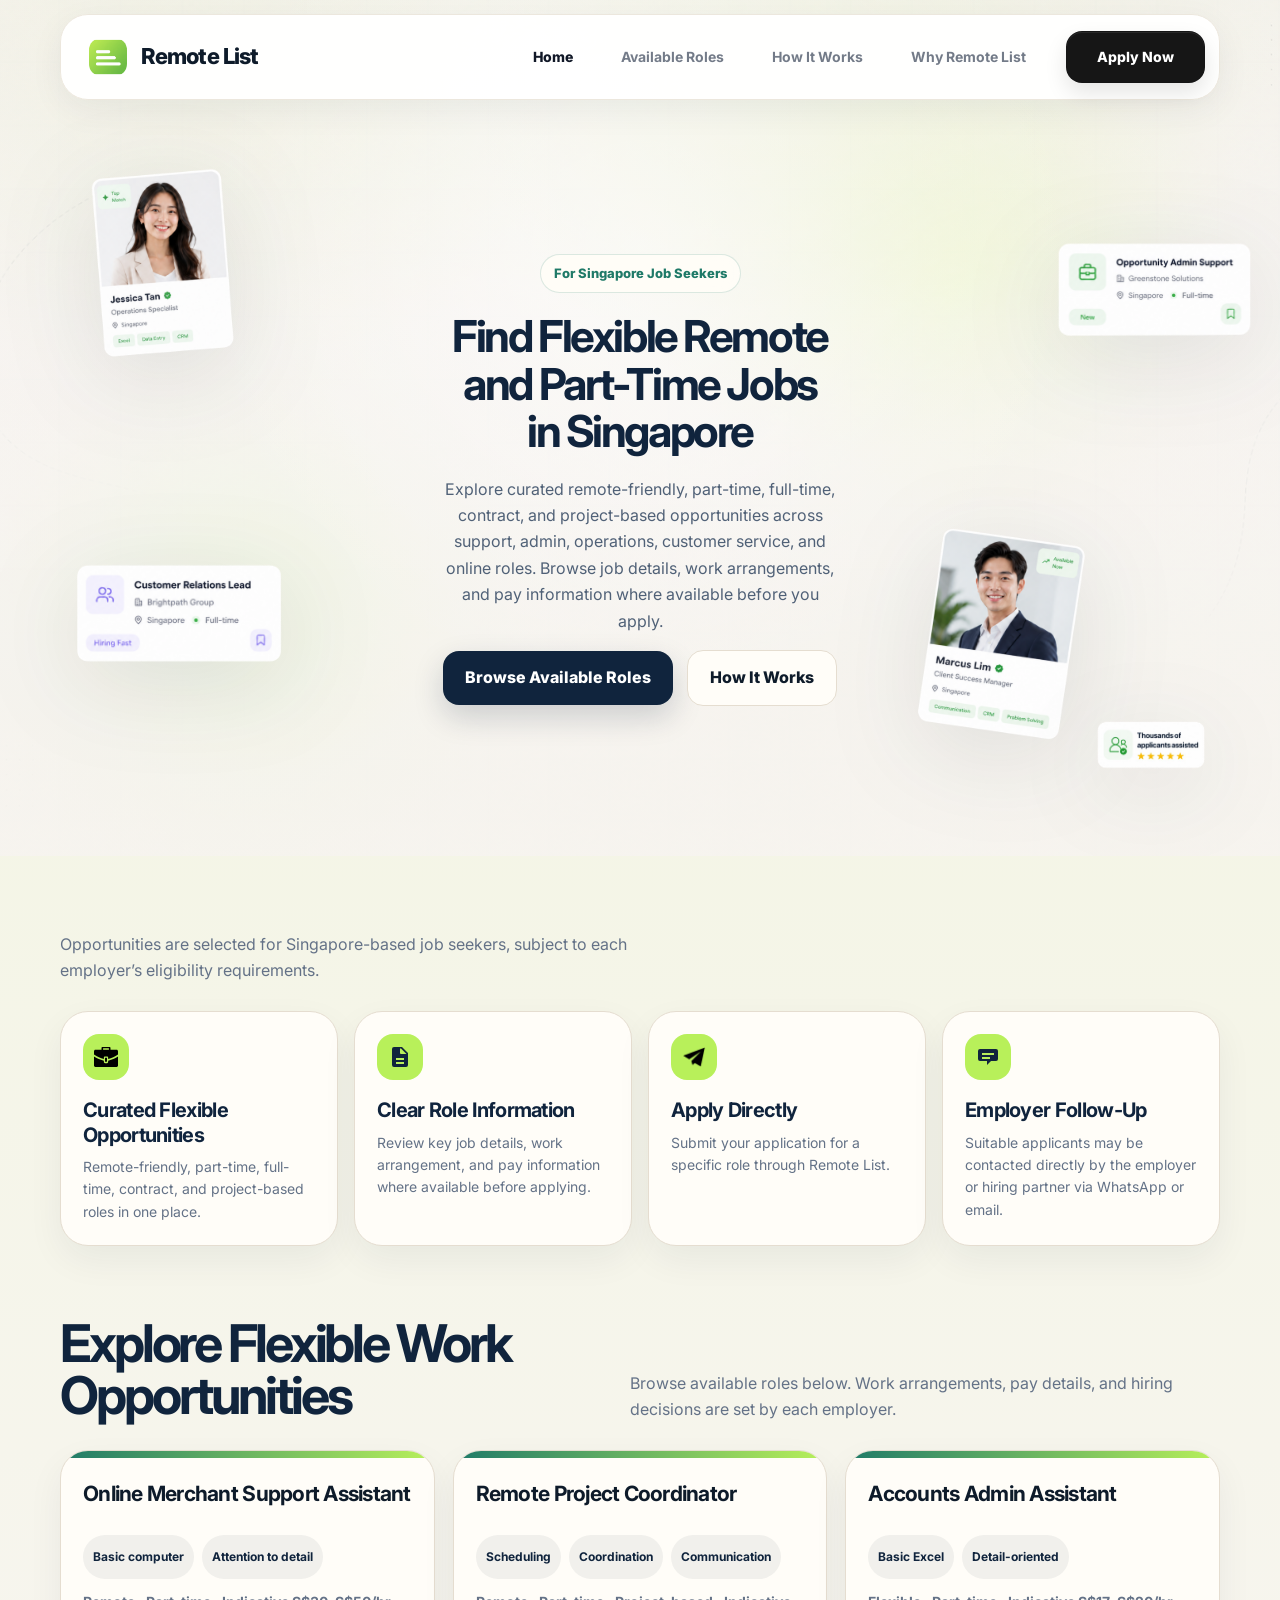
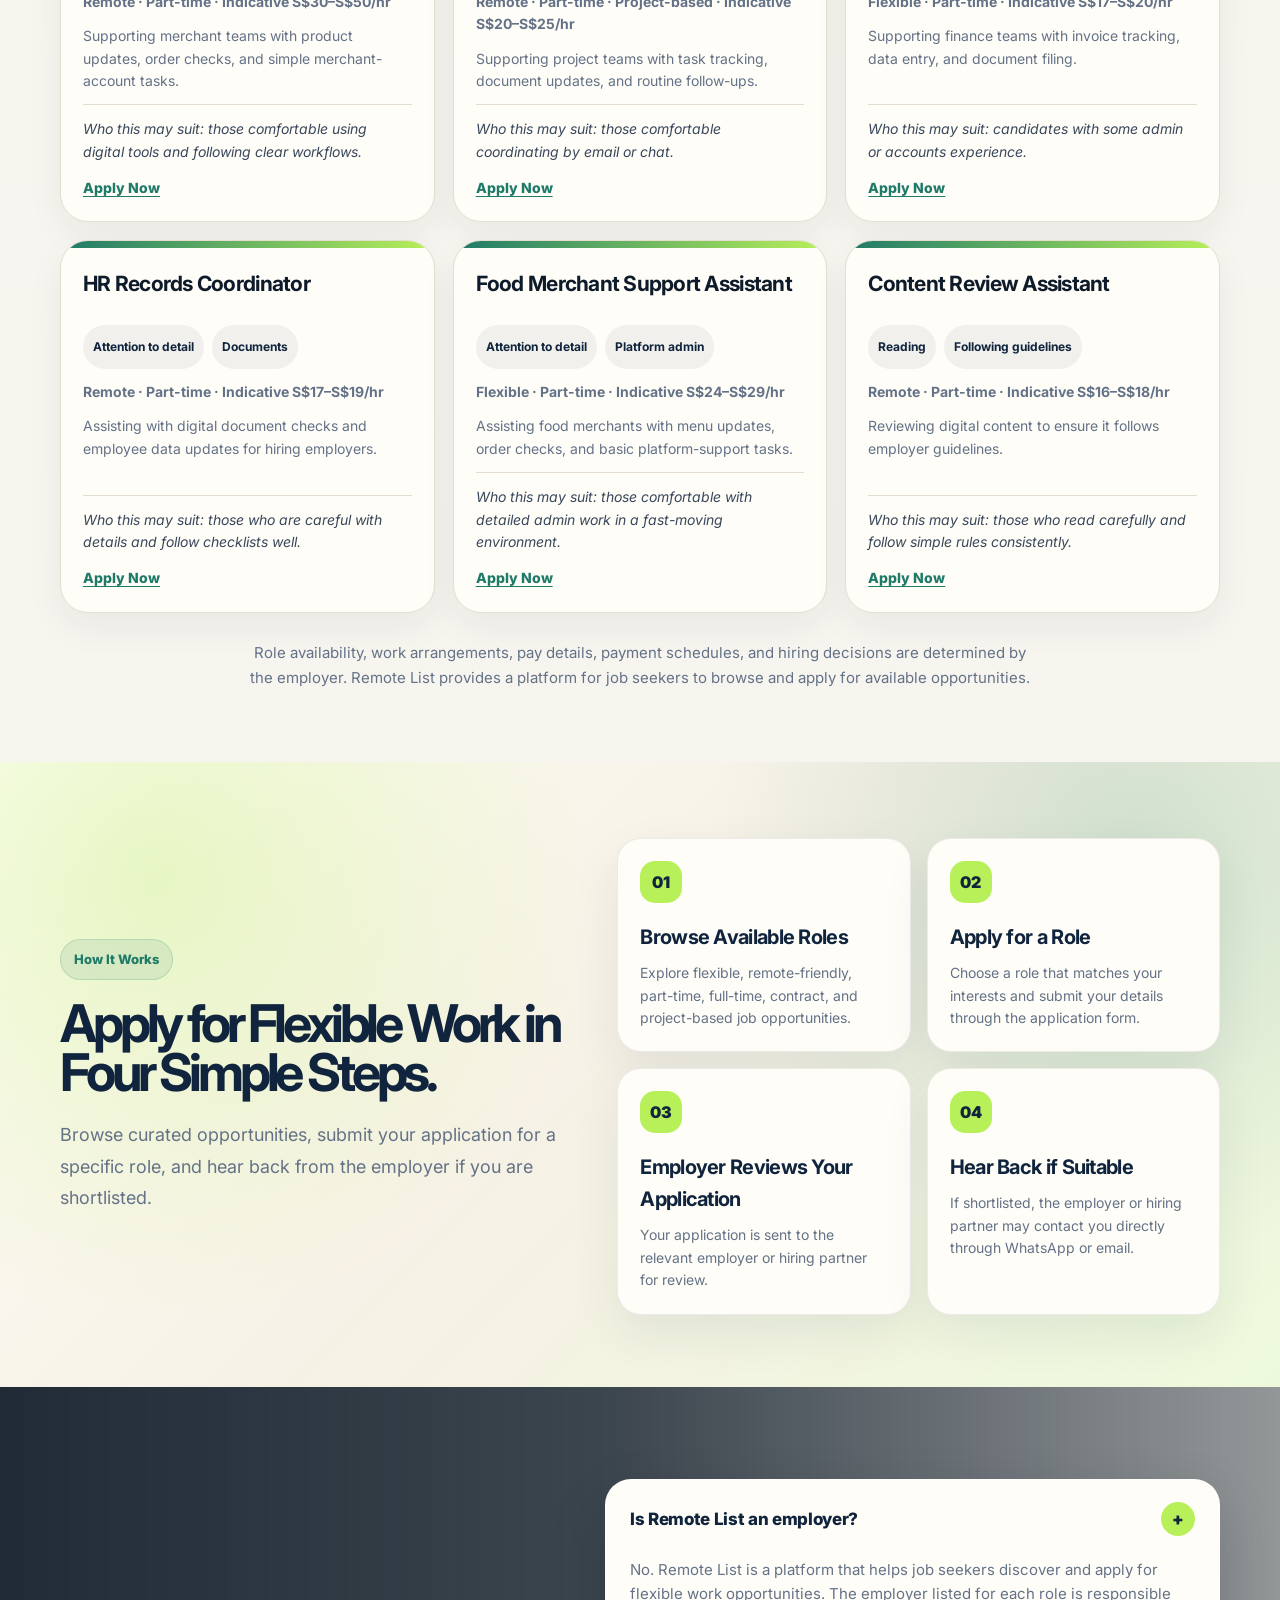
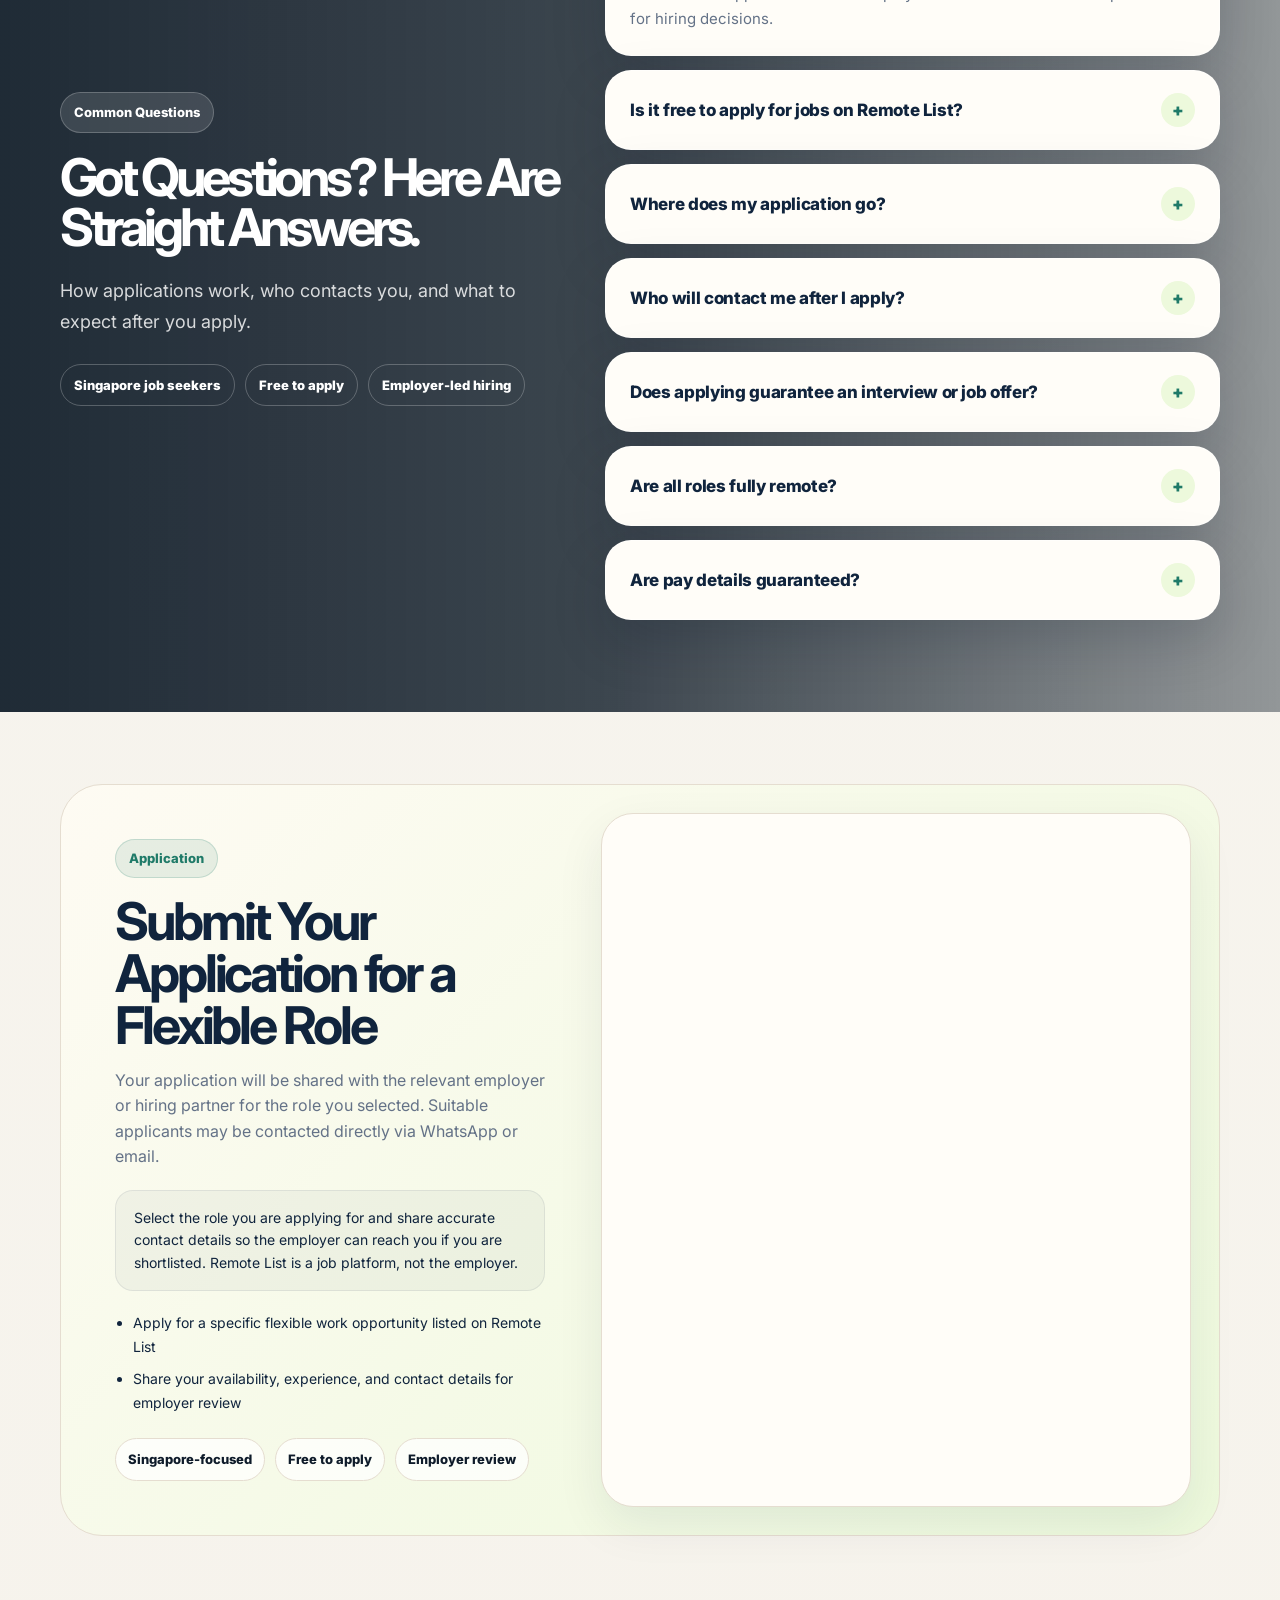
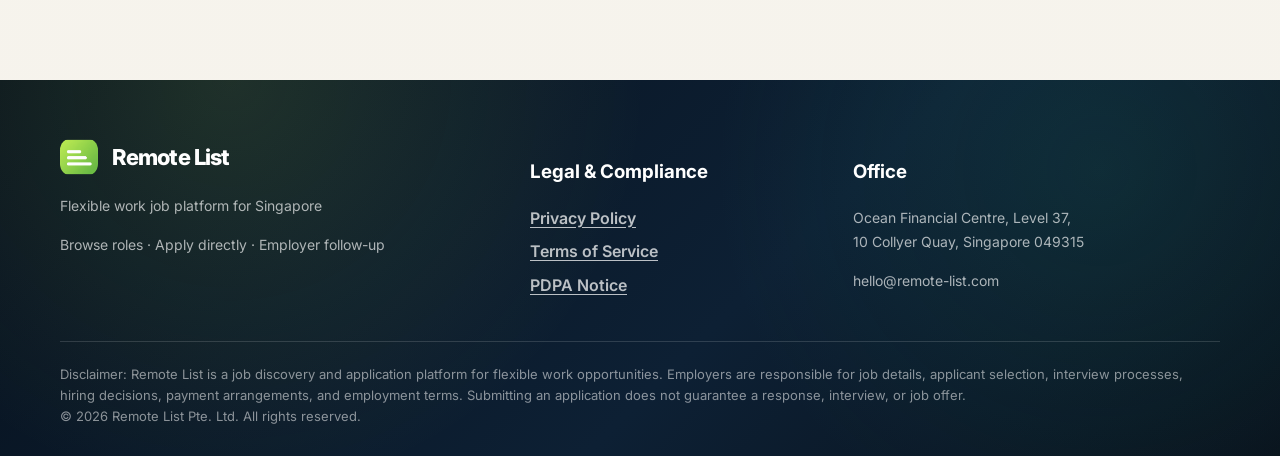
==== index.html @ f86a6950 "Fix hero layout: three-line headline, larger cards, no overlap Narrow the center copy column, increa" ====
<!doctype html>
<html lang="en">
<head>
<!-- Google Tag Manager -->
<script>(function(w,d,s,l,i){w[l]=w[l]||[];w[l].push({'gtm.start':
new Date().getTime(),event:'gtm.js'});var f=d.getElementsByTagName(s)[0],
j=d.createElement(s),dl=l!='dataLayer'?'&l='+l:'';j.async=true;j.src=
'https://www.googletagmanager.com/gtm.js?id='+i+dl;f.parentNode.insertBefore(j,f);
})(window,document,'script','dataLayer','GTM-KXR3DJLG');</script>
<!-- End Google Tag Manager -->
  <meta charset="utf-8">
  <meta name="viewport" content="width=device-width, initial-scale=1">
  <title>Remote List | Flexible Remote and Part-Time Jobs in Singapore</title>
  <meta name="description" content="Find flexible remote and part-time jobs in Singapore. Browse curated remote-friendly, full-time, contract, and project-based roles across support, admin, operations, and customer service.">
  <link rel="icon" href="/assets/favicon.png" type="image/png">
  <link rel="apple-touch-icon" href="/assets/favicon.png">
  <link rel="preconnect" href="https://fonts.googleapis.com">
  <link rel="preconnect" href="https://fonts.gstatic.com" crossorigin>
  <link href="https://fonts.googleapis.com/css2?family=Inter:wght@400;600;700;800;900&display=swap" rel="stylesheet">
  <link rel="stylesheet" href="styles.css">
</head>
<body>
<!-- Google Tag Manager (noscript) -->
<noscript><iframe src="https://www.googletagmanager.com/ns.html?id=GTM-KXR3DJLG"
height="0" width="0" style="display:none;visibility:hidden"></iframe></noscript>
<!-- End Google Tag Manager (noscript) -->
<header class="site-header">
  <div class="container navbar">
    <a class="brand" href="/" aria-label="Remote List home"><img class="logo-mark" src="/assets/logo-mark.png" alt="" width="38" height="38"><span>Remote List</span></a>
    <nav class="nav-links" aria-label="Main navigation">
      <a href="/">Home</a>
      <a href="#openings">Available Roles</a>
      <a href="#how-it-works">How It Works</a>
      <a href="#why-remote-list">Why Remote List</a>
      <a class="btn secondary" href="#apply">Apply Now</a>
    </nav>
    <button class="menu-toggle" aria-label="Open menu" title="Menu">&#9776;</button>
  </div>
</header>

<main>
  <section class="hero hero-modern-grid">
    <div class="hero-modern-bg"></div>
    <div class="container hero-modern-inner">
      <div class="hero-modern-copy reveal">
        <div class="eyebrow">For Singapore Job Seekers</div>
        <h1>
          <span class="hero-headline-lead">Find Flexible Remote<br class="hero-headline-break">and Part-Time Jobs<br class="hero-headline-break">in Singapore</span>
        </h1>
        <p>Explore curated remote-friendly, part-time, full-time, contract, and project-based opportunities across support, admin, operations, customer service, and online roles. Browse job details, work arrangements, and pay information where available before you apply.</p>
        <div class="hero-actions">
          <a class="btn" href="#openings">Browse Available Roles</a>
          <a class="btn secondary" href="#how-it-works">How It Works</a>
        </div>
      </div>

      <div class="hero-card-stage reveal" aria-label="Floating role type cards">
        <div class="hero-card-item hero-card-1"><img src="assets/hero-card-jessica-tan.png" alt="Example profile card"></div>
        <div class="hero-card-item hero-card-2"><img src="assets/hero-card-opportunity-admin-support.png" alt="Example admin support role card"></div>
        <div class="hero-card-item hero-card-3"><img src="assets/hero-card-customer-relations-lead.png" alt="Example customer support role card"></div>
        <div class="hero-card-item hero-card-4"><img src="assets/hero-card-marcus-lim.png" alt="Example profile card"></div>
        <img class="hero-trust-badge" src="assets/thousands_of_applicants_assisted_transparent_new.png" alt="Thousands of applicants assisted" loading="eager" decoding="async">
      </div>

    </div>
  </section>

  <section class="section benefits-section" id="why-remote-list" aria-label="Why Remote List">
    <div class="container">
      <div class="section-title reveal">
        <p>Opportunities are selected for Singapore-based job seekers, subject to each employer&rsquo;s eligibility requirements.</p>
      </div>
      <div class="benefits-grid">
        <article class="benefit-card reveal">
          <span class="benefit-icon" aria-hidden="true">
            <img class="benefit-icon-image" src="/assets/benefit-icon-briefcase.svg" alt="">
          </span>
          <h2>Curated Flexible Opportunities</h2>
          <p>Remote-friendly, part-time, full-time, contract, and project-based roles in one place.</p>
        </article>
        <article class="benefit-card reveal">
          <span class="benefit-icon" aria-hidden="true">
            <svg viewBox="0 0 24 24" focusable="false"><path d="M6 2a2 2 0 0 0-2 2v16a2 2 0 0 0 2 2h12a2 2 0 0 0 2-2V8l-6-6H6Zm7 1.5L18.5 9H13a1 1 0 0 1-1-1V3.5ZM8 13h8v2H8v-2Zm0 4h8v2H8v-2Z"/></svg>
          </span>
          <h2>Clear Role Information</h2>
          <p>Review key job details, work arrangement, and pay information where available before applying.</p>
        </article>
        <article class="benefit-card reveal">
          <span class="benefit-icon" aria-hidden="true">
            <img class="benefit-icon-image" src="/assets/benefit-icon-paper-plane.png" alt="">
          </span>
          <h2>Apply Directly</h2>
          <p>Submit your application for a specific role through Remote List.</p>
        </article>
        <article class="benefit-card reveal">
          <span class="benefit-icon" aria-hidden="true">
            <svg viewBox="0 0 24 24" focusable="false"><path d="M4 4h16a2 2 0 0 1 2 2v8a2 2 0 0 1-2 2h-5l-4 4v-4H4a2 2 0 0 1-2-2V6a2 2 0 0 1 2-2Zm2 4v2h12V8H6Zm0 4v2h8v-2H6Z"/></svg>
          </span>
          <h2>Employer Follow-Up</h2>
          <p>Suitable applicants may be contacted directly by the employer or hiring partner via WhatsApp or email.</p>
        </article>
      </div>
    </div>
  </section>

  <section class="section" id="openings">
    <div class="container">
      <div class="section-title reveal">
        <h2>Explore Flexible Work Opportunities</h2>
        <p>Browse available roles below. Work arrangements, pay details, and hiring decisions are set by each employer.</p>
      </div>
      <div class="openings-grid">
        <article class="opening-card reveal">
          <div class="opening-top"><h3>Online Merchant Support Assistant</h3></div>
          <div class="fit-tags"><span>Basic computer</span><span>Attention to detail</span></div>
          <p class="role-meta">Remote &middot; Part-time &middot; Indicative S$30&ndash;S$50/hr</p>
          <p>Supporting merchant teams with product updates, order checks, and simple merchant-account tasks.</p>
          <p class="note">Who this may suit: those comfortable using digital tools and following clear workflows.</p>
          <a class="opening-cta" href="#apply">Apply Now</a>
        </article>
        <article class="opening-card reveal">
          <div class="opening-top"><h3>Remote Project Coordinator</h3></div>
          <div class="fit-tags"><span>Scheduling</span><span>Coordination</span><span>Communication</span></div>
          <p class="role-meta">Remote &middot; Part-time &middot; Project-based &middot; Indicative S$20&ndash;S$25/hr</p>
          <p>Supporting project teams with task tracking, document updates, and routine follow-ups.</p>
          <p class="note">Who this may suit: those comfortable coordinating by email or chat.</p>
          <a class="opening-cta" href="#apply">Apply Now</a>
        </article>
        <article class="opening-card reveal">
          <div class="opening-top"><h3>Accounts Admin Assistant</h3></div>
          <div class="fit-tags"><span>Basic Excel</span><span>Detail-oriented</span></div>
          <p class="role-meta">Flexible &middot; Part-time &middot; Indicative S$17&ndash;S$20/hr</p>
          <p>Supporting finance teams with invoice tracking, data entry, and document filing.</p>
          <p class="note">Who this may suit: candidates with some admin or accounts experience.</p>
          <a class="opening-cta" href="#apply">Apply Now</a>
        </article>
        <article class="opening-card reveal">
          <div class="opening-top"><h3>HR Records Coordinator</h3></div>
          <div class="fit-tags"><span>Attention to detail</span><span>Documents</span></div>
          <p class="role-meta">Remote &middot; Part-time &middot; Indicative S$17&ndash;S$19/hr</p>
          <p>Assisting with digital document checks and employee data updates for hiring employers.</p>
          <p class="note">Who this may suit: those who are careful with details and follow checklists well.</p>
          <a class="opening-cta" href="#apply">Apply Now</a>
        </article>
        <article class="opening-card reveal">
          <div class="opening-top"><h3>Food Merchant Support Assistant</h3></div>
          <div class="fit-tags"><span>Attention to detail</span><span>Platform admin</span></div>
          <p class="role-meta">Flexible &middot; Part-time &middot; Indicative S$24&ndash;S$29/hr</p>
          <p>Assisting food merchants with menu updates, order checks, and basic platform-support tasks.</p>
          <p class="note">Who this may suit: those comfortable with detailed admin work in a fast-moving environment.</p>
          <a class="opening-cta" href="#apply">Apply Now</a>
        </article>
        <article class="opening-card reveal">
          <div class="opening-top"><h3>Content Review Assistant</h3></div>
          <div class="fit-tags"><span>Reading</span><span>Following guidelines</span></div>
          <p class="role-meta">Remote &middot; Part-time &middot; Indicative S$16&ndash;S$18/hr</p>
          <p>Reviewing digital content to ensure it follows employer guidelines.</p>
          <p class="note">Who this may suit: those who read carefully and follow simple rules consistently.</p>
          <a class="opening-cta" href="#apply">Apply Now</a>
        </article>
      </div>
      <p class="openings-fallback reveal">Role availability, work arrangements, pay details, payment schedules, and hiring decisions are determined by the employer. Remote List provides a platform for job seekers to browse and apply for available opportunities.</p>
    </div>
  </section>

  <section class="support-hero" id="how-it-works">
    <div class="support-hero-bg">
      <div class="container support-hero-inner">
        <div class="support-hero-copy reveal">
          <div class="eyebrow support-eyebrow">How It Works</div>
          <h2>Apply for Flexible Work in Four Simple Steps.</h2>
          <p>Browse curated opportunities, submit your application for a specific role, and hear back from the employer if you are shortlisted.</p>
        </div>
        <div class="support-feature-grid reveal">
          <div class="support-feature"><span>01</span><h3>Browse Available Roles</h3><p>Explore flexible, remote-friendly, part-time, full-time, contract, and project-based job opportunities.</p></div>
          <div class="support-feature"><span>02</span><h3>Apply for a Role</h3><p>Choose a role that matches your interests and submit your details through the application form.</p></div>
          <div class="support-feature"><span>03</span><h3>Employer Reviews Your Application</h3><p>Your application is sent to the relevant employer or hiring partner for review.</p></div>
          <div class="support-feature"><span>04</span><h3>Hear Back if Suitable</h3><p>If shortlisted, the employer or hiring partner may contact you directly through WhatsApp or email.</p></div>
        </div>
      </div>
    </div>
  </section>

  <section class="faq-hero" id="questions">
    <div class="faq-hero-bg">
      <div class="container faq-hero-inner">
        <div class="faq-hero-copy reveal">
          <div class="eyebrow faq-eyebrow">Common Questions</div>
          <h2>Got Questions? Here Are Straight Answers.</h2>
          <p>How applications work, who contacts you, and what to expect after you apply.</p>
          <div class="faq-mini-points">
            <span>Singapore job seekers</span>
            <span>Free to apply</span>
            <span>Employer-led hiring</span>
          </div>
        </div>

        <div class="faq-panel reveal">
          <div class="faq-card active">
            <button class="faq-q">Is Remote List an employer?<span>+</span></button>
            <div class="faq-a">No. Remote List is a platform that helps job seekers discover and apply for flexible work opportunities. The employer listed for each role is responsible for hiring decisions.</div>
          </div>
          <div class="faq-card">
            <button class="faq-q">Is it free to apply for jobs on Remote List?<span>+</span></button>
            <div class="faq-a">Yes. There is no fee to browse roles or submit an application through Remote List.</div>
          </div>
          <div class="faq-card">
            <button class="faq-q">Where does my application go?<span>+</span></button>
            <div class="faq-a">Your application is sent to the relevant employer or hiring partner for the role you selected.</div>
          </div>
          <div class="faq-card">
            <button class="faq-q">Who will contact me after I apply?<span>+</span></button>
            <div class="faq-a">If you are shortlisted, the employer or hiring partner may contact you directly via WhatsApp or email.</div>
          </div>
          <div class="faq-card">
            <button class="faq-q">Does applying guarantee an interview or job offer?<span>+</span></button>
            <div class="faq-a">No. Applying does not guarantee a response, interview, or job offer. Hiring decisions are made by the employer.</div>
          </div>
          <div class="faq-card">
            <button class="faq-q">Are all roles fully remote?<span>+</span></button>
            <div class="faq-a">Not all roles are fully remote. Work arrangements vary by employer and are shown in each listing where available.</div>
          </div>
          <div class="faq-card">
            <button class="faq-q">Are pay details guaranteed?<span>+</span></button>
            <div class="faq-a">Pay details shown are indicative where provided. Final pay, schedules, and terms are set by the employer.</div>
          </div>
        </div>
      </div>
    </div>
  </section>

  <section class="section" id="apply">
    <div class="container contact-shell reveal">
      <div class="contact-copy">
        <div class="eyebrow">Application</div>
        <h2>Submit Your Application for a Flexible Role</h2>
        <p>Your application will be shared with the relevant employer or hiring partner for the role you selected. Suitable applicants may be contacted directly via WhatsApp or email.</p>

        <div class="how-we-help">
          <p>Select the role you are applying for and share accurate contact details so the employer can reach you if you are shortlisted. Remote List is a job platform, not the employer.</p>
        </div>

        <ul class="conversion-outcomes">
          <li>Apply for a specific flexible work opportunity listed on Remote List</li>
          <li>Share your availability, experience, and contact details for employer review</li>
        </ul>

        <div class="contact-badges"><span>Singapore-focused</span><span>Free to apply</span><span>Employer review</span></div>
      </div>
      <div class="form-card" id="leadForm">
        <div data-cddform="dong-sg10-singapore10" data-origin="www.remote-list.com"></div>
        <script src="https://www.chatfromforms.com/form-embed.js?v=0.1" defer></script>
      </div>
    </div>
  </section>
</main>

<footer class="site-footer">
  <div class="container">
    <div class="footer-grid">
      <div><a class="brand" href="/"><img class="logo-mark" src="/assets/logo-mark.png" alt="" width="38" height="38"><span>Remote List</span></a><p>Flexible work job platform for Singapore</p><p>Browse roles &middot; Apply directly &middot; Employer follow-up</p></div>
      <div><h3>Legal &amp; Compliance</h3><div class="footer-links"><a href="/privacy-policy">Privacy Policy</a><a href="/terms-and-conditions">Terms of Service</a><a href="/pdpa">PDPA Notice</a></div></div>
      <div><h3>Office</h3><p>Ocean Financial Centre, Level 37,<br>10 Collyer Quay, Singapore 049315</p><p><a href="mailto:hello@remote-list.com">hello@remote-list.com</a></p></div>
    </div>
    <div class="footer-bottom">Disclaimer: Remote List is a job discovery and application platform for flexible work opportunities. Employers are responsible for job details, applicant selection, interview processes, hiring decisions, payment arrangements, and employment terms. Submitting an application does not guarantee a response, interview, or job offer.<br>&copy; 2026 Remote List Pte. Ltd. All rights reserved.</div>
  </div>
</footer>
<script src="script.js"></script>
</body>
</html>
---- styles.css ----
:root{
  --ink:#0e1b2a;
  --muted:#647287;
  --bg:#f6f3ec;
  --paper:#fffdf8;
  --line:#e5ddd0;
  --accent:#1f7a68;
  --accent-2:#b8f05a;
  --navy:#10243d;
  --gold:#f1c46a;
  --shadow:0 24px 70px rgba(16,36,61,.12);
  --radius:28px;
}
*{box-sizing:border-box}
html{scroll-behavior:smooth}
body{
  margin:0;
  font-family:Inter,ui-sans-serif,system-ui,-apple-system,BlinkMacSystemFont,"Segoe UI",Arial,sans-serif;
  color:var(--ink);
  background:
    radial-gradient(circle at 72% 9%, rgba(241,244,207,.78), transparent 24rem),
    radial-gradient(circle at 16% 4%, rgba(214,223,186,.66), transparent 22rem),
    linear-gradient(180deg, #eef1dc 0%, #f7f5ef 22%, #f7f5ef 100%);
  line-height:1.6;
}
a{color:inherit;text-decoration:none}
.container{width:min(1160px,calc(100% - 40px));margin:0 auto}
.site-header{
  position:sticky;
  top:14px;
  z-index:90;
  background:transparent;
  border-bottom:0;
  backdrop-filter:none;
  transition:top .25s ease;
  padding-bottom:6px;
}
.navbar{
  min-height:84px;
  display:flex;
  align-items:center;
  gap:0;
  background:rgba(255,255,255,.95);
  border:1px solid #ece7dd;
  border-radius:28px;
  box-shadow:0 10px 34px rgba(16,36,61,.06);
  overflow:visible;
}
.site-header.scrolled .navbar{
  box-shadow:0 18px 44px rgba(16,36,61,.12);
}
.brand{
  display:flex;
  align-items:center;
  gap:14px;
  font-weight:800;
  letter-spacing:-.04em;
  font-size:22px;
  height:84px;
  padding:0 28px;
  flex:0 0 auto;
  border-right:1px solid #ece7dd;
}
.logo-mark{width:38px;height:38px;border-radius:12px;display:block;flex-shrink:0;object-fit:contain;box-shadow:none}
.nav-links{
  display:flex;
  align-items:center;
  gap:0;
  color:#737b88;
  font-size:14px;
  font-weight:700;
  margin-left:auto;
  padding-right:14px;
  height:84px;
}
.nav-links a{
  display:flex;
  align-items:center;
  justify-content:center;
  height:84px;
  padding:0 24px;
  transition:color .2s ease;
  white-space:nowrap;
}
.nav-links a:hover{color:#111827}
.nav-links a:first-child{color:#111827;font-weight:800}
.btn{display:inline-flex;align-items:center;justify-content:center;gap:10px;border:0;border-radius:16px;padding:14px 22px;font-weight:800;cursor:pointer;transition:.2s ease;background:var(--navy);color:white;box-shadow:0 12px 30px rgba(16,36,61,.18)}
.btn:hover{transform:translateY(-2px);box-shadow:0 18px 38px rgba(16,36,61,.22)}
.btn.secondary{background:var(--paper);color:var(--ink);border:1px solid var(--line);box-shadow:none}
.nav-links .btn.secondary,
.nav-links a:last-child{
  height:52px;
  padding:0 30px;
  border-radius:16px;
  background:#161616;
  color:#fff;
  border:1px solid rgba(0,0,0,.06);
  box-shadow:inset 0 1px 0 rgba(255,255,255,.08), 0 10px 22px rgba(0,0,0,.10);
  margin-left:16px;
  align-self:center;
}
.nav-links .btn.secondary:hover,
.nav-links a:last-child:hover{color:#fff;transform:translateY(-1px)}
.menu-toggle{display:none;border:0;background:#161616;border-radius:16px;padding:10px 12px;font-weight:900;color:#fff;font-size:22px;line-height:1;min-width:48px;min-height:48px;align-items:center;justify-content:center;box-shadow:0 8px 20px rgba(0,0,0,.12);margin-right:16px}
.hero{padding:84px 0 62px;position:relative;overflow:hidden}
.hero-grid{display:grid;grid-template-columns:1.05fr .95fr;align-items:center;gap:54px}
.eyebrow{display:inline-flex;align-items:center;gap:9px;background:rgba(31,122,104,.1);color:var(--accent);border:1px solid rgba(31,122,104,.18);border-radius:999px;padding:8px 13px;font-size:13px;font-weight:800;margin-bottom:18px}
h1{font-size:clamp(42px,6vw,76px);line-height:.96;letter-spacing:-.075em;margin:0 0 24px;color:var(--navy)}
.hero p{font-size:18px;color:#506177;max-width:660px;margin:0 0 30px}
.hero-actions{display:flex;align-items:center;gap:14px;flex-wrap:wrap}
.trust-strip{display:flex;gap:12px;flex-wrap:wrap;margin-top:28px;color:#506177;font-size:13px;font-weight:800}
.trust-strip span{padding:10px 12px;background:rgba(255,253,248,.75);border:1px solid var(--line);border-radius:999px}
.hero-panel{position:relative;background:linear-gradient(145deg,#12304f,#0e1b2a);border-radius:38px;padding:28px;min-height:520px;box-shadow:var(--shadow);overflow:hidden;color:white}
.hero-panel:before{content:"";position:absolute;inset:-120px -80px auto auto;width:280px;height:280px;border-radius:50%;background:rgba(184,240,90,.32);filter:blur(2px)}
.hero-card{position:relative;background:rgba(255,255,255,.1);border:1px solid rgba(255,255,255,.18);border-radius:28px;padding:22px;backdrop-filter:blur(16px);margin-bottom:18px}
.hero-card h3,.mini-card h4{margin:0 0 8px}.hero-card p,.mini-card p{margin:0;color:rgba(255,255,255,.74);font-size:14px}.progress{height:9px;background:rgba(255,255,255,.14);border-radius:999px;overflow:hidden;margin:16px 0}.progress span{display:block;height:100%;width:92%;background:linear-gradient(90deg,var(--accent-2),var(--gold));border-radius:999px}.mini-grid{display:grid;grid-template-columns:1fr 1fr;gap:14px}.mini-card{position:relative;background:rgba(255,255,255,.09);border:1px solid rgba(255,255,255,.16);border-radius:24px;padding:18px}.orb{position:absolute;right:25px;bottom:20px;width:155px;height:155px;border-radius:38px;background:linear-gradient(135deg,var(--accent-2),var(--gold));transform:rotate(12deg);opacity:.9}.section{padding:72px 0}.section-title{display:flex;align-items:end;justify-content:space-between;gap:26px;margin-bottom:28px}.section-title h2{font-size:clamp(32px,4vw,52px);letter-spacing:-.06em;line-height:1;margin:0;color:var(--navy)}.section-title p{margin:0;color:var(--muted);max-width:620px}.openings-grid{display:grid;grid-template-columns:repeat(3,1fr);gap:18px}.opening-card{background:var(--paper);border:1px solid var(--line);border-radius:var(--radius);padding:22px;box-shadow:0 14px 36px rgba(16,36,61,.06);position:relative;overflow:hidden}.opening-card:before{content:"";position:absolute;inset:0 0 auto;height:7px;background:linear-gradient(90deg,var(--accent),var(--accent-2))}.opening-top{display:flex;align-items:start;justify-content:space-between;gap:15px;margin-top:5px}.opening-card h3{margin:0;font-size:21px;letter-spacing:-.035em}.match{display:grid;place-items:center;min-width:64px;height:64px;border-radius:22px;background:#edf9dc;color:var(--accent);font-weight:900}.wage{display:inline-flex;margin:18px 0 14px;padding:8px 12px;border-radius:999px;background:#10243d;color:#fff;font-weight:900;font-size:14px}.opening-card p{color:var(--muted);margin:0 0 12px;font-size:14px}.note{border-top:1px solid var(--line);padding-top:13px;font-style:italic;color:#38475a!important}.advantage{background:var(--navy);color:white;border-radius:42px;padding:44px;box-shadow:var(--shadow);position:relative;overflow:hidden}.advantage:after{content:"";position:absolute;right:-65px;top:-70px;width:220px;height:220px;border-radius:50%;background:rgba(184,240,90,.2)}.advantage h2{font-size:clamp(34px,4vw,54px);line-height:1;letter-spacing:-.06em;margin:0 0 28px;max-width:760px}.adv-grid{display:grid;grid-template-columns:repeat(4,1fr);gap:16px;position:relative}.adv-item{background:rgba(255,255,255,.08);border:1px solid rgba(255,255,255,.14);border-radius:24px;padding:20px}.adv-icon{width:42px;height:42px;border-radius:15px;background:var(--accent-2);color:var(--navy);display:grid;place-items:center;font-weight:900;margin-bottom:14px}.adv-item h3{margin:0 0 8px}.adv-item p{margin:0;color:rgba(255,255,255,.72);font-size:14px}.faq-wrap{display:grid;grid-template-columns:.78fr 1.22fr;gap:30px}.faq-card{background:var(--paper);border:1px solid var(--line);border-radius:24px;margin-bottom:12px;overflow:hidden}.faq-q{width:100%;background:transparent;border:0;text-align:left;display:flex;align-items:center;justify-content:space-between;gap:16px;padding:20px 22px;font-weight:900;font-size:16px;color:var(--ink);cursor:pointer}.faq-a{display:none;padding:0 22px 20px;color:var(--muted)}.faq-card.active .faq-a{display:block}.contact-shell{display:grid;grid-template-columns:.9fr 1.1fr;gap:30px;align-items:stretch;background:linear-gradient(135deg,#fefbf3,#edf9dc);border:1px solid var(--line);border-radius:42px;padding:28px}.contact-copy{padding:26px}.contact-copy h2{font-size:clamp(32px,4vw,54px);line-height:1;letter-spacing:-.06em;color:var(--navy);margin:0 0 16px}.contact-copy p{color:var(--muted);margin:0 0 24px}.contact-badges{display:flex;gap:10px;flex-wrap:wrap}.contact-badges span{border:1px solid var(--line);background:rgba(255,255,255,.75);padding:10px 12px;border-radius:999px;font-weight:800;font-size:13px}.form-card{background:var(--paper);border:1px solid var(--line);border-radius:32px;padding:24px;box-shadow:0 18px 48px rgba(16,36,61,.08)}.field{margin-bottom:16px}.field label{display:block;font-size:13px;font-weight:900;margin-bottom:8px;color:#38475a}.field input{width:100%;border:1px solid var(--line);background:#fff;border-radius:16px;padding:15px 16px;font-size:15px;outline:none}.field input:focus{border-color:var(--accent);box-shadow:0 0 0 4px rgba(31,122,104,.1)}.phone-row{display:flex;gap:10px}.prefix{display:grid;place-items:center;min-width:74px;border:1px solid var(--line);border-radius:16px;background:#f8f4ea;font-weight:900;color:var(--navy)}.checks{display:grid;gap:11px;margin:18px 0}.check{display:flex;gap:10px;align-items:flex-start;color:#425166;font-size:14px}.recaptcha{height:78px;border:1px dashed #b9c0ca;background:#fbfbfb;border-radius:16px;display:flex;align-items:center;justify-content:space-between;padding:16px;margin:18px 0;color:#677487}.captcha-box{width:28px;height:28px;border:2px solid #9aa4b2;border-radius:5px;background:white}.submit-btn{width:100%;font-size:15px}.site-footer{margin-top:60px;background:#091521;color:white;padding:48px 0 24px}.footer-grid{display:grid;grid-template-columns:1.2fr .85fr 1.1fr;gap:28px}.site-footer .brand{margin-bottom:14px}.site-footer p,.site-footer li{color:rgba(255,255,255,.68);font-size:14px}.footer-links{display:grid;gap:10px}.footer-links a{color:rgba(255,255,255,.8);font-weight:700}.footer-bottom{border-top:1px solid rgba(255,255,255,.12);margin-top:30px;padding-top:20px;color:rgba(255,255,255,.55);font-size:13px}.legal-hero{padding:68px 0 28px}.legal-card{background:var(--paper);border:1px solid var(--line);border-radius:34px;padding:36px;box-shadow:var(--shadow)}.legal-card h1{font-size:clamp(36px,5vw,62px);margin-bottom:14px}.legal-card h2{color:var(--navy);margin-top:28px}.legal-card p,.legal-card li{color:var(--muted)}.thankyou{min-height:68vh;display:grid;align-items:center;padding:70px 0}.thankyou-card{background:linear-gradient(135deg,var(--paper),#edf9dc);border:1px solid var(--line);border-radius:42px;padding:44px;box-shadow:var(--shadow)}.steps{display:grid;grid-template-columns:repeat(3,1fr);gap:16px;margin:30px 0}.step{background:white;border:1px solid var(--line);border-radius:24px;padding:22px}.step strong{display:block;color:var(--navy);margin-bottom:8px}.reminder{background:#10243d;color:white;border-radius:24px;padding:22px;margin-top:18px}.reminder p{color:rgba(255,255,255,.76);margin:6px 0 0}.reveal{opacity:0;transform:translateY(18px);transition:.6s ease}.reveal.show{opacity:1;transform:none}
@media(max-width:980px){.nav-links{display:none;position:absolute;top:82px;left:20px;right:20px;background:var(--paper);border:1px solid var(--line);border-radius:24px;padding:18px;box-shadow:var(--shadow);flex-direction:column;align-items:flex-start}.nav-links.open{display:flex}.menu-toggle{display:block}.hero-grid,.faq-wrap,.contact-shell{grid-template-columns:1fr}.hero{padding-top:48px}.hero-panel{min-height:420px}.openings-grid{grid-template-columns:repeat(2,1fr)}.adv-grid,.steps{grid-template-columns:repeat(2,1fr)}.footer-grid{grid-template-columns:1fr 1fr}}
@media(max-width:640px){.container{width:min(100% - 28px,1160px)}.navbar{height:74px}.brand{font-size:18px}.logo-mark{width:38px;height:38px}.nav-links{top:74px}.hero{padding:38px 0 46px}h1{font-size:44px}.hero p{font-size:16px}.hero-actions .btn{width:100%}.hero-panel{border-radius:28px;padding:20px;min-height:auto}.mini-grid,.openings-grid,.adv-grid,.steps,.footer-grid{grid-template-columns:1fr}.section{padding:52px 0}.section-title{display:block}.section-title p{margin-top:14px}.advantage,.contact-shell,.thankyou-card{border-radius:30px;padding:24px}.phone-row{gap:8px}.footer-grid{gap:18px}}


/* Hero v2 redesign */
.hero-v2{
  padding:76px 0 34px;
  position:relative;
  overflow:hidden;
  background:
    linear-gradient(135deg, rgba(255,253,248,.88), rgba(237,249,220,.62)),
    radial-gradient(circle at 82% 12%, rgba(184,240,90,.24), transparent 28rem);
}
.hero-v2-bg{
  position:absolute;
  inset:24px 24px auto auto;
  width:min(42vw,520px);
  height:620px;
  border-radius:48px;
  background:linear-gradient(155deg,#10243d 0%,#163a58 54%,#1f7a68 100%);
  opacity:.95;
  box-shadow:var(--shadow);
  transform:rotate(-2deg);
}
.hero-v2-wrap{
  position:relative;
  display:grid;
  grid-template-columns:1fr .95fr;
  gap:52px;
  align-items:center;
}
.hero-v2-copy{padding:28px 0 20px}
.hero-v2-copy h1{
  max-width:760px;
  font-size:clamp(46px,6.2vw,84px);
  line-height:.94;
  letter-spacing:-.08em;
}
.hero-v2-copy p{
  font-size:18px;
  color:#506177;
  max-width:610px;
  margin:0 0 30px;
}
.hero-v2-stage{
  position:relative;
  min-height:560px;
  display:grid;
  place-items:center;
}
.career-window{
  width:min(100%,470px);
  background:rgba(255,253,248,.96);
  border:1px solid rgba(255,255,255,.55);
  border-radius:32px;
  box-shadow:0 30px 80px rgba(7,19,35,.25);
  overflow:hidden;
  transform:rotate(1.5deg);
}
.window-top{
  height:54px;
  display:flex;
  align-items:center;
  gap:9px;
  padding:0 20px;
  background:#0e1b2a;
}
.window-top span{
  width:11px;height:11px;border-radius:50%;
  background:rgba(255,255,255,.45);
}
.window-body{padding:24px}
.profile-row{
  display:flex;
  align-items:center;
  gap:14px;
  margin-bottom:22px;
}
.avatar-mark{
  width:62px;height:62px;border-radius:22px;
  display:grid;place-items:center;
  font-weight:900;
  color:var(--navy);
  background:linear-gradient(135deg,var(--accent-2),var(--gold));
}
.profile-row h3{margin:0;color:var(--navy);letter-spacing:-.04em}
.profile-row p{margin:2px 0 0;color:var(--muted);font-size:14px}
.match-list{display:grid;gap:12px}
.match-list div{
  display:flex;align-items:center;justify-content:space-between;
  padding:15px 16px;
  border-radius:18px;
  border:1px solid var(--line);
  background:#fff;
  font-weight:800;
  color:#425166;
}
.match-list strong{color:var(--accent);font-size:20px}
.status-card{
  position:absolute;
  z-index:2;
  background:#fffdf8;
  border:1px solid var(--line);
  border-radius:24px;
  padding:18px;
  box-shadow:0 24px 60px rgba(7,19,35,.18);
}
.status-card-main{
  top:54px;
  left:0;
  width:245px;
}
.status-label{
  display:inline-flex;
  margin-bottom:8px;
  padding:7px 10px;
  border-radius:999px;
  background:rgba(31,122,104,.1);
  color:var(--accent);
  font-size:12px;
  font-weight:900;
}
.status-card strong{display:block;color:var(--navy);font-size:22px;line-height:1.1}
.status-card p{margin:8px 0 0;color:var(--muted);font-size:13px}
.floating-note{
  position:absolute;
  z-index:3;
  border-radius:999px;
  background:var(--navy);
  color:white;
  padding:13px 16px;
  font-size:13px;
  font-weight:900;
  box-shadow:0 18px 45px rgba(7,19,35,.22);
}
.note-one{right:10px;top:125px}
.note-two{left:32px;bottom:118px;background:var(--accent)}
.hero-v2-metrics{
  grid-column:1 / -1;
  display:grid;
  grid-template-columns:repeat(3,1fr);
  gap:14px;
  margin-top:8px;
}
.hero-v2-metrics div{
  background:rgba(255,253,248,.82);
  border:1px solid var(--line);
  border-radius:24px;
  padding:18px 20px;
}
.hero-v2-metrics strong{
  display:block;
  color:var(--navy);
  font-size:24px;
  letter-spacing:-.04em;
}
.hero-v2-metrics span{
  color:var(--muted);
  font-size:13px;
  font-weight:800;
}

@media(max-width:980px){
  .hero-v2-bg{width:86vw;height:460px;inset:auto -14vw 80px auto}
  .hero-v2-wrap{grid-template-columns:1fr;gap:22px}
  .hero-v2-stage{min-height:500px}
  .status-card-main{left:8px;top:20px}
  .note-one{right:12px;top:94px}
  .note-two{left:22px;bottom:64px}
}
@media(max-width:640px){
  .hero-v2{padding:40px 0 28px}
  .hero-v2-bg{height:390px;top:410px;right:-38vw}
  .hero-v2-copy h1{font-size:43px}
  .hero-v2-stage{min-height:430px;place-items:end center}
  .career-window{border-radius:26px;transform:none}
  .status-card-main{position:relative;top:auto;left:auto;width:100%;margin-bottom:14px}
  .floating-note{font-size:12px;padding:10px 12px}
  .note-one{right:0;top:132px}
  .note-two{left:0;bottom:18px}
  .hero-v2-metrics{grid-template-columns:1fr}
}


/* Hero photo redesign */
.hero-photo{
  position:relative;
  overflow:hidden;
  padding:72px 0 34px;
  background:linear-gradient(180deg,#fffdf8 0%, #f6f1e5 100%);
}
.hero-photo-backdrop{
  position:absolute;
  inset:0;
  background:
    radial-gradient(circle at 12% 20%, rgba(184,240,90,.22), transparent 24rem),
    radial-gradient(circle at 86% 10%, rgba(31,122,104,.12), transparent 22rem),
    linear-gradient(180deg, rgba(255,255,255,.18), rgba(255,255,255,0));
}
.hero-photo-inner{
  position:relative;
  display:grid;
  gap:26px;
}
.hero-photo-copy{
  max-width:820px;
  text-align:center;
  margin:0 auto;
}
.hero-photo-copy h1{
  font-size:clamp(46px,6vw,80px);
  line-height:.94;
  letter-spacing:-.08em;
  margin-left:auto;
  margin-right:auto;
  max-width:900px;
}
.hero-photo-copy p{
  font-size:18px;
  color:#506177;
  max-width:760px;
  margin:0 auto 28px;
}
.hero-photo-copy .hero-actions{
  justify-content:center;
}
.hero-photo-panel{
  position:relative;
  max-width:1100px;
  width:100%;
  margin:0 auto;
  border-radius:40px;
  overflow:hidden;
  border:1px solid rgba(16,36,61,.08);
  box-shadow:0 28px 80px rgba(7,19,35,.14);
  background:#dbe6db;
}
.hero-photo-image{
  position:relative;
  height:450px;
}
.hero-photo-image:after{
  content:"";
  position:absolute;
  inset:0;
  background:linear-gradient(180deg, rgba(10,24,40,.06) 0%, rgba(10,24,40,.16) 100%);
}
.hero-photo-image img{
  width:100%;
  height:100%;
  object-fit:cover;
  display:block;
}
.hero-photo-card{
  position:absolute;
  z-index:2;
  background:rgba(255,253,248,.94);
  border:1px solid rgba(255,255,255,.62);
  border-radius:22px;
  padding:16px 18px;
  box-shadow:0 20px 50px rgba(7,19,35,.16);
  backdrop-filter:blur(10px);
}
.hero-photo-card strong{
  display:block;
  color:var(--navy);
  font-size:23px;
  line-height:1.08;
  letter-spacing:-.04em;
}
.hero-photo-card p{
  margin:7px 0 0;
  color:var(--muted);
  font-size:13px;
}
.hero-card-left{top:26px;left:26px;max-width:260px}
.hero-card-right{right:26px;bottom:76px;max-width:250px}
.mini-label{
  display:inline-flex;
  margin-bottom:8px;
  padding:7px 10px;
  border-radius:999px;
  background:rgba(31,122,104,.1);
  color:var(--accent);
  font-size:12px;
  font-weight:900;
}
.hero-photo-bottom{
  position:absolute;
  left:22px;
  right:22px;
  bottom:20px;
  z-index:2;
  display:flex;
  gap:10px;
  flex-wrap:wrap;
}
.hero-photo-bottom span{
  display:inline-flex;
  align-items:center;
  padding:11px 14px;
  border-radius:999px;
  background:rgba(16,36,61,.86);
  color:white;
  font-weight:800;
  font-size:13px;
  box-shadow:0 14px 36px rgba(7,19,35,.18);
}
@media(max-width:980px){
  .hero-photo{padding:52px 0 26px}
  .hero-photo-image{height:390px}
}
@media(max-width:640px){
  .hero-photo-copy h1{font-size:42px}
  .hero-photo-copy p{font-size:16px}
  .hero-photo-panel{border-radius:28px}
  .hero-photo-image{height:320px}
  .hero-photo-card{position:relative;left:auto;right:auto;top:auto;bottom:auto;margin:12px}
  .hero-card-right{margin-top:0}
  .hero-photo-bottom{position:relative;left:auto;right:auto;bottom:auto;padding:0 12px 14px}
  .hero-photo-bottom span{font-size:12px;padding:10px 12px}
}


/* Hero v4: simple background photo */
.hero-bg-simple{
  position:relative;
  min-height:680px;
  display:flex;
  align-items:center;
  overflow:hidden;
  padding:110px 0 90px;
  background:
    linear-gradient(90deg, rgba(8,21,34,.78) 0%, rgba(8,21,34,.58) 45%, rgba(8,21,34,.20) 100%),
    url("https://images.unsplash.com/photo-1497366754035-f200968a6e72?auto=format&fit=crop&w=1800&q=85") center / cover no-repeat;
}
.hero-bg-simple:after{
  content:"";
  position:absolute;
  inset:auto 0 0;
  height:120px;
  background:linear-gradient(180deg, rgba(255,253,248,0), var(--cream));
}
.hero-bg-content{
  position:relative;
  z-index:2;
  max-width:760px;
  margin-left:0;
}
.hero-bg-content .eyebrow{
  color:#d9f8a4;
  background:rgba(255,255,255,.12);
  border:1px solid rgba(255,255,255,.18);
  display:inline-flex;
  padding:9px 13px;
  border-radius:999px;
  backdrop-filter:blur(8px);
}
.hero-bg-content h1{
  color:#fff;
  font-size:clamp(48px,6.4vw,88px);
  line-height:.94;
  letter-spacing:-.08em;
  max-width:780px;
  margin:18px 0 22px;
}
.hero-bg-content p{
  color:rgba(255,255,255,.84);
  font-size:18px;
  line-height:1.75;
  max-width:660px;
  margin:0 0 30px;
}
.hero-bg-content .hero-actions{
  justify-content:flex-start;
}
.light-btn{
  background:rgba(255,255,255,.9) !important;
  color:var(--navy) !important;
  border-color:rgba(255,255,255,.35) !important;
}
@media(max-width:980px){
  .hero-bg-simple{
    min-height:620px;
    padding:88px 0 76px;
    background:
      linear-gradient(90deg, rgba(8,21,34,.82) 0%, rgba(8,21,34,.62) 58%, rgba(8,21,34,.34) 100%),
      url("https://images.unsplash.com/photo-1497366754035-f200968a6e72?auto=format&fit=crop&w=1400&q=85") center / cover no-repeat;
  }
}
@media(max-width:640px){
  .hero-bg-simple{
    min-height:590px;
    padding:72px 0 68px;
    background-position:center;
  }
  .hero-bg-content h1{font-size:42px}
  .hero-bg-content p{font-size:16px;line-height:1.65}
  .hero-bg-content .hero-actions .btn{width:100%;justify-content:center}
}


/* Hero v5: padded boxed background image */
.hero-bg-frame{
  padding:34px 0 28px;
  background:linear-gradient(180deg,#fffdf8 0%, #f6f1e5 100%);
  overflow:visible;
}
.hero-bg-frame .container{
  width:min(100% - 48px,1180px);
}
.hero-bg-frame .hero-bg-simple{
  min-height:660px;
  border-radius:42px;
  box-shadow:0 28px 80px rgba(7,19,35,.14);
  border:1px solid rgba(16,36,61,.08);
  padding:92px 64px;
  overflow:hidden;
  background:
    linear-gradient(90deg, rgba(8,21,34,.80) 0%, rgba(8,21,34,.58) 48%, rgba(8,21,34,.16) 100%),
    url("https://images.unsplash.com/photo-1497366754035-f200968a6e72?auto=format&fit=crop&w=1800&q=85") center / cover no-repeat;
}
.hero-bg-frame .hero-bg-simple:after{
  display:none;
}
.hero-bg-frame .hero-bg-content{
  max-width:720px;
}
@media(max-width:980px){
  .hero-bg-frame{
    padding:26px 0 22px;
  }
  .hero-bg-frame .container{
    width:min(100% - 36px,1180px);
  }
  .hero-bg-frame .hero-bg-simple{
    min-height:600px;
    border-radius:34px;
    padding:74px 42px;
    background:
      linear-gradient(90deg, rgba(8,21,34,.84) 0%, rgba(8,21,34,.66) 60%, rgba(8,21,34,.30) 100%),
      url("https://images.unsplash.com/photo-1497366754035-f200968a6e72?auto=format&fit=crop&w=1400&q=85") center / cover no-repeat;
  }
}
@media(max-width:640px){
  .hero-bg-frame{
    padding:18px 0 18px;
  }
  .hero-bg-frame .container{
    width:min(100% - 24px,1180px);
  }
  .hero-bg-frame .hero-bg-simple{
    min-height:560px;
    border-radius:28px;
    padding:54px 22px;
    background:
      linear-gradient(180deg, rgba(8,21,34,.82) 0%, rgba(8,21,34,.68) 100%),
      url("https://images.unsplash.com/photo-1497366754035-f200968a6e72?auto=format&fit=crop&w=1000&q=85") center / cover no-repeat;
  }
}


/* Match potential visual update */
.opening-top{
  align-items:flex-start;
}
.match-meter{
  --size:74px;
  flex:0 0 var(--size);
  width:var(--size);
  height:var(--size);
  border-radius:50%;
  display:grid;
  place-items:center;
  position:relative;
  background:
    conic-gradient(var(--accent) calc(var(--match) * 1%), #e9efe8 0);
  box-shadow:inset 0 0 0 1px rgba(16,36,61,.05), 0 12px 28px rgba(31,122,104,.12);
}
.match-meter:before{
  content:"";
  position:absolute;
  inset:8px;
  border-radius:50%;
  background:var(--paper);
  box-shadow:inset 0 0 0 1px rgba(16,36,61,.06);
}
.match-meter span,
.match-meter small{
  position:relative;
  z-index:1;
  display:block;
  text-align:center;
}
.match-meter span{
  color:var(--navy);
  font-size:19px;
  font-weight:900;
  line-height:1;
  letter-spacing:-.04em;
}
.match-meter small{
  margin-top:3px;
  color:var(--muted);
  font-size:9px;
  font-weight:900;
  text-transform:uppercase;
  letter-spacing:.08em;
}
.opening-card:hover .match-meter{
  transform:translateY(-2px);
  transition:.25s ease;
}
@media(max-width:640px){
  .match-meter{--size:66px}
  .match-meter span{font-size:17px}
}


/* V7 refinements: full-width hero photo + padded text content */
.hero-bg-full{
  padding:0;
  background:var(--cream);
}
.hero-bg-full .hero-bg-simple{
  min-height:690px;
  border-radius:0;
  box-shadow:none;
  border:0;
  display:flex;
  align-items:center;
  padding:76px 0 72px;
  background:
    linear-gradient(90deg, rgba(8,21,34,.82) 0%, rgba(8,21,34,.62) 44%, rgba(8,21,34,.18) 100%),
    url("https://images.unsplash.com/photo-1497366754035-f200968a6e72?auto=format&fit=crop&w=2000&q=85") center / cover no-repeat;
}
.hero-bg-full .hero-bg-content{
  max-width:760px;
  padding:42px 44px;
  border-radius:34px;
  background:rgba(8,21,34,.28);
  border:1px solid rgba(255,255,255,.14);
  backdrop-filter:blur(8px);
}
.hero-bg-full .hero-bg-simple:after{
  display:block;
  height:95px;
}
@media(max-width:980px){
  .hero-bg-full .hero-bg-simple{
    min-height:630px;
    padding:72px 0 68px;
    background:
      linear-gradient(90deg, rgba(8,21,34,.84) 0%, rgba(8,21,34,.66) 58%, rgba(8,21,34,.32) 100%),
      url("https://images.unsplash.com/photo-1497366754035-f200968a6e72?auto=format&fit=crop&w=1500&q=85") center / cover no-repeat;
  }
  .hero-bg-full .hero-bg-content{
    padding:34px 32px;
    max-width:700px;
  }
}
@media(max-width:640px){
  .hero-bg-full .hero-bg-simple{
    min-height:590px;
    padding:60px 0 58px;
    background:
      linear-gradient(180deg, rgba(8,21,34,.82) 0%, rgba(8,21,34,.68) 100%),
      url("https://images.unsplash.com/photo-1497366754035-f200968a6e72?auto=format&fit=crop&w=1000&q=85") center / cover no-repeat;
  }
  .hero-bg-full .hero-bg-content{
    padding:28px 22px;
    border-radius:26px;
  }
}

/* V7 refinements: horizontal Match Potential bars */
.opening-top{
  display:block;
  margin-top:8px;
}
.match-meter{
  display:none !important;
}
.match-bar{
  margin:18px 0 14px;
  padding:14px;
  border-radius:20px;
  background:linear-gradient(180deg,#f6f8ef,#ffffff);
  border:1px solid rgba(16,36,61,.08);
}
.match-bar-head{
  display:flex;
  justify-content:space-between;
  align-items:center;
  gap:12px;
  margin-bottom:9px;
}
.match-bar-head span{
  color:var(--muted);
  font-size:12px;
  font-weight:900;
  text-transform:uppercase;
  letter-spacing:.08em;
}
.match-bar-head strong{
  color:var(--accent);
  font-size:22px;
  line-height:1;
  font-weight:950;
  letter-spacing:-.05em;
}
.match-track{
  height:10px;
  border-radius:999px;
  background:#e8eee7;
  overflow:hidden;
  box-shadow:inset 0 0 0 1px rgba(16,36,61,.04);
}
.match-track span{
  display:block;
  width:var(--match);
  height:100%;
  border-radius:999px;
  background:linear-gradient(90deg,var(--accent),var(--accent-2));
}
.opening-card:hover .match-track span{
  filter:saturate(1.1);
}
@media(max-width:640px){
  .match-bar{padding:12px;border-radius:18px}
  .match-bar-head strong{font-size:20px}
}

/* V8: remove transparent/glass box from hero text */
.hero-bg-full .hero-bg-content{
  padding:42px 0;
  background:transparent !important;
  border:0 !important;
  backdrop-filter:none !important;
  border-radius:0 !important;
  box-shadow:none !important;
}
.hero-bg-full .hero-bg-content .eyebrow{
  background:transparent !important;
  border:0 !important;
  backdrop-filter:none !important;
  padding:0 !important;
  border-radius:0 !important;
  color:#d9f8a4;
}
@media(max-width:980px){
  .hero-bg-full .hero-bg-content{padding:34px 0;}
}
@media(max-width:640px){
  .hero-bg-full .hero-bg-content{padding:28px 0;}
}


/* V9: restore hero eyebrow pill + hero-style support section */
.hero-bg-full .hero-bg-content .eyebrow{
  display:inline-flex !important;
  align-items:center !important;
  gap:9px !important;
  background:rgba(255,255,255,.12) !important;
  border:1px solid rgba(255,255,255,.20) !important;
  border-radius:999px !important;
  padding:9px 13px !important;
  color:#d9f8a4 !important;
  backdrop-filter:blur(8px) !important;
}

.support-hero{
  position:relative;
  overflow:hidden;
  background:var(--cream);
  padding:0;
}
.support-hero-bg{
  position:relative;
  min-height:680px;
  display:flex;
  align-items:center;
  padding:76px 0 72px;
  overflow:hidden;
  background:
    linear-gradient(90deg, rgba(8,21,34,.86) 0%, rgba(8,21,34,.70) 48%, rgba(8,21,34,.28) 100%),
    url("https://images.unsplash.com/photo-1552664730-d307ca884978?auto=format&fit=crop&w=2000&q=85") center / cover no-repeat;
}
.support-hero-bg:after{
  content:"";
  position:absolute;
  inset:auto 0 0;
  height:95px;
  background:linear-gradient(180deg, rgba(255,253,248,0), var(--cream));
}
.support-hero-inner{
  position:relative;
  z-index:2;
  display:grid;
  grid-template-columns:.92fr 1.08fr;
  align-items:end;
  gap:44px;
}
.support-hero-copy{
  padding:12px 0;
  color:#fff;
}
.support-eyebrow{
  color:#d9f8a4 !important;
  background:rgba(255,255,255,.12) !important;
  border:1px solid rgba(255,255,255,.20) !important;
  border-radius:999px !important;
  padding:9px 13px !important;
}
.support-hero-copy h2{
  margin:18px 0 22px;
  color:#fff;
  font-size:clamp(42px,5.6vw,78px);
  line-height:.94;
  letter-spacing:-.08em;
  max-width:720px;
}
.support-hero-copy p{
  margin:0;
  color:rgba(255,255,255,.82);
  font-size:18px;
  line-height:1.75;
  max-width:620px;
}
.support-feature-grid{
  display:grid;
  grid-template-columns:1fr 1fr;
  gap:16px;
}
.support-feature{
  background:#fffdf8;
  border:1px solid rgba(255,255,255,.42);
  border-radius:24px;
  padding:22px;
  box-shadow:0 20px 54px rgba(7,19,35,.18);
}
.support-feature span{
  display:inline-flex;
  align-items:center;
  justify-content:center;
  width:42px;
  height:42px;
  border-radius:15px;
  background:var(--accent-2);
  color:var(--navy);
  font-weight:950;
  margin-bottom:18px;
}
.support-feature h3{
  margin:0 0 9px;
  color:var(--navy);
  font-size:20px;
  letter-spacing:-.035em;
}
.support-feature p{
  margin:0;
  color:var(--muted);
  font-size:14px;
  line-height:1.6;
}
@media(max-width:980px){
  .support-hero-bg{
    min-height:auto;
    padding:72px 0 68px;
    background:
      linear-gradient(90deg, rgba(8,21,34,.88) 0%, rgba(8,21,34,.72) 62%, rgba(8,21,34,.38) 100%),
      url("https://images.unsplash.com/photo-1552664730-d307ca884978?auto=format&fit=crop&w=1500&q=85") center / cover no-repeat;
  }
  .support-hero-inner{grid-template-columns:1fr;align-items:start;gap:26px}
  .support-hero-copy{padding:8px 0 10px}
}
@media(max-width:640px){
  .support-hero-bg{
    padding:60px 0 58px;
    background:
      linear-gradient(180deg, rgba(8,21,34,.86) 0%, rgba(8,21,34,.72) 100%),
      url("https://images.unsplash.com/photo-1552664730-d307ca884978?auto=format&fit=crop&w=1000&q=85") center / cover no-repeat;
  }
  .support-hero-copy{padding:6px 0 8px}
  .support-hero-copy h2{font-size:40px}
  .support-hero-copy p{font-size:16px;line-height:1.65}
  .support-feature-grid{grid-template-columns:1fr;gap:12px}
  .support-feature{border-radius:20px;padding:18px}
}


/* FAQ redesign v10 */
.faq-hero{
  margin:0;
  padding:0;
  position:relative;
  overflow:hidden;
}
.faq-hero-bg{
  position:relative;
  min-height:680px;
  display:flex;
  align-items:center;
  background:
    linear-gradient(90deg, rgba(8,21,34,.9) 0%, rgba(8,21,34,.78) 48%, rgba(8,21,34,.42) 100%),
    url("https://images.unsplash.com/photo-1519389950473-47ba0277781c?auto=format&fit=crop&w=1800&q=85") center / cover no-repeat;
}
.faq-hero-inner{
  display:grid;
  grid-template-columns:.9fr 1.1fr;
  gap:42px;
  align-items:center;
  padding-top:92px;
  padding-bottom:92px;
}
.faq-hero-copy{
  color:#fff;
  padding:20px 0;
}
.faq-eyebrow{
  display:inline-flex;
  background:rgba(255,255,255,.12) !important;
  color:#fff !important;
  border:1px solid rgba(255,255,255,.22) !important;
  border-radius:999px !important;
  padding:9px 13px !important;
}
.faq-hero-copy h2{
  margin:18px 0 22px;
  color:#fff;
  font-size:clamp(42px,5.2vw,72px);
  line-height:.96;
  letter-spacing:-.08em;
  max-width:680px;
}
.faq-hero-copy p{
  margin:0;
  max-width:600px;
  color:rgba(255,255,255,.82);
  font-size:18px;
  line-height:1.75;
}
.faq-mini-points{
  display:flex;
  flex-wrap:wrap;
  gap:10px;
  margin-top:26px;
}
.faq-mini-points span{
  color:#fff;
  border:1px solid rgba(255,255,255,.24);
  border-radius:999px;
  padding:10px 13px;
  font-weight:850;
  font-size:13px;
}
.faq-panel{
  display:grid;
  gap:14px;
}
.faq-panel .faq-card{
  background:#fffdf8;
  border:1px solid rgba(255,255,255,.55);
  border-radius:26px;
  margin:0;
  box-shadow:0 22px 54px rgba(7,19,35,.18);
  overflow:hidden;
}
.faq-panel .faq-q{
  padding:22px 24px;
  font-family:inherit;
  font-size:17px;
  font-weight:800;
  letter-spacing:-.02em;
  color:var(--navy);
}
.faq-panel .faq-q span{
  width:34px;
  height:34px;
  min-width:34px;
  border-radius:50%;
  display:grid;
  place-items:center;
  background:#edf9dc;
  color:var(--accent);
  font-weight:950;
}
.faq-panel .faq-card.active .faq-q span{
  background:var(--accent-2);
  color:var(--navy);
}
.faq-panel .faq-a{
  padding:0 24px 23px;
  color:var(--muted);
  line-height:1.65;
  font-size:15px;
}
@media(max-width:980px){
  .faq-hero-bg{
    min-height:auto;
    background:
      linear-gradient(90deg, rgba(8,21,34,.9) 0%, rgba(8,21,34,.75) 100%),
      url("https://images.unsplash.com/photo-1519389950473-47ba0277781c?auto=format&fit=crop&w=1400&q=85") center / cover no-repeat;
  }
  .faq-hero-inner{grid-template-columns:1fr;gap:30px;padding-top:82px;padding-bottom:76px}
  .faq-hero-copy{padding:0}
}
@media(max-width:640px){
  .faq-hero-bg{
    background:
      linear-gradient(180deg, rgba(8,21,34,.9) 0%, rgba(8,21,34,.74) 100%),
      url("https://images.unsplash.com/photo-1519389950473-47ba0277781c?auto=format&fit=crop&w=900&q=85") center / cover no-repeat;
  }
  .faq-hero-inner{padding-top:68px;padding-bottom:64px;gap:24px}
  .faq-hero-copy h2{font-size:39px}
  .faq-hero-copy p{font-size:16px;line-height:1.65}
  .faq-panel .faq-card{border-radius:21px}
  .faq-panel .faq-q{padding:19px 18px;font-size:15px}
  .faq-panel .faq-a{padding:0 18px 19px;font-size:14px}
}

/* V11: remove photo backgrounds from support and FAQ sections */
.support-hero,
.faq-hero{
  background:var(--cream);
}
.support-hero-bg,
.faq-hero-bg{
  background:
    radial-gradient(circle at 12% 18%, rgba(184,240,90,.30), transparent 28rem),
    radial-gradient(circle at 88% 14%, rgba(31,122,104,.16), transparent 26rem),
    linear-gradient(135deg,#fffdf8 0%, #f6f1e5 48%, #edf9dc 100%) !important;
  min-height:auto;
}
.support-hero-bg:before,
.faq-hero-bg:before{
  content:"";
  position:absolute;
  inset:24px;
  border:1px solid rgba(16,36,61,.08);
  border-radius:42px;
  pointer-events:none;
}
.support-hero-bg:after{
  display:none;
}
.support-hero-copy,
.faq-hero-copy{
  color:var(--ink);
}
.support-eyebrow,
.faq-eyebrow{
  color:var(--accent) !important;
  background:rgba(31,122,104,.10) !important;
  border:1px solid rgba(31,122,104,.18) !important;
  backdrop-filter:none !important;
}
.support-hero-copy h2,
.faq-hero-copy h2{
  color:var(--navy);
}
.support-hero-copy p,
.faq-hero-copy p{
  color:var(--muted);
}
.support-feature,
.faq-panel .faq-card{
  border:1px solid rgba(16,36,61,.08);
  box-shadow:0 18px 48px rgba(16,36,61,.08);
}
.faq-mini-points span{
  color:var(--navy);
  background:rgba(255,255,255,.68);
  border:1px solid rgba(16,36,61,.10);
}
@media(max-width:980px){
  .support-hero-bg,
  .faq-hero-bg{
    background:
      radial-gradient(circle at 8% 12%, rgba(184,240,90,.28), transparent 22rem),
      radial-gradient(circle at 92% 16%, rgba(31,122,104,.14), transparent 20rem),
      linear-gradient(135deg,#fffdf8 0%, #f6f1e5 50%, #edf9dc 100%) !important;
  }
  .support-hero-bg:before,
  .faq-hero-bg:before{inset:18px;border-radius:34px}
}
@media(max-width:640px){
  .support-hero-bg,
  .faq-hero-bg{
    background:
      radial-gradient(circle at 10% 8%, rgba(184,240,90,.24), transparent 18rem),
      linear-gradient(160deg,#fffdf8 0%, #f6f1e5 58%, #edf9dc 100%) !important;
  }
  .support-hero-bg:before,
  .faq-hero-bg:before{inset:12px;border-radius:26px}
}


/* V12: restore photo background for FAQ only */
.faq-hero{
  background:transparent;
}
.faq-hero-bg{
  min-height:680px;
  background:
    linear-gradient(90deg, rgba(8,21,34,.9) 0%, rgba(8,21,34,.78) 48%, rgba(8,21,34,.42) 100%),
    url("https://images.unsplash.com/photo-1519389950473-47ba0277781c?auto=format&fit=crop&w=1800&q=85") center / cover no-repeat !important;
}
.faq-hero-bg:before{
  display:none;
}
.faq-hero-copy{
  color:#fff;
}
.faq-eyebrow{
  background:rgba(255,255,255,.12) !important;
  color:#fff !important;
  border:1px solid rgba(255,255,255,.22) !important;
}
.faq-hero-copy h2{
  color:#fff;
}
.faq-hero-copy p{
  color:rgba(255,255,255,.82);
}
.faq-mini-points span{
  color:#fff;
  background:transparent;
  border:1px solid rgba(255,255,255,.24);
}
.faq-panel .faq-card{
  border:1px solid rgba(255,255,255,.55);
  box-shadow:0 22px 54px rgba(7,19,35,.18);
}
@media(max-width:980px){
  .faq-hero-bg{
    min-height:auto;
    background:
      linear-gradient(90deg, rgba(8,21,34,.9) 0%, rgba(8,21,34,.75) 100%),
      url("https://images.unsplash.com/photo-1519389950473-47ba0277781c?auto=format&fit=crop&w=1400&q=85") center / cover no-repeat !important;
  }
}
@media(max-width:640px){
  .faq-hero-bg{
    background:
      linear-gradient(180deg, rgba(8,21,34,.9) 0%, rgba(8,21,34,.74) 100%),
      url("https://images.unsplash.com/photo-1519389950473-47ba0277781c?auto=format&fit=crop&w=900&q=85") center / cover no-repeat !important;
  }
}


/* V13: remove outer frame/box lines from How we support you and Common questions sections */
.support-hero-bg:before,
.faq-hero-bg:before{
  content:none !important;
  display:none !important;
  border:0 !important;
}
.support-hero-bg,
.faq-hero-bg{
  box-shadow:none !important;
  outline:none !important;
}

@media(max-width:640px){.menu-toggle{font-size:24px;min-width:44px;min-height:44px;padding:8px 10px}}

/* V18: redesigned hero section */
.hero-modern-grid{
  position:relative;
  min-height:760px;
  padding:112px 0 88px;
  overflow:hidden;
  display:flex;
  align-items:center;
  background:transparent;
}
.hero-modern-bg{
  position:absolute;
  inset:-120px 0 0;
  background:
    linear-gradient(180deg, rgba(255,255,255,.08), rgba(247,245,239,.42)),
    url("assets/hero-bg-soft-grid.png") center top / cover no-repeat;
}
.hero-modern-bg:after{
  content:"";
  position:absolute;
  inset:0;
  background:
    radial-gradient(circle at 50% 34%, rgba(255,255,255,.66), transparent 26rem),
    linear-gradient(180deg, rgba(255,255,255,.02), rgba(247,245,239,.74));
}
.hero-modern-inner{
  position:relative;
  z-index:2;
  display:grid;
  gap:42px;
  justify-items:center;
  text-align:center;
}
.hero-modern-copy{
  max-width:940px;
  margin:0 auto;
}
.hero-modern-copy .eyebrow{
  margin-bottom:20px;
  background:rgba(255,253,248,.88);
  backdrop-filter:blur(10px);
  border-color:rgba(31,122,104,.16);
}
.hero-modern-copy h1{
  max-width:980px;
  margin:0 auto 20px;
  font-size:clamp(36px,5vw,56px);
  line-height:1.05;
  letter-spacing:-.06em;
}
.hero-modern-copy p{
  max-width:760px;
  margin:0 auto 16px;
  font-size:18px;
  color:#506177;
}
.hero-modern-copy .hero-sub{
  margin-bottom:28px;
  font-size:16px;
  color:#64748b;
}
.hero-modern-copy .hero-actions{
  justify-content:center;
}
.hero-modern-strip{
  width:min(980px,100%);
  display:grid;
  grid-template-columns:repeat(4,1fr);
  gap:14px;
  padding:14px;
  border-radius:34px;
  background:rgba(255,253,248,.76);
  border:1px solid rgba(229,221,208,.76);
  box-shadow:0 24px 70px rgba(16,36,61,.10);
  backdrop-filter:blur(14px);
}
.hero-modern-strip div{
  padding:18px 16px;
  border-radius:24px;
  background:rgba(255,255,255,.62);
  border:1px solid rgba(229,221,208,.62);
}
.hero-modern-strip .counter{
  display:block;
  color:var(--navy);
  font-size:clamp(32px,4vw,48px);
  letter-spacing:-.05em;
  line-height:1;
  margin-bottom:6px;
}
.hero-modern-strip span{
  display:block;
  margin-top:6px;
  color:var(--muted);
  font-size:13px;
  font-weight:800;
}
@media(max-width:980px){
  .hero-modern-grid{
    min-height:680px;
    padding:100px 0 72px;
  }
  .hero-modern-strip{
    grid-template-columns:repeat(2,1fr);
  }
}
@media(max-width:640px){
  .hero-modern-grid{
    min-height:auto;
    padding:76px 0 56px;
  }
  .hero-modern-copy h1{
    font-size:34px;
  }
  .hero-modern-copy p{
    font-size:16px;
  }
  .hero-modern-strip{
    grid-template-columns:repeat(2,1fr);
    border-radius:26px;
    padding:10px;
  }
  .hero-modern-strip div{
    padding:15px;
    border-radius:20px;
  }
}




/* V20: hero card layout inspired by reference */
.hero-modern-grid{
  min-height:860px;
}
.hero-modern-inner{
  position:relative;
  min-height:680px;
  gap:26px;
}
.hero-modern-copy{
  position:relative;
  z-index:3;
  max-width:760px;
}
.hero-modern-copy h1{
  max-width:760px;
}
.hero-modern-copy p{
  max-width:680px;
}
.hero-card-stage{
  position:absolute;
  inset:0;
  width:100%;
  z-index:1;
  pointer-events:none;
}
.hero-card-item{
  position:absolute;
  filter:drop-shadow(0 20px 48px rgba(16,36,61,.10));
}
.hero-card-item img{
  display:block;
  width:100%;
  height:auto;
}
.hero-card-1{
  left:-4px;
  top:36px;
  width:240px;
  animation:heroFloatOne 6.8s ease-in-out infinite;
}
.hero-card-2{
  right:-70px;
  top:40px;
  width:300px;
  animation:heroFloatTwo 7.2s ease-in-out infinite;
}
.hero-card-3{
  left:-52px;
  bottom:78px;
  width:310px;
  animation:heroFloatThree 6.4s ease-in-out infinite;
}
.hero-card-4{
  right:80px;
  bottom:96px;
  width:270px;
  animation:heroFloatFour 7s ease-in-out infinite;
}
.hero-card-4{
  overflow:visible;
}
.hero-trust-badge{
  position:absolute;
  left:228px;
  bottom:10px;
  z-index:2;
  width:210px !important;
  max-width:none;
  height:auto;
  filter:drop-shadow(0 18px 42px rgba(16,36,61,.10));
}
@keyframes heroFloatOne{0%,100%{transform:translateY(0)}50%{transform:translateY(-10px)}}
@keyframes heroFloatTwo{0%,100%{transform:translateY(0)}50%{transform:translateY(-9px)}}
@keyframes heroFloatThree{0%,100%{transform:translateY(0)}50%{transform:translateY(-12px)}}
@keyframes heroFloatFour{0%,100%{transform:translateY(0)}50%{transform:translateY(-10px)}}
.hero-modern-strip{
  position:relative;
  z-index:3;
  width:min(900px,100%);
  margin-top:6px;
}
@media(max-width:1180px){
  .hero-modern-grid{min-height:900px;}
  .hero-card-1{left:0; width:220px;}
  .hero-card-2{right:-52px; top:38px; width:275px;}
  .hero-card-3{left:-34px; width:280px; bottom:72px;}
  .hero-card-4{right:70px; width:248px; bottom:108px;}
  .hero-trust-badge{left:208px; bottom:6px; width:190px !important;}
}
@media(max-width:980px){
  .hero-modern-grid{min-height:auto; padding:96px 0 72px;}
  .hero-modern-inner{
    min-height:auto;
    display:grid;
    gap:26px;
  }
  .hero-card-stage{
    position:relative;
    inset:auto;
    display:grid;
    grid-template-columns:repeat(2,minmax(0,1fr));
    gap:18px;
    margin-top:8px;
    order:2;
  }
  .hero-card-item{
    position:relative;
    left:auto;
    right:auto;
    top:auto;
    bottom:auto;
    width:100% !important;
    animation:none;
    justify-self:center;
  }
  .hero-trust-badge{
    position:static;
    display:block;
    width:100% !important;
    margin-top:10px;
  }
  .hero-modern-copy{order:1;}
  .hero-modern-strip{order:3; width:100%;}
}
@media(max-width:640px){
  .hero-modern-grid{padding:78px 0 58px;}
  .hero-card-stage{grid-template-columns:1fr; gap:14px;}
}


/* V25: header redesign */
@media(max-width:980px){
  .site-header{top:10px;}
  .navbar{min-height:76px; padding-right:6px;}
  .brand{height:76px; padding:0 20px; font-size:20px;}
  .nav-links{
    display:none;
    position:absolute;
    top:88px;
    left:0;
    right:0;
    height:auto;
    margin-left:0;
    padding:16px;
    background:rgba(255,255,255,.98);
    border:1px solid #ece7dd;
    border-radius:24px;
    box-shadow:0 20px 48px rgba(16,36,61,.12);
    flex-direction:column;
    align-items:stretch;
    gap:4px;
  }
  .nav-links.open{display:flex}
  .nav-links a{
    height:auto;
    padding:14px 16px;
    justify-content:flex-start;
    border-radius:14px;
  }
  .nav-links a:last-child,
  .nav-links .btn.secondary{
    margin:8px 0 0;
    width:100%;
    justify-content:center;
    height:50px;
    padding:0 18px;
  }
  .menu-toggle{display:flex}
}
@media(max-width:640px){
  .container{width:min(100% - 24px,1160px)}
  .site-header{top:8px;}
  .navbar{min-height:70px; border-radius:22px;}
  .brand{height:70px; padding:0 16px; font-size:18px;}
  .logo-mark{width:34px;height:34px;border-radius:11px}
  .nav-links{top:82px; border-radius:20px;}
  .menu-toggle{font-size:22px; min-width:44px; min-height:44px; margin-right:10px;}
}


/* V26: continuous header background */
@media(max-width:980px){
  .hero-modern-grid{padding-top:98px;}
  .hero-modern-bg{inset:-110px 0 0;}
}
@media(max-width:640px){
  .hero-modern-grid{padding-top:88px;}
  .hero-modern-bg{inset:-96px 0 0;}
}


/* V27: force continuous header + hero background */
body{
  background:
    radial-gradient(circle at 68% 7%, rgba(224,238,174,.54), transparent 25rem),
    radial-gradient(circle at 15% 8%, rgba(224,238,174,.44), transparent 23rem),
    linear-gradient(180deg, #f2f5df 0%, #f7f5ef 34%, #f6f3ec 100%) !important;
}

.site-header{
  top:14px !important;
  background:transparent !important;
  padding-bottom:0 !important;
}

.hero-modern-grid{
  margin-top:-98px !important;
  padding-top:224px !important;
  background:
    radial-gradient(circle at 68% 7%, rgba(224,238,174,.54), transparent 25rem),
    radial-gradient(circle at 15% 8%, rgba(224,238,174,.44), transparent 23rem),
    linear-gradient(180deg, #f2f5df 0%, #fbfaf6 38%, #f7f5ef 100%) !important;
}

.hero-modern-bg{
  inset:0 !important;
  background:
    linear-gradient(180deg, rgba(255,255,255,.10), rgba(247,245,239,.38)),
    url("assets/hero-bg-soft-grid.png") center top / cover no-repeat !important;
  opacity:.72;
}

.hero-modern-bg:after{
  background:
    radial-gradient(circle at 50% 30%, rgba(255,255,255,.66), transparent 28rem),
    linear-gradient(180deg, rgba(255,255,255,.10), rgba(247,245,239,.72)) !important;
}

@media(max-width:980px){
  .hero-modern-grid{
    margin-top:-86px !important;
    padding-top:186px !important;
  }
}

@media(max-width:640px){
  .hero-modern-grid{
    margin-top:-78px !important;
    padding-top:158px !important;
  }
}


/* V28: even spacing for hero stats cards */
.hero-modern-strip{
  align-items:stretch;
}
.hero-modern-strip div{
  min-height:88px;
  display:flex;
  flex-direction:column;
  justify-content:center;
  align-items:center;
  text-align:center;
  padding:20px 18px !important;
}
.hero-modern-strip strong{
  margin-bottom:8px;
}
.hero-modern-strip span{
  margin-top:0;
  line-height:1.45;
}
@media(max-width:640px){
  .hero-modern-strip div{
    min-height:76px;
    padding:18px 16px !important;
  }
}




/* V30: softer footer layout without visible divider lines */
.site-footer{
  margin-top:72px !important;
  background:
    radial-gradient(circle at 18% 0%, rgba(184,240,90,.13), transparent 26rem),
    radial-gradient(circle at 86% 24%, rgba(31,122,104,.18), transparent 24rem),
    linear-gradient(135deg,#07111d 0%, #0d2034 58%, #09131d 100%) !important;
  color:white;
  padding:58px 0 30px !important;
}
.footer-grid{
  display:grid !important;
  grid-template-columns:1.2fr .8fr 1fr !important;
  gap:30px !important;
  align-items:start;
}
.site-footer .brand{
  margin-bottom:18px;
}
.footer-grid > div{
  padding:0 !important;
  border:0 !important;
  border-radius:0 !important;
  background:transparent !important;
}
.footer-grid > div:first-child{
  max-width:420px;
}
.site-footer h4{
  margin:0 0 16px;
  font-size:13px;
  letter-spacing:.08em;
  text-transform:uppercase;
  color:rgba(255,255,255,.95);
}
.site-footer p,
.site-footer li{
  color:rgba(255,255,255,.66) !important;
  font-size:14px;
  line-height:1.75;
}
.footer-links{
  display:flex !important;
  flex-direction:column;
  flex-wrap:nowrap;
  gap:8px !important;
}
.footer-links a{
  color:rgba(255,255,255,.72) !important;
  font-weight:600 !important;
  padding:0 !important;
  border-radius:0 !important;
  background:none !important;
  border:0 !important;
  box-shadow:none !important;
  text-decoration:underline;
  text-underline-offset:3px;
  transition:color .2s ease;
}
.footer-links a:after{
  content:"";
}
.footer-links a:hover{
  transform:none;
  background:none !important;
  color:var(--accent-2) !important;
}
.footer-bottom{
  display:flex;
  justify-content:space-between;
  gap:18px;
  align-items:center;
  border-top:0 !important;
  margin-top:36px !important;
  padding-top:0 !important;
  color:rgba(255,255,255,.52) !important;
  font-size:13px;
}
.footer-bottom:before{
  content:"";
  display:none !important;
}
@media(max-width:980px){
  .footer-grid{
    grid-template-columns:1fr 1fr !important;
    gap:28px !important;
  }
  .footer-grid > div:first-child{
    grid-column:1 / -1;
    max-width:100%;
  }
}
@media(max-width:640px){
  .site-footer{
    padding:44px 0 24px !important;
  }
  .footer-grid{
    grid-template-columns:1fr !important;
    gap:26px !important;
  }
  .footer-links{
    display:flex !important;
    flex-direction:column;
  }
  .footer-links a{
    width:auto;
    justify-content:flex-start;
    text-align:left;
  }
  .footer-bottom{
    display:block;
    margin-top:28px !important;
  }
}


/* V31: footer line + mobile hero cleanup */
.site-footer,
.site-footer *{
  border-left:0 !important;
  border-right:0 !important;
}

.footer-bottom{
  border-top:1px solid rgba(255,255,255,.14) !important;
  padding-top:22px !important;
  margin-top:34px !important;
}

.footer-grid > div,
.footer-grid > div:nth-child(2),
.footer-grid > div:nth-child(3){
  border-left:0 !important;
  box-shadow:none !important;
}

@media(max-width:640px){
  .hero-card-stage{
    display:none !important;
  }

  .hero-modern-inner{
    min-height:auto !important;
  }

  .hero-modern-grid{
    padding-bottom:48px !important;
  }
}


/* V32: mobile hamburger spacing */
@media(max-width:640px){
  .navbar{
    padding-right:12px !important;
  }

  .menu-toggle{
    margin-right:0 !important;
  }
}


/* V33: force mobile hamburger equal right padding */
@media(max-width:640px){
  .site-header .container.navbar{
    width:calc(100% - 24px) !important;
    margin-left:12px !important;
    margin-right:12px !important;
    padding-right:10px !important;
    padding-left:0 !important;
  }

  .site-header .menu-toggle{
    margin-left:auto !important;
    margin-right:0 !important;
    flex:0 0 auto !important;
  }

  .site-header .brand{
    flex:1 1 auto !important;
    min-width:0 !important;
  }
}


/* V34: remove footer divider line */
.footer-bottom{
  border-top:0 !important;
  padding-top:0 !important;
}


/* V35: remove header separator line */
.brand{
  border-right:0 !important;
}


/* V36: restore footer divider line */
.footer-bottom{
  border-top:1px solid rgba(255,255,255,.14) !important;
  padding-top:22px !important;
  margin-top:34px !important;
}


/* V37: match support heading spacing with FAQ */
.support-hero-copy h2{
  margin-top:10px !important;
}

.support-hero-copy .support-eyebrow,
.support-hero-copy .eyebrow{
  margin-bottom:10px !important;
}


/* V38: reduce FAQ eyebrow to heading spacing */
.faq-hero-copy h2{
  margin-top:10px !important;
}

.faq-hero-copy .faq-eyebrow,
.faq-hero-copy .eyebrow{
  margin-bottom:10px !important;
}


/* V39: align footer logo with text */
.site-footer .brand{
  padding-left:0 !important;
  padding-right:0 !important;
  height:auto !important;
}


/* V40: move hero floating cards slightly higher */
.hero-card-1{
  top:20px !important;
}
.hero-card-2{
  top:20px !important;
}
.hero-card-3{
  bottom:102px !important;
}
.hero-card-4{
  bottom:118px !important;
}

@media(max-width:1180px){
  .hero-card-1{
    top:18px !important;
  }
  .hero-card-2{
    top:18px !important;
  }
  .hero-card-3{
    bottom:94px !important;
  }
  .hero-card-4{
    bottom:122px !important;
  }
}


/* V41: tablet hamburger right alignment + remove line */
@media(max-width:980px){
  .site-header .container.navbar{
    width:calc(100% - 32px) !important;
    margin-left:16px !important;
    margin-right:16px !important;
    padding-right:12px !important;
    padding-left:0 !important;
  }

  .site-header .menu-toggle{
    margin-left:auto !important;
    margin-right:0 !important;
    flex:0 0 auto !important;
  }

  .site-header .brand{
    flex:1 1 auto !important;
    min-width:0 !important;
    border-right:0 !important;
  }

  .navbar{
    border-left:0 !important;
  }
}

@media(max-width:640px){
  .site-header .container.navbar{
    width:calc(100% - 24px) !important;
    margin-left:12px !important;
    margin-right:12px !important;
    padding-right:10px !important;
  }
}


/* V42: place hero photos above text on tablet */
@media(max-width:980px){
  .hero-card-stage{
    order:1 !important;
    margin-top:0 !important;
    margin-bottom:8px !important;
  }

  .hero-modern-copy{
    order:2 !important;
  }

  .hero-modern-strip{
    order:3 !important;
  }
}


/* V43: tablet hero cards beside text, smaller */
@media(min-width:641px) and (max-width:980px){
  .hero-modern-inner{
    display:grid !important;
    grid-template-columns:1fr .82fr !important;
    align-items:center !important;
    gap:28px !important;
    text-align:left !important;
  }

  .hero-modern-copy{
    order:1 !important;
    text-align:left !important;
    justify-self:start !important;
    max-width:100% !important;
  }

  .hero-modern-copy h1,
  .hero-modern-copy p{
    margin-left:0 !important;
    margin-right:0 !important;
  }

  .hero-modern-copy .hero-actions{
    justify-content:flex-start !important;
  }

  .hero-card-stage{
    order:2 !important;
    position:relative !important;
    display:grid !important;
    grid-template-columns:1fr 1fr !important;
    gap:10px !important;
    margin:0 !important;
    width:100% !important;
  }

  .hero-card-item{
    position:relative !important;
    left:auto !important;
    right:auto !important;
    top:auto !important;
    bottom:auto !important;
    width:100% !important;
    animation:none !important;
    filter:drop-shadow(0 12px 28px rgba(16,36,61,.08)) !important;
  }

  .hero-modern-strip{
    order:3 !important;
    grid-column:1 / -1 !important;
  }
}

@media(max-width:640px){
  .hero-card-stage{
    display:none !important;
  }
}

.openings-disclaimer{
  margin:0 0 28px;
  padding:18px 20px;
  border-radius:20px;
  background:rgba(31,122,104,.08);
  border:1px solid rgba(31,122,104,.16);
  color:var(--navy);
  font-size:15px;
  line-height:1.65;
}
.openings-disclaimer strong{
  display:block;
  margin-bottom:6px;
  font-weight:800;
}
.fit-tags{
  display:flex;
  flex-wrap:wrap;
  gap:8px;
  margin:0 0 12px;
}
.fit-tags span{
  display:inline-flex;
  align-items:center;
  padding:6px 10px;
  border-radius:999px;
  background:rgba(16,36,61,.06);
  color:var(--navy);
  font-size:12px;
  font-weight:700;
}
.role-meta{
  margin:0 0 12px;
  color:var(--muted);
  font-size:13px;
  font-weight:700;
}
.what-we-are,
.how-we-help{
  margin:20px 0 0;
  padding:16px 18px;
  border-radius:18px;
  background:rgba(16,36,61,.04);
  border:1px solid rgba(16,36,61,.08);
}
.what-we-are p,
.how-we-help p{
  margin:0 0 10px;
  color:var(--navy);
  font-size:14px;
  line-height:1.6;
}
.what-we-are p:last-child,
.how-we-help p:last-child{
  margin-bottom:0;
}
.contact-copy > p{
  margin-bottom:16px;
}
.contact-badges{
  margin-top:24px;
}
.conversion-outcomes{
  margin:20px 0 0;
  padding:0 0 0 18px;
  color:var(--navy);
  font-size:14px;
  line-height:1.7;
}
.conversion-outcomes li{
  margin-bottom:8px;
}
.conversion-outcomes li:last-child{
  margin-bottom:0;
}
.process-steps{
  display:grid;
  grid-template-columns:repeat(3,1fr);
  gap:10px;
  margin-top:20px;
}
.process-step{
  padding:14px 12px;
  border-radius:16px;
  background:rgba(31,122,104,.08);
  border:1px solid rgba(31,122,104,.14);
  text-align:center;
}
.process-step strong{
  display:block;
  font-size:22px;
  color:var(--accent);
  margin-bottom:6px;
}
.process-step span{
  display:block;
  font-size:12px;
  font-weight:700;
  color:var(--navy);
  line-height:1.4;
}
@media(max-width:640px){
  .process-steps{
    grid-template-columns:1fr;
  }
}
.form-fee-note{
  margin:0 0 16px;
  color:var(--muted);
  font-size:13px;
  line-height:1.6;
}
.match-bar-head strong{
  font-size:18px;
}


/* V44: hero cards clearance, stats gap, headline one-line */
.hero-card-1{
  top:4px !important;
}
.hero-card-2{
  top:4px !important;
}
.hero-card-3{
  bottom:148px !important;
}
.hero-card-4{
  bottom:162px !important;
}

@media(max-width:1180px){
  .hero-card-1{
    top:2px !important;
  }
  .hero-card-2{
    top:2px !important;
  }
  .hero-card-3{
    bottom:138px !important;
  }
  .hero-card-4{
    bottom:152px !important;
  }
}

.hero-modern-strip{
  margin-top:28px !important;
}

.hero-modern-copy h1{
  max-width:100% !important;
}

.hero-headline-lead{
  display:block;
}
.hero-headline-break{
  display:block;
}
@media(min-width:981px){
  .hero-headline-break{
    display:block;
  }
}
.hero-headline-follow{
  display:block;
  margin-top:0.12em;
}

@media(min-width:981px){
  .hero-headline-lead{
    white-space:normal;
    text-wrap:balance;
  }
  .hero-modern-copy h1{
    font-size:clamp(36px,4.8vw,52px) !important;
  }
}

.hero-modern-strip .hero-stat-label{
  display:block;
  color:var(--navy);
  font-size:clamp(17px,2.1vw,22px);
  line-height:1.2;
  letter-spacing:-.03em;
  font-weight:800;
  margin-bottom:6px;
}

.opening-cta{
  display:inline-flex;
  margin-top:14px;
  color:var(--accent);
  font-size:14px;
  font-weight:800;
  text-decoration:underline;
  text-underline-offset:3px;
}
.opening-cta:hover{
  color:var(--navy);
  text-decoration:underline;
}

.openings-fallback{
  margin:28px auto 0;
  max-width:min(920px,100%);
  text-align:center;
  text-wrap:balance;
  color:var(--muted);
  font-size:15px;
  line-height:1.65;
}
@media(max-width:640px){
  .openings-fallback{
    font-size:14px;
  }

  #conversation .contact-shell{
    padding:20px;
    gap:20px;
  }
  #conversation .contact-copy{
    padding:0;
  }
  #conversation .form-card{
    padding:20px;
  }
  #conversation .contact-copy .eyebrow,
  #conversation .contact-copy h2{
    margin-top:0;
  }

  .hero-modern-strip div{
    min-height:72px;
  }
}
.openings-fallback a{
  color:var(--accent);
  font-weight:800;
  text-decoration:underline;
  text-underline-offset:3px;
}
.openings-fallback a:hover{
  color:var(--navy);
}


/* V45: equal-height role cards — align titles, note line, and CTAs across each row */
.openings-grid{
  align-items:stretch;
}
.opening-card{
  display:flex;
  flex-direction:column;
  height:100%;
}
.opening-top{
  min-height:3.35em;
}
.opening-top h3{
  line-height:1.25;
}
.opening-card .fit-tags{
  min-height:2.75em;
}
.opening-card > p:not(.role-meta):not(.note){
  flex:1 1 auto;
  margin-bottom:12px;
}
.opening-card .note{
  flex-shrink:0;
  margin-top:0;
  margin-bottom:0;
}
.opening-cta{
  margin-top:14px;
  padding-top:0;
}

/* CDD form embed — dynamic height via postMessage, no fixed sizing */
#leadForm{
  overflow:visible;
}
#leadForm [data-cddform]{
  display:block;
  width:100%;
  overflow:visible;
  line-height:0;
}
#QBWpFormIFrame_1{
  display:block;
  width:100% !important;
  max-width:100%;
  border:0;
  height: 850px !important;
  vertical-align:top;
}

/* V46: editable benefits cards below the hero stats */
.benefits-section{
  padding-top:72px;
  padding-bottom:24px;
}
.benefits-section + .section{
  padding-top:48px;
}
.benefits-grid{
  display:grid;
  grid-template-columns:repeat(4,1fr);
  gap:16px;
}
.benefit-card{
  min-height:100%;
  display:flex;
  flex-direction:column;
  padding:22px;
  border-radius:var(--radius);
  background:var(--paper);
  border:1px solid var(--line);
  box-shadow:0 14px 36px rgba(16,36,61,.06);
  transition:transform .2s ease, box-shadow .2s ease, border-color .2s ease;
}
.benefit-card:hover{
  transform:translateY(-3px);
  border-color:rgba(31,122,104,.18);
  box-shadow:0 18px 46px rgba(16,36,61,.10);
}
.benefit-icon{
  width:46px;
  height:46px;
  display:grid;
  place-items:center;
  margin-bottom:18px;
  border-radius:16px;
  background:var(--accent-2);
  color:var(--navy);
  flex:0 0 auto;
}
.benefit-icon svg{
  width:24px;
  height:24px;
  display:block;
  fill:currentColor;
}
.benefit-card h2{
  margin:0 0 9px;
  color:var(--navy);
  font-size:20px;
  line-height:1.22;
  letter-spacing:-.035em;
}
.benefit-card p{
  margin:0;
  color:var(--muted);
  font-size:14px;
  line-height:1.6;
}
@media(max-width:980px){
  .benefits-section{
    padding-top:64px;
    padding-bottom:22px;
  }
  .benefits-section + .section{
    padding-top:42px;
  }
  .benefits-grid{
    grid-template-columns:repeat(2,1fr);
  }
}
@media(max-width:640px){
  .benefits-section{
    padding-top:52px;
    padding-bottom:18px;
  }
  .benefits-section + .section{
    padding-top:34px;
  }
  .benefits-grid{
    grid-template-columns:1fr;
    gap:12px;
  }
  .benefit-card{
    border-radius:22px;
    padding:18px;
  }
}

/* V47: requested hero CTA style swap + Marcus trust badge */
@media(max-width:640px){
  .hero-modern-copy{
    order:1 !important;
  }
  .hero-card-stage{
    display:none !important;
    order:2 !important;
    grid-template-columns:1fr !important;
    justify-items:center;
    margin:24px auto 0 !important;
    width:min(100%,300px) !important;
  }
  .hero-card-item:not(.hero-card-4){
    display:none !important;
  }
  .hero-card-4{
    display:block !important;
    position:relative !important;
    left:auto !important;
    right:auto !important;
    top:auto !important;
    bottom:auto !important;
    width:100% !important;
    max-width:270px;
    animation:none !important;
  }
  .hero-card-stage > .hero-trust-badge{
    position:static !important;
    display:block !important;
    width:100% !important;
    max-width:300px;
    margin:10px auto 0;
  }
  .hero-modern-strip{
    order:3 !important;
  }
}

/* V48: keep floating hero cards visible beside headline on laptop/desktop */
@media(min-width:981px){
  .hero-modern-inner{
    display:grid;
    grid-template-columns:minmax(170px,1fr) minmax(420px,580px) minmax(170px,1fr);
    grid-template-rows:auto;
    gap:26px;
    align-items:center;
    justify-items:stretch;
  }
  .hero-modern-copy{
    grid-column:2;
    grid-row:1;
    justify-self:center;
    max-width:100% !important;
    width:100%;
  }
  .hero-modern-copy h1{
    max-width:100% !important;
  }
  .hero-modern-copy p{
    max-width:100%;
  }
  .hero-card-stage{
    grid-column:1 / -1;
    grid-row:1;
  }
}

@media(min-width:981px) and (max-width:1280px){
  .hero-modern-inner{
    grid-template-columns:minmax(150px,1fr) minmax(380px,520px) minmax(150px,1fr);
  }
  .hero-modern-copy h1{
    font-size:clamp(30px,3.6vw,44px) !important;
  }
  .hero-card-1{
    left:-10px !important;
    top:8px !important;
    width:190px !important;
  }
  .hero-card-2{
    right:-56px !important;
    top:8px !important;
    width:228px !important;
  }
  .hero-card-3{
    left:-28px !important;
    bottom:152px !important;
    width:240px !important;
  }
  .hero-card-4{
    right:12px !important;
    bottom:166px !important;
    width:200px !important;
  }
  .hero-trust-badge{
    left:168px !important;
    bottom:4px !important;
    width:160px !important;
  }
}

@media(min-width:1281px){
  .hero-modern-inner{
    grid-template-columns:minmax(220px,1fr) minmax(420px,560px) minmax(220px,1fr);
  }
  .hero-card-2{
    right:-96px !important;
    top:6px !important;
    width:252px !important;
  }
  .hero-card-4{
    right:18px !important;
    width:228px !important;
  }
  .hero-trust-badge{
    left:196px !important;
    width:182px !important;
  }
}

@media(min-width:1500px){
  .hero-modern-inner{
    grid-template-columns:minmax(250px,1fr) minmax(440px,580px) minmax(250px,1fr);
  }
  .hero-headline-lead{
    white-space:normal;
    text-wrap:balance;
  }
  .hero-card-2{
    right:-104px !important;
    width:248px !important;
  }
  .hero-card-4{
    right:24px !important;
    width:248px !important;
  }
  .hero-trust-badge{
    left:208px !important;
    width:190px !important;
  }
}

/* V49: tighten hero spacing after stat strip removal */
@media(min-width:981px){
  .hero-modern-grid{
    min-height:680px !important;
    padding-top:168px !important;
    padding-bottom:48px !important;
    align-items:flex-start !important;
  }
  .hero-modern-inner{
    min-height:520px !important;
  }
}

@media(max-width:980px){
  .hero-modern-grid{
    min-height:auto !important;
    padding-top:148px !important;
    padding-bottom:40px !important;
    align-items:flex-start !important;
  }
  .hero-modern-inner{
    min-height:auto !important;
  }
}

@media(max-width:640px){
  .hero-modern-grid{
    padding-top:128px !important;
    padding-bottom:32px !important;
  }
}

/* V50: anchor hero cards in four corners — no overlap after V49 height reduction */
@media(min-width:981px){
  .hero-card-1{
    top:6px !important;
    bottom:auto !important;
  }
  .hero-card-2{
    top:6px !important;
    bottom:auto !important;
  }
  .hero-card-3{
    top:auto !important;
    bottom:8px !important;
  }
  .hero-card-4{
    top:auto !important;
    right:158px !important;
    bottom:8px !important;
    width:200px !important;
  }
  .hero-card-stage > .hero-trust-badge{
    position:absolute;
    right:8px !important;
    bottom:8px !important;
    left:auto !important;
    z-index:2;
    width:138px !important;
    max-width:none;
    height:auto;
    filter:drop-shadow(0 18px 42px rgba(16,36,61,.10));
  }
}

@media(min-width:981px) and (max-width:1280px){
  .hero-card-3{
    bottom:8px !important;
  }
  .hero-card-4{
    right:148px !important;
    bottom:8px !important;
    width:188px !important;
  }
  .hero-card-stage > .hero-trust-badge{
    right:6px !important;
    bottom:6px !important;
    left:auto !important;
    width:128px !important;
  }
}

@media(min-width:1281px){
  .hero-card-1{
    left:36px !important;
    width:200px !important;
  }
  .hero-card-3{
    left:20px !important;
    width:248px !important;
    bottom:8px !important;
  }
  .hero-card-4{
    right:168px !important;
    bottom:8px !important;
    width:204px !important;
  }
  .hero-card-stage > .hero-trust-badge{
    right:8px !important;
    bottom:8px !important;
    left:auto !important;
    width:142px !important;
  }
}

@media(max-width:980px){
  .hero-card-stage > .hero-trust-badge{
    display:none;
  }
}

@media(max-width:640px){
  .hero-card-stage > .hero-trust-badge{
    display:block !important;
  }
}

.benefit-icon-image{
  width:24px;
  height:24px;
  object-fit:contain;
  filter:brightness(0);
}

/* V51: hero spacing and benefits gap after stat strip removal */
@media(min-width:981px){
  .hero-modern-grid{
    min-height:760px !important;
    padding-bottom:0 !important;
  }
  .hero-modern-inner{
    min-height:560px !important;
  }
  .benefits-section{
    padding-top:76px !important;
  }
  .hero-modern-copy h1{
    font-size:58px !important;
  }
  .section-title h2,
  .support-hero-copy h2,
  .faq-hero-copy h2,
  .contact-copy h2{
    font-size:52px !important;
  }
}

@media(min-width:981px) and (max-width:1180px){
  .hero-modern-grid{
    min-height:800px !important;
  }
  .benefits-section{
    padding-top:72px !important;
  }
}

@media(max-width:980px){
  .benefits-section{
    padding-top:52px !important;
  }
}

@media(min-width:981px){
  .support-hero-inner{
    align-items:center !important;
  }
}

/* V52: lower bottom hero cards to prevent overlap */
@media(min-width:981px){
  .hero-card-3{
    bottom:48px !important;
  }
  .hero-card-4{
    bottom:48px !important;
  }
}

@media(min-width:981px) and (max-width:1180px){
  .hero-card-3{
    bottom:40px !important;
  }
  .hero-card-4{
    bottom:40px !important;
  }
}

/* V53: three-line hero headline, larger cards, no text overlap */
@media(min-width:981px){
  .hero-modern-grid{
    min-height:860px !important;
    padding-top:172px !important;
    padding-bottom:56px !important;
  }
  .hero-modern-inner{
    min-height:640px !important;
    grid-template-columns:minmax(250px,1fr) minmax(320px,460px) minmax(250px,1fr) !important;
    gap:32px !important;
  }
  .hero-modern-copy{
    z-index:3 !important;
    max-width:460px !important;
    width:100% !important;
    padding:0 8px !important;
  }
  .hero-modern-copy h1{
    max-width:440px !important;
    margin-left:auto !important;
    margin-right:auto !important;
    font-size:52px !important;
    line-height:1.08 !important;
    letter-spacing:-.055em !important;
  }
  .hero-modern-copy p{
    max-width:500px !important;
    font-size:17px !important;
    line-height:1.65 !important;
  }
  .hero-headline-lead{
    display:block !important;
    white-space:normal !important;
    text-wrap:balance !important;
  }
  .hero-card-1{
    left:8px !important;
    top:0 !important;
    width:248px !important;
  }
  .hero-card-2{
    right:-88px !important;
    top:0 !important;
    width:308px !important;
  }
  .hero-card-3{
    left:-8px !important;
    bottom:56px !important;
    width:300px !important;
  }
  .hero-card-4{
    right:132px !important;
    bottom:56px !important;
    width:258px !important;
  }
  .hero-card-stage > .hero-trust-badge{
    right:0 !important;
    bottom:0 !important;
    width:156px !important;
  }
}

@media(min-width:981px) and (max-width:1280px){
  .hero-modern-inner{
    grid-template-columns:minmax(210px,1fr) minmax(300px,420px) minmax(210px,1fr) !important;
  }
  .hero-modern-copy h1{
    font-size:44px !important;
    max-width:380px !important;
  }
  .hero-modern-copy p{
    max-width:420px !important;
    font-size:16px !important;
  }
  .hero-card-1{
    left:0 !important;
    width:214px !important;
  }
  .hero-card-2{
    right:-72px !important;
    width:268px !important;
  }
  .hero-card-3{
    left:-16px !important;
    bottom:48px !important;
    width:262px !important;
  }
  .hero-card-4{
    right:112px !important;
    bottom:48px !important;
    width:224px !important;
  }
  .hero-card-stage > .hero-trust-badge{
    width:138px !important;
  }
}

@media(min-width:1281px){
  .hero-modern-inner{
    grid-template-columns:minmax(280px,1fr) minmax(340px,480px) minmax(280px,1fr) !important;
  }
  .hero-card-1{
    left:24px !important;
    width:256px !important;
  }
  .hero-card-2{
    right:-96px !important;
    width:318px !important;
  }
  .hero-card-3{
    left:12px !important;
    width:308px !important;
  }
  .hero-card-4{
    right:148px !important;
    width:268px !important;
  }
}

@media(min-width:1500px){
  .hero-modern-inner{
    grid-template-columns:minmax(300px,1fr) minmax(360px,500px) minmax(300px,1fr) !important;
  }
  .hero-modern-copy h1{
    font-size:54px !important;
    max-width:460px !important;
  }
  .hero-card-1{
    left:36px !important;
    width:268px !important;
  }
  .hero-card-2{
    right:-108px !important;
    width:330px !important;
  }
  .hero-card-3{
    left:20px !important;
    width:320px !important;
  }
  .hero-card-4{
    right:160px !important;
    width:278px !important;
  }
  .hero-card-stage > .hero-trust-badge{
    width:168px !important;
  }
}
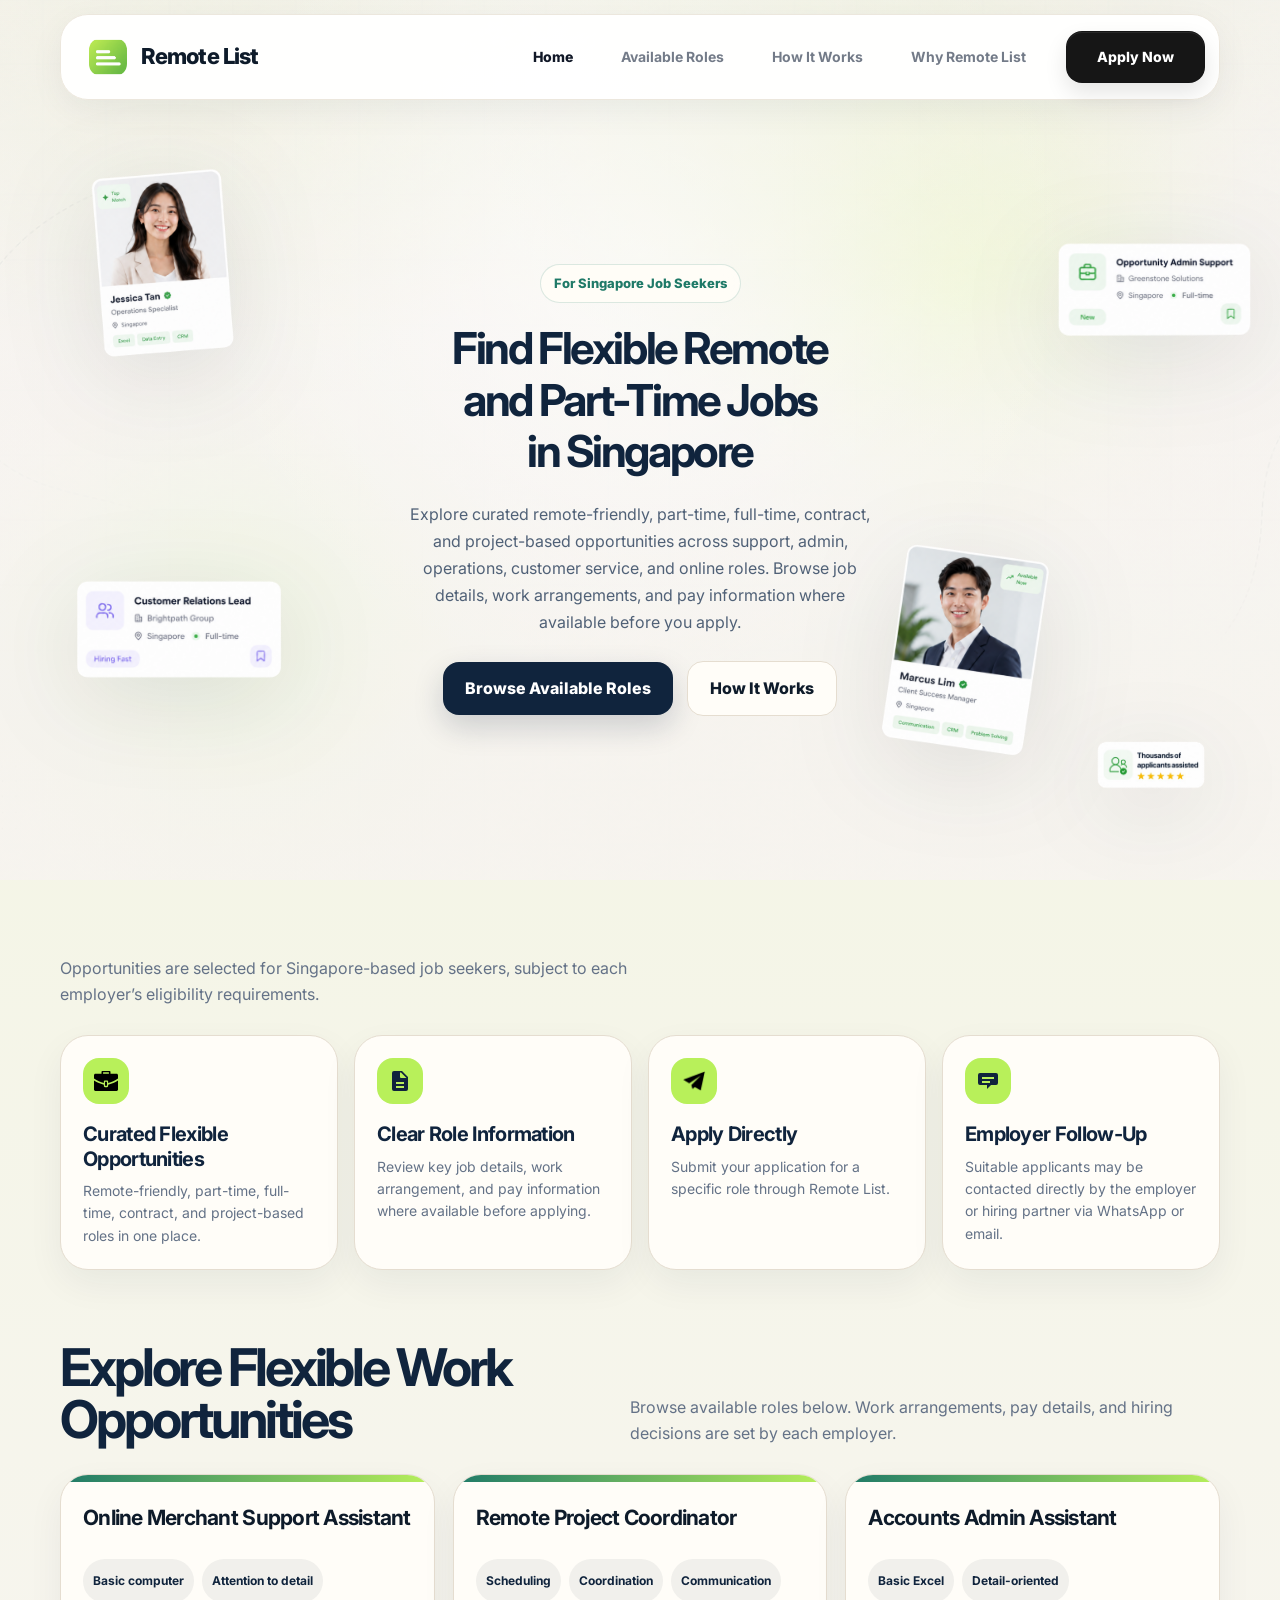
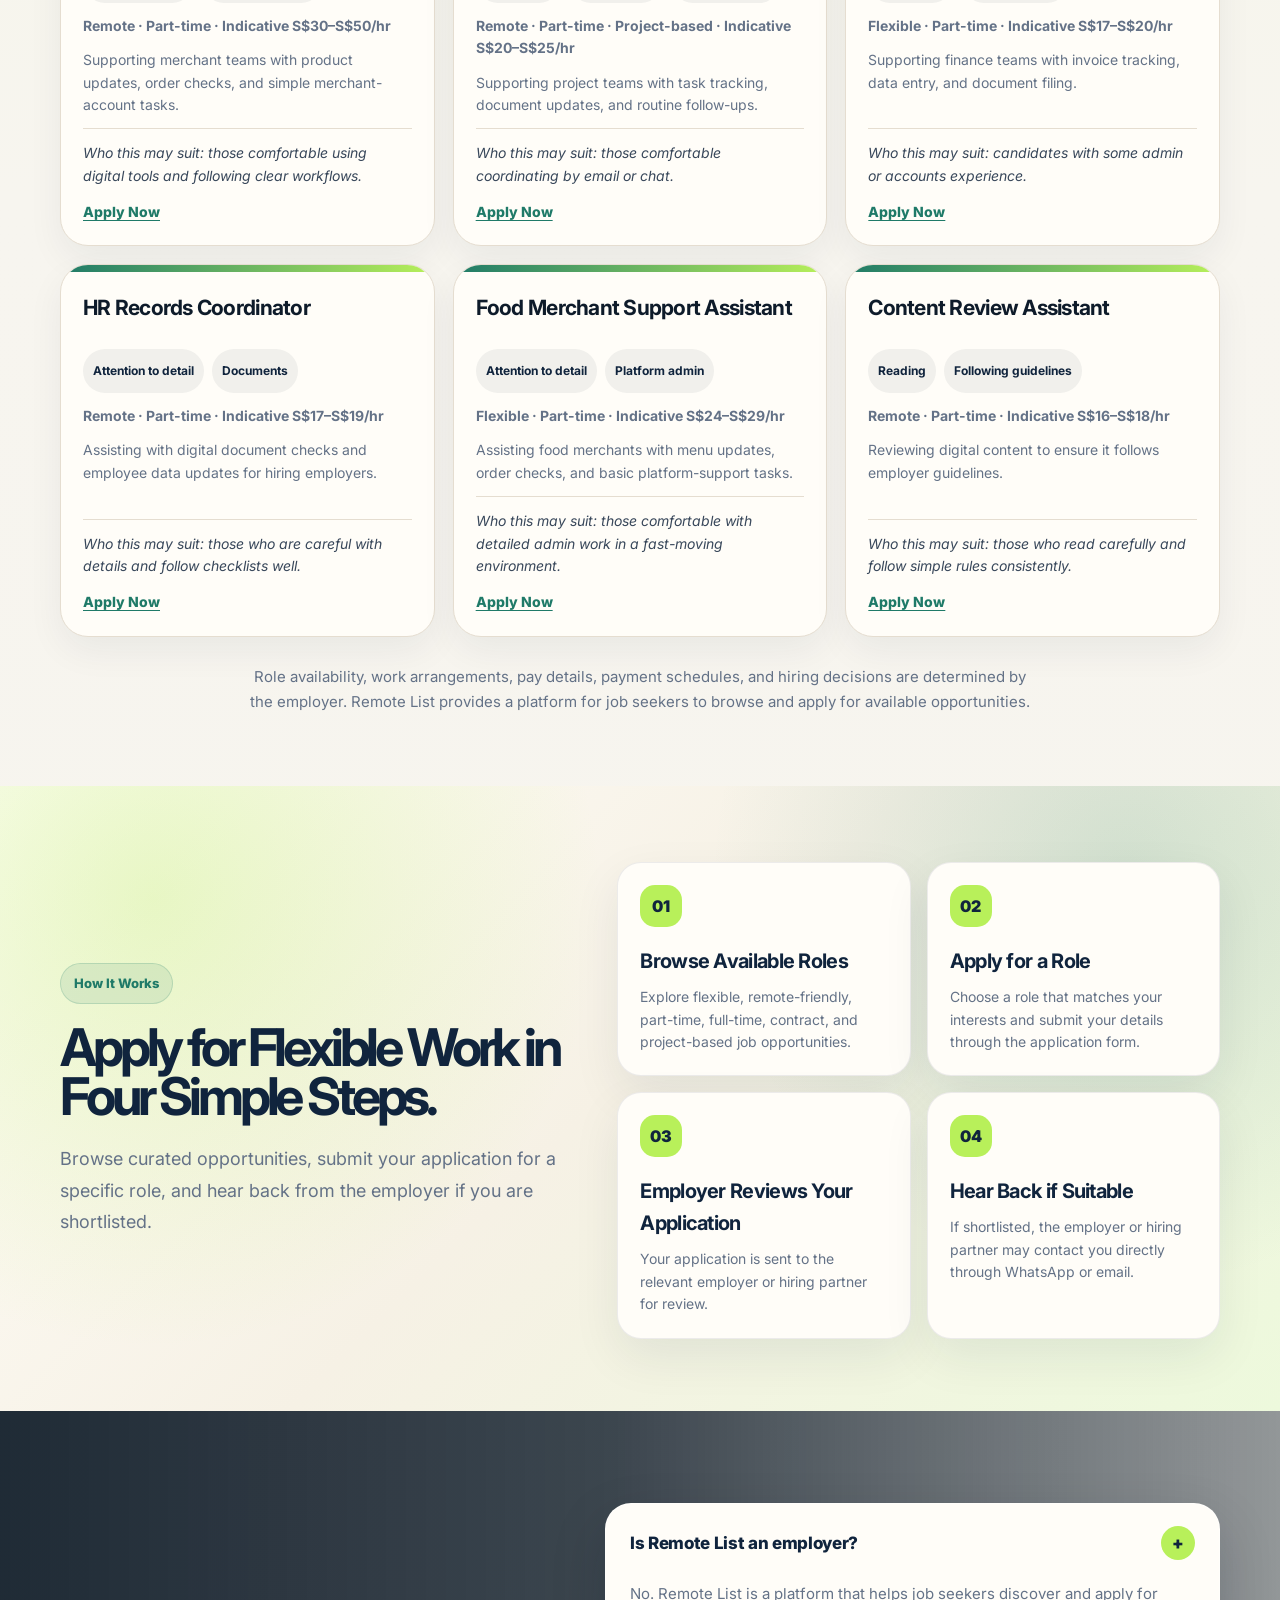
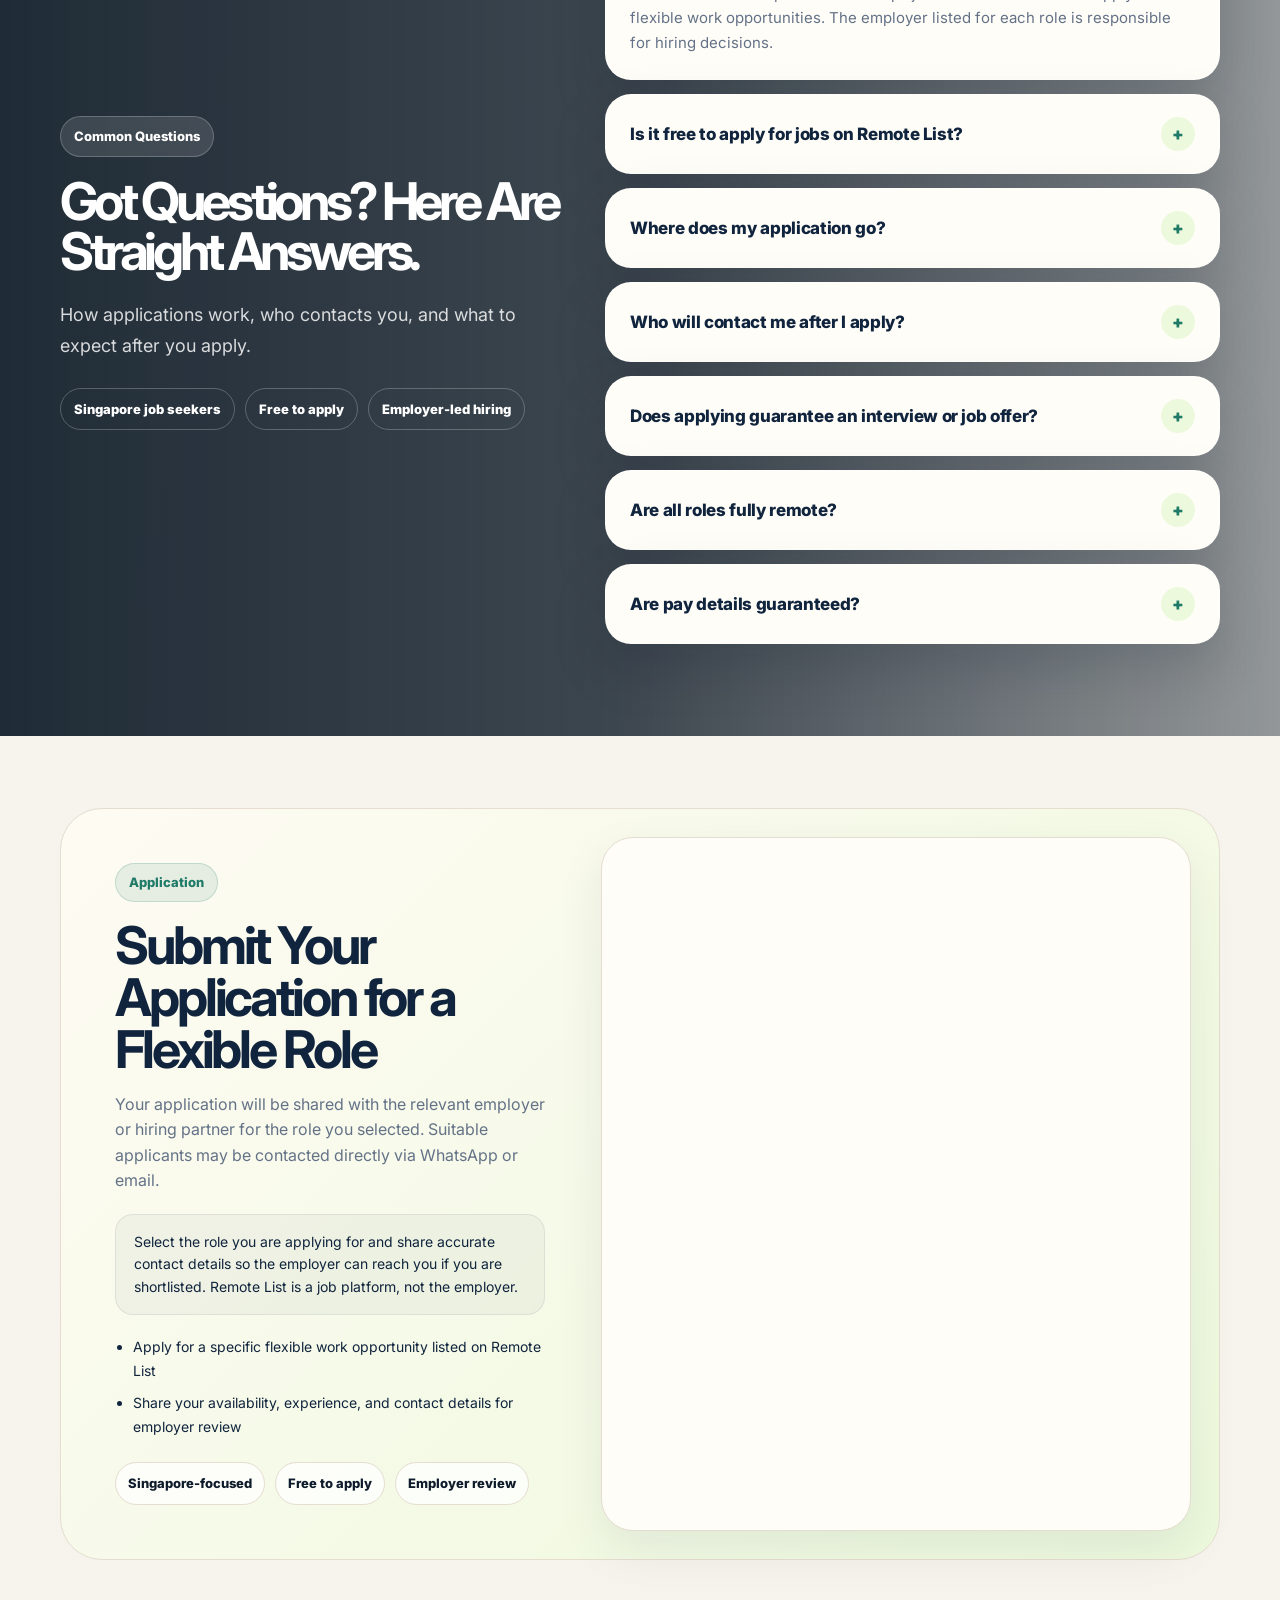
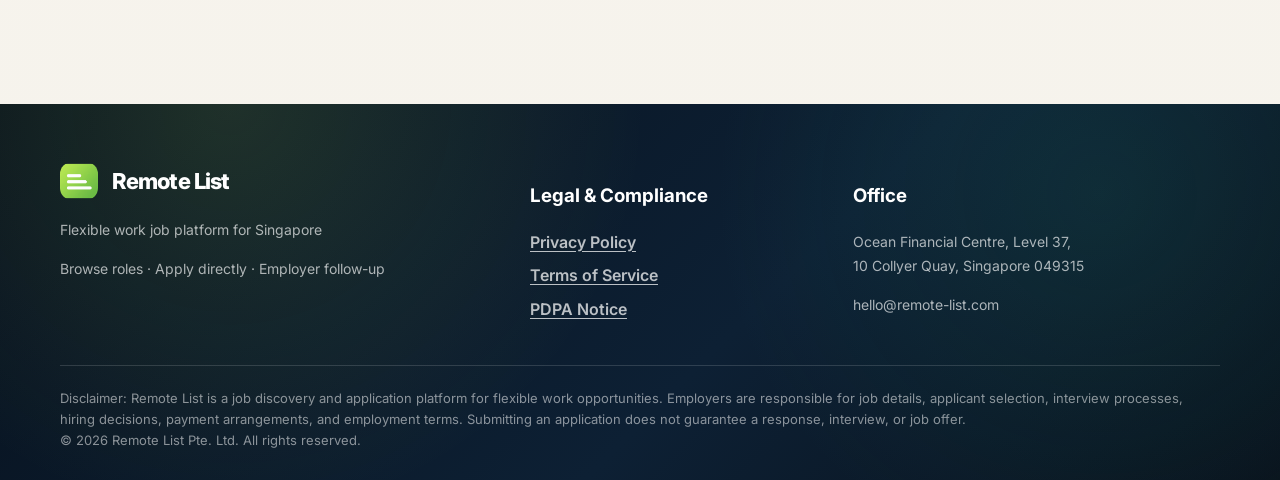
==== commit cade6dfb: "Standardize hero to three headline lines and unify description color Use explicit headline line span" ====
--- a/index.html
+++ b/index.html
@@ -44,10 +44,12 @@
     <div class="container hero-modern-inner">
       <div class="hero-modern-copy reveal">
         <div class="eyebrow">For Singapore Job Seekers</div>
-        <h1>
-          <span class="hero-headline-lead">Find Flexible Remote<br class="hero-headline-break">and Part-Time Jobs<br class="hero-headline-break">in Singapore</span>
+        <h1 class="hero-headline">
+          <span class="hero-headline-line">Find Flexible Remote</span>
+          <span class="hero-headline-line">and Part-Time Jobs</span>
+          <span class="hero-headline-line">in Singapore</span>
         </h1>
-        <p>Explore curated remote-friendly, part-time, full-time, contract, and project-based opportunities across support, admin, operations, customer service, and online roles. Browse job details, work arrangements, and pay information where available before you apply.</p>
+        <p class="hero-description">Explore curated remote-friendly, part-time, full-time, contract, and project-based opportunities across support, admin, operations, customer service, and online roles. Browse job details, work arrangements, and pay information where available before you apply.</p>
         <div class="hero-actions">
           <a class="btn" href="#openings">Browse Available Roles</a>
           <a class="btn secondary" href="#how-it-works">How It Works</a>
--- a/styles.css
+++ b/styles.css
@@ -2689,38 +2689,50 @@
 /* V53: three-line hero headline, larger cards, no text overlap */
 @media(min-width:981px){
   .hero-modern-grid{
-    min-height:860px !important;
+    min-height:880px !important;
     padding-top:172px !important;
-    padding-bottom:56px !important;
+    padding-bottom:60px !important;
   }
   .hero-modern-inner{
-    min-height:640px !important;
-    grid-template-columns:minmax(250px,1fr) minmax(320px,460px) minmax(250px,1fr) !important;
-    gap:32px !important;
+    min-height:660px !important;
+    grid-template-columns:minmax(260px,1fr) minmax(380px,580px) minmax(260px,1fr) !important;
+    gap:36px !important;
   }
   .hero-modern-copy{
     z-index:3 !important;
-    max-width:460px !important;
+    max-width:580px !important;
     width:100% !important;
-    padding:0 8px !important;
-  }
-  .hero-modern-copy h1{
-    max-width:440px !important;
+    padding:0 12px !important;
+  }
+  .hero-modern-copy h1,
+  .hero-modern-copy .hero-headline{
+    max-width:none !important;
+    width:max-content !important;
+    max-width:100% !important;
     margin-left:auto !important;
     margin-right:auto !important;
+    margin-bottom:24px !important;
     font-size:52px !important;
-    line-height:1.08 !important;
+    line-height:1.14 !important;
     letter-spacing:-.055em !important;
   }
-  .hero-modern-copy p{
-    max-width:500px !important;
+  .hero-headline-line{
+    display:block !important;
+    white-space:nowrap !important;
+  }
+  .hero-headline-line + .hero-headline-line{
+    margin-top:0.04em !important;
+  }
+  .hero-modern-copy p,
+  .hero-modern-copy .hero-description{
+    max-width:540px !important;
+    margin-left:auto !important;
+    margin-right:auto !important;
+    margin-bottom:24px !important;
     font-size:17px !important;
-    line-height:1.65 !important;
-  }
-  .hero-headline-lead{
-    display:block !important;
-    white-space:normal !important;
-    text-wrap:balance !important;
+    line-height:1.7 !important;
+    color:#506177 !important;
+    opacity:1 !important;
   }
   .hero-card-1{
     left:8px !important;
@@ -2734,12 +2746,12 @@
   }
   .hero-card-3{
     left:-8px !important;
-    bottom:56px !important;
+    bottom:64px !important;
     width:300px !important;
   }
   .hero-card-4{
-    right:132px !important;
-    bottom:56px !important;
+    right:168px !important;
+    bottom:64px !important;
     width:258px !important;
   }
   .hero-card-stage > .hero-trust-badge{
@@ -2751,14 +2763,15 @@
 
 @media(min-width:981px) and (max-width:1280px){
   .hero-modern-inner{
-    grid-template-columns:minmax(210px,1fr) minmax(300px,420px) minmax(210px,1fr) !important;
-  }
-  .hero-modern-copy h1{
+    grid-template-columns:minmax(220px,1fr) minmax(360px,540px) minmax(220px,1fr) !important;
+  }
+  .hero-modern-copy h1,
+  .hero-modern-copy .hero-headline{
     font-size:44px !important;
-    max-width:380px !important;
-  }
-  .hero-modern-copy p{
-    max-width:420px !important;
+  }
+  .hero-modern-copy p,
+  .hero-modern-copy .hero-description{
+    max-width:480px !important;
     font-size:16px !important;
   }
   .hero-card-1{
@@ -2771,12 +2784,12 @@
   }
   .hero-card-3{
     left:-16px !important;
-    bottom:48px !important;
+    bottom:52px !important;
     width:262px !important;
   }
   .hero-card-4{
-    right:112px !important;
-    bottom:48px !important;
+    right:148px !important;
+    bottom:52px !important;
     width:224px !important;
   }
   .hero-card-stage > .hero-trust-badge{
@@ -2786,7 +2799,7 @@
 
 @media(min-width:1281px){
   .hero-modern-inner{
-    grid-template-columns:minmax(280px,1fr) minmax(340px,480px) minmax(280px,1fr) !important;
+    grid-template-columns:minmax(280px,1fr) minmax(400px,580px) minmax(280px,1fr) !important;
   }
   .hero-card-1{
     left:24px !important;
@@ -2801,18 +2814,18 @@
     width:308px !important;
   }
   .hero-card-4{
-    right:148px !important;
+    right:176px !important;
     width:268px !important;
   }
 }
 
 @media(min-width:1500px){
   .hero-modern-inner{
-    grid-template-columns:minmax(300px,1fr) minmax(360px,500px) minmax(300px,1fr) !important;
-  }
-  .hero-modern-copy h1{
+    grid-template-columns:minmax(300px,1fr) minmax(420px,600px) minmax(300px,1fr) !important;
+  }
+  .hero-modern-copy h1,
+  .hero-modern-copy .hero-headline{
     font-size:54px !important;
-    max-width:460px !important;
   }
   .hero-card-1{
     left:36px !important;
@@ -2827,10 +2840,14 @@
     width:320px !important;
   }
   .hero-card-4{
-    right:160px !important;
+    right:188px !important;
     width:278px !important;
   }
   .hero-card-stage > .hero-trust-badge{
     width:168px !important;
   }
 }
+
+.hero-modern-copy .hero-description{
+  color:#506177;
+}
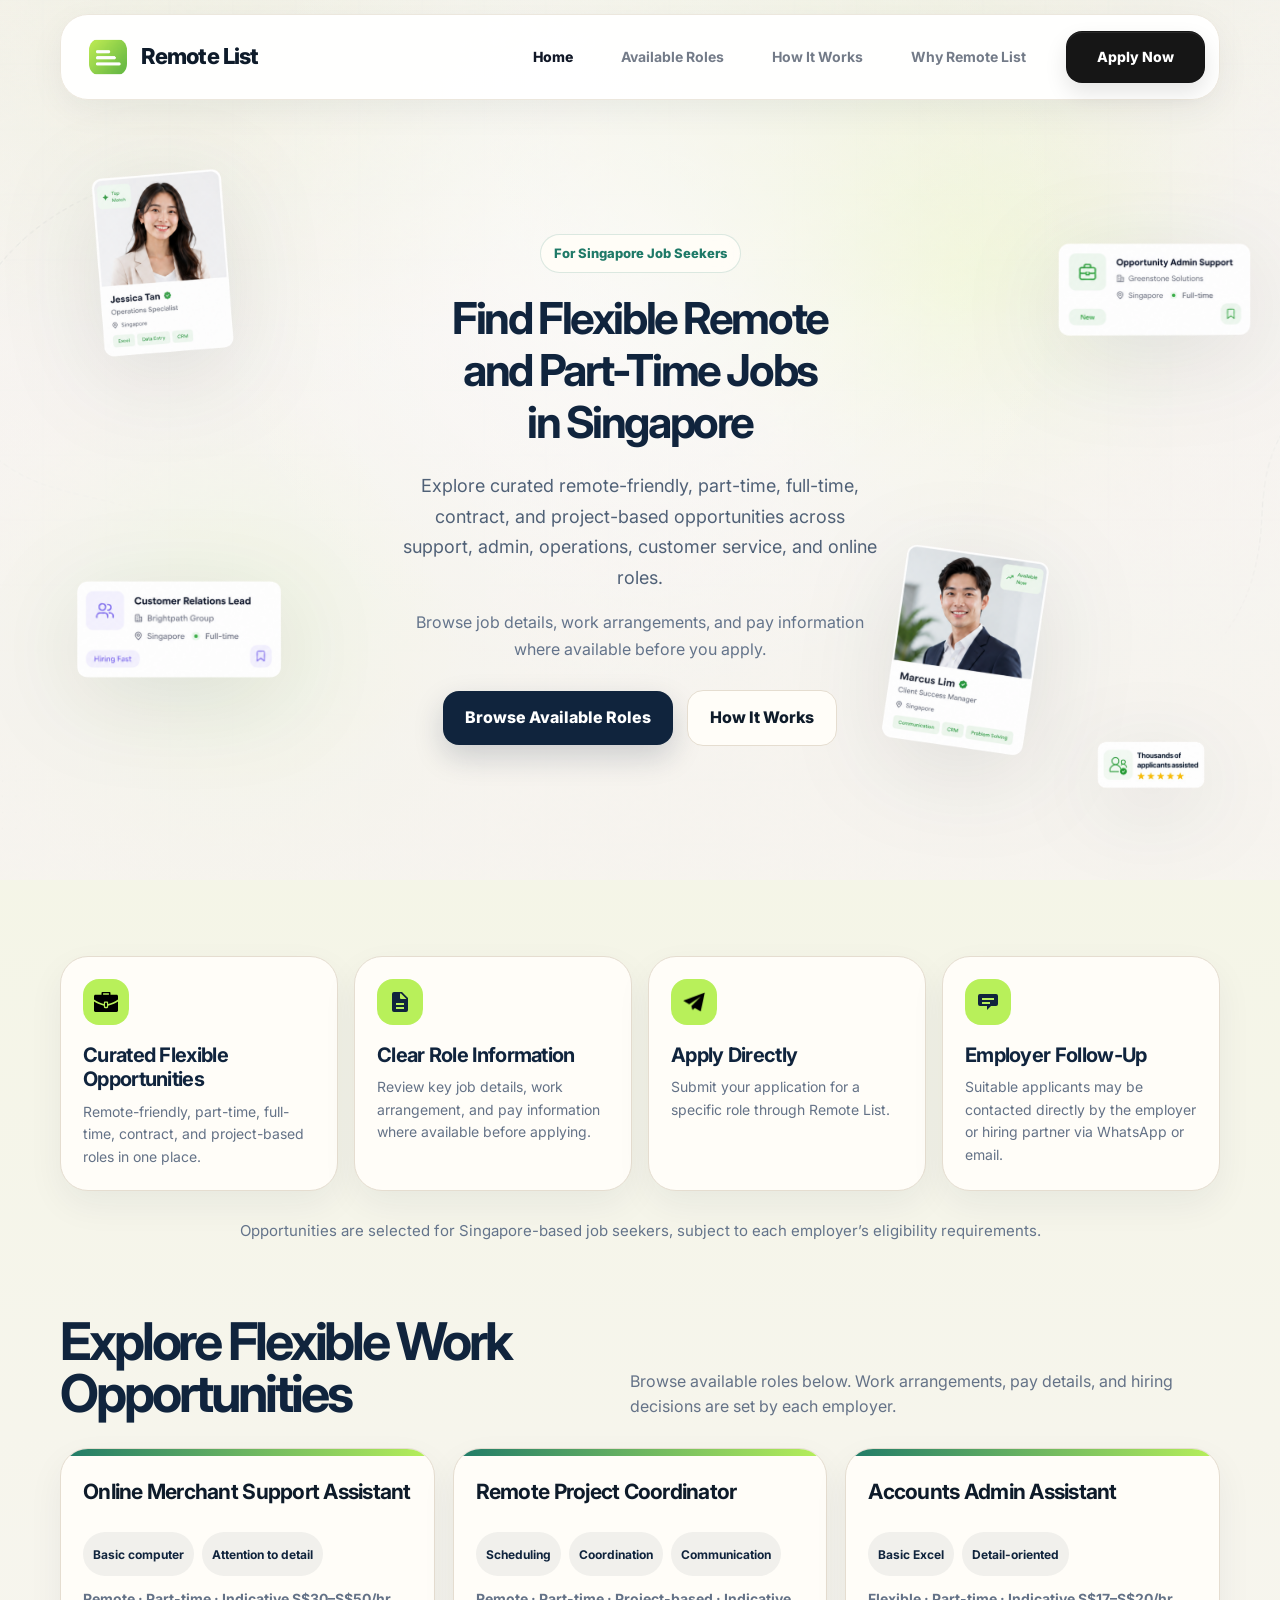
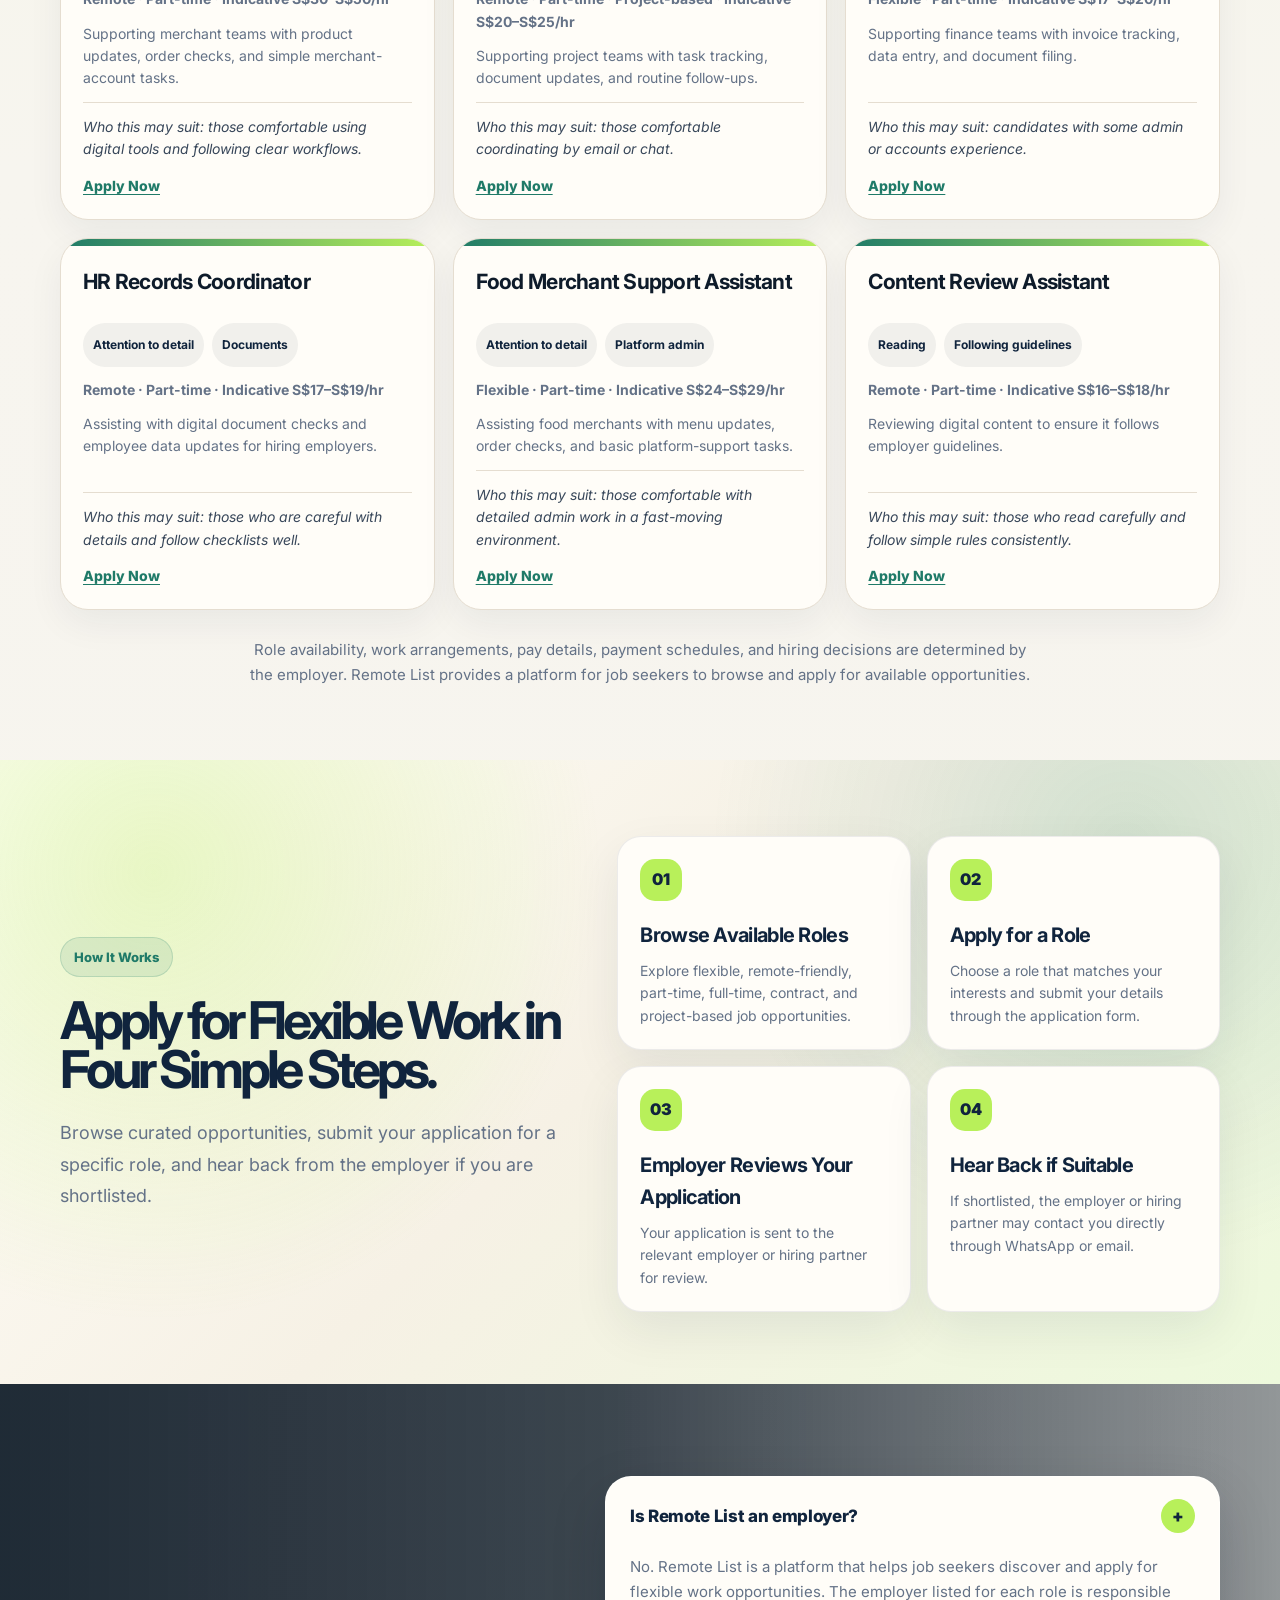
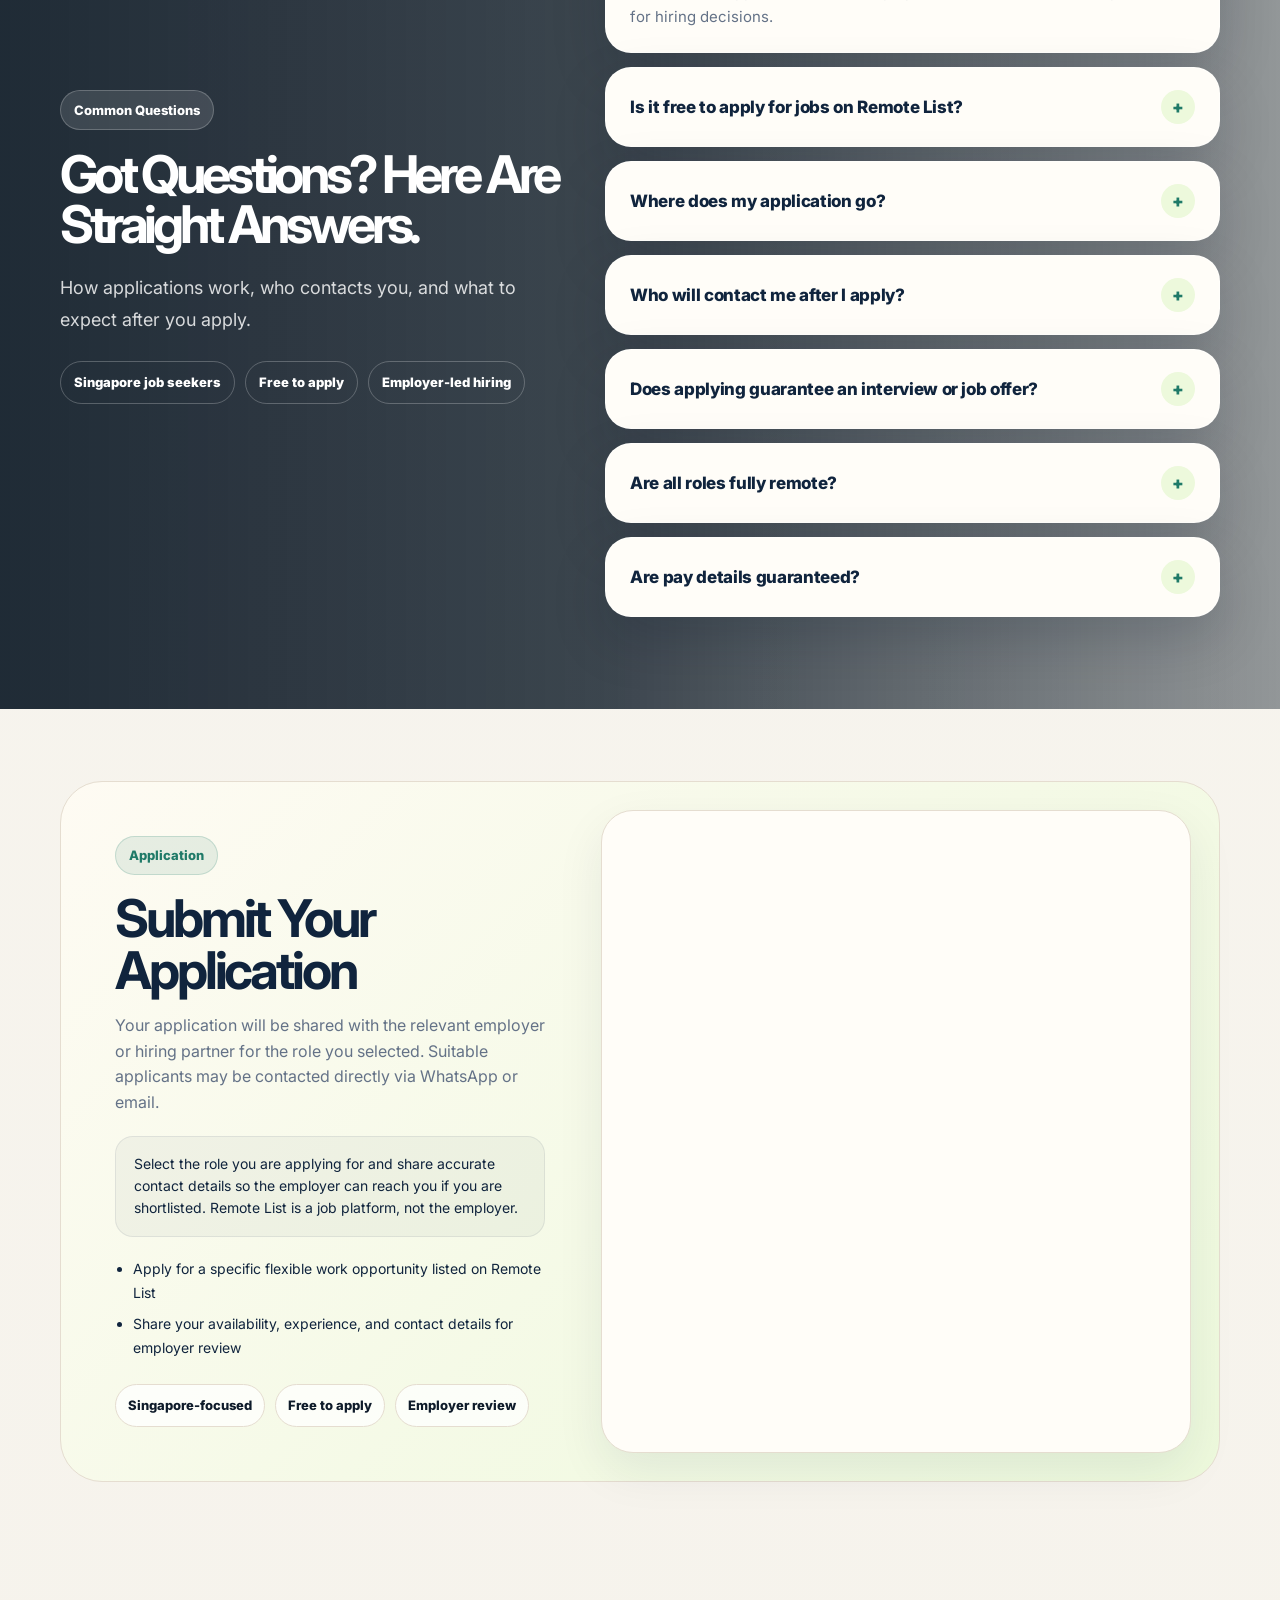
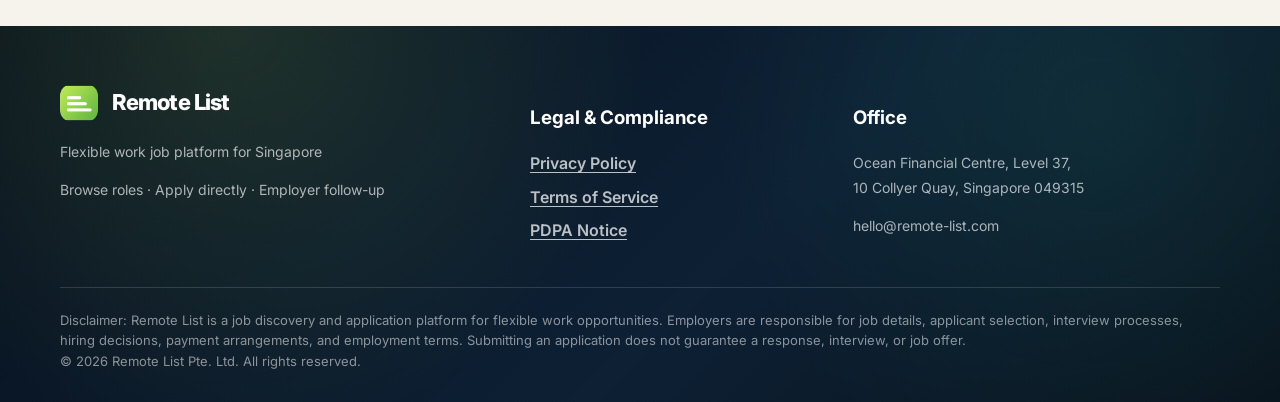
==== commit 3f215fcc: "Update hero copy split, benefits disclaimer placement, FAQ, and apply heading Split hero description" ====
--- a/index.html
+++ b/index.html
@@ -49,7 +49,8 @@
           <span class="hero-headline-line">and Part-Time Jobs</span>
           <span class="hero-headline-line">in Singapore</span>
         </h1>
-        <p class="hero-description">Explore curated remote-friendly, part-time, full-time, contract, and project-based opportunities across support, admin, operations, customer service, and online roles. Browse job details, work arrangements, and pay information where available before you apply.</p>
+        <p class="hero-description">Explore curated remote-friendly, part-time, full-time, contract, and project-based opportunities across support, admin, operations, customer service, and online roles.</p>
+        <p class="hero-sub">Browse job details, work arrangements, and pay information where available before you apply.</p>
         <div class="hero-actions">
           <a class="btn" href="#openings">Browse Available Roles</a>
           <a class="btn secondary" href="#how-it-works">How It Works</a>
@@ -69,9 +70,6 @@
 
   <section class="section benefits-section" id="why-remote-list" aria-label="Why Remote List">
     <div class="container">
-      <div class="section-title reveal">
-        <p>Opportunities are selected for Singapore-based job seekers, subject to each employer&rsquo;s eligibility requirements.</p>
-      </div>
       <div class="benefits-grid">
         <article class="benefit-card reveal">
           <span class="benefit-icon" aria-hidden="true">
@@ -102,6 +100,7 @@
           <p>Suitable applicants may be contacted directly by the employer or hiring partner via WhatsApp or email.</p>
         </article>
       </div>
+      <p class="benefits-disclaimer reveal">Opportunities are selected for Singapore-based job seekers, subject to each employer&rsquo;s eligibility requirements.</p>
     </div>
   </section>
 
@@ -204,7 +203,7 @@
           </div>
           <div class="faq-card">
             <button class="faq-q">Is it free to apply for jobs on Remote List?<span>+</span></button>
-            <div class="faq-a">Yes. There is no fee to browse roles or submit an application through Remote List.</div>
+            <div class="faq-a">Yes. Job seekers can browse and submit applications for available opportunities through Remote List at no cost.</div>
           </div>
           <div class="faq-card">
             <button class="faq-q">Where does my application go?<span>+</span></button>
@@ -212,19 +211,19 @@
           </div>
           <div class="faq-card">
             <button class="faq-q">Who will contact me after I apply?<span>+</span></button>
-            <div class="faq-a">If you are shortlisted, the employer or hiring partner may contact you directly via WhatsApp or email.</div>
+            <div class="faq-a">If your application is shortlisted, the employer or hiring partner may contact you directly by WhatsApp or email.</div>
           </div>
           <div class="faq-card">
             <button class="faq-q">Does applying guarantee an interview or job offer?<span>+</span></button>
-            <div class="faq-a">No. Applying does not guarantee a response, interview, or job offer. Hiring decisions are made by the employer.</div>
+            <div class="faq-a">No. Employers review applications independently, and submitting an application does not guarantee a response, interview, or job offer.</div>
           </div>
           <div class="faq-card">
             <button class="faq-q">Are all roles fully remote?<span>+</span></button>
-            <div class="faq-a">Not all roles are fully remote. Work arrangements vary by employer and are shown in each listing where available.</div>
+            <div class="faq-a">Not always. Each job listing will state the work arrangement, such as remote, part-time, full-time, contract, project-based, or another arrangement set by the employer.</div>
           </div>
           <div class="faq-card">
             <button class="faq-q">Are pay details guaranteed?<span>+</span></button>
-            <div class="faq-a">Pay details shown are indicative where provided. Final pay, schedules, and terms are set by the employer.</div>
+            <div class="faq-a">Pay ranges, payment schedules, and employment terms are provided by employers where available and may be subject to final confirmation during the hiring process.</div>
           </div>
         </div>
       </div>
@@ -235,7 +234,7 @@
     <div class="container contact-shell reveal">
       <div class="contact-copy">
         <div class="eyebrow">Application</div>
-        <h2>Submit Your Application for a Flexible Role</h2>
+        <h2>Submit Your Application</h2>
         <p>Your application will be shared with the relevant employer or hiring partner for the role you selected. Suitable applicants may be contacted directly via WhatsApp or email.</p>
 
         <div class="how-we-help">
--- a/styles.css
+++ b/styles.css
@@ -2723,16 +2723,24 @@
   .hero-headline-line + .hero-headline-line{
     margin-top:0.04em !important;
   }
-  .hero-modern-copy p,
   .hero-modern-copy .hero-description{
     max-width:540px !important;
     margin-left:auto !important;
     margin-right:auto !important;
-    margin-bottom:24px !important;
-    font-size:17px !important;
+    margin-bottom:16px !important;
+    font-size:18px !important;
     line-height:1.7 !important;
     color:#506177 !important;
     opacity:1 !important;
+  }
+  .hero-modern-copy .hero-sub{
+    max-width:540px !important;
+    margin-left:auto !important;
+    margin-right:auto !important;
+    margin-bottom:28px !important;
+    font-size:16px !important;
+    line-height:1.65 !important;
+    color:#64748b !important;
   }
   .hero-card-1{
     left:8px !important;
@@ -2769,8 +2777,11 @@
   .hero-modern-copy .hero-headline{
     font-size:44px !important;
   }
-  .hero-modern-copy p,
   .hero-modern-copy .hero-description{
+    max-width:480px !important;
+    font-size:18px !important;
+  }
+  .hero-modern-copy .hero-sub{
     max-width:480px !important;
     font-size:16px !important;
   }
@@ -2849,5 +2860,30 @@
 }
 
 .hero-modern-copy .hero-description{
+  font-size:18px;
   color:#506177;
 }
+
+.benefits-disclaimer{
+  margin:28px 0 0;
+  max-width:920px;
+  text-align:left;
+  color:#64748b;
+  font-size:15px;
+  line-height:1.65;
+  text-wrap:balance;
+}
+
+@media(min-width:981px){
+  .benefits-disclaimer{
+    margin-left:auto;
+    margin-right:auto;
+    text-align:center;
+  }
+}
+
+@media(max-width:980px){
+  .hero-headline-line{
+    white-space:normal !important;
+  }
+}
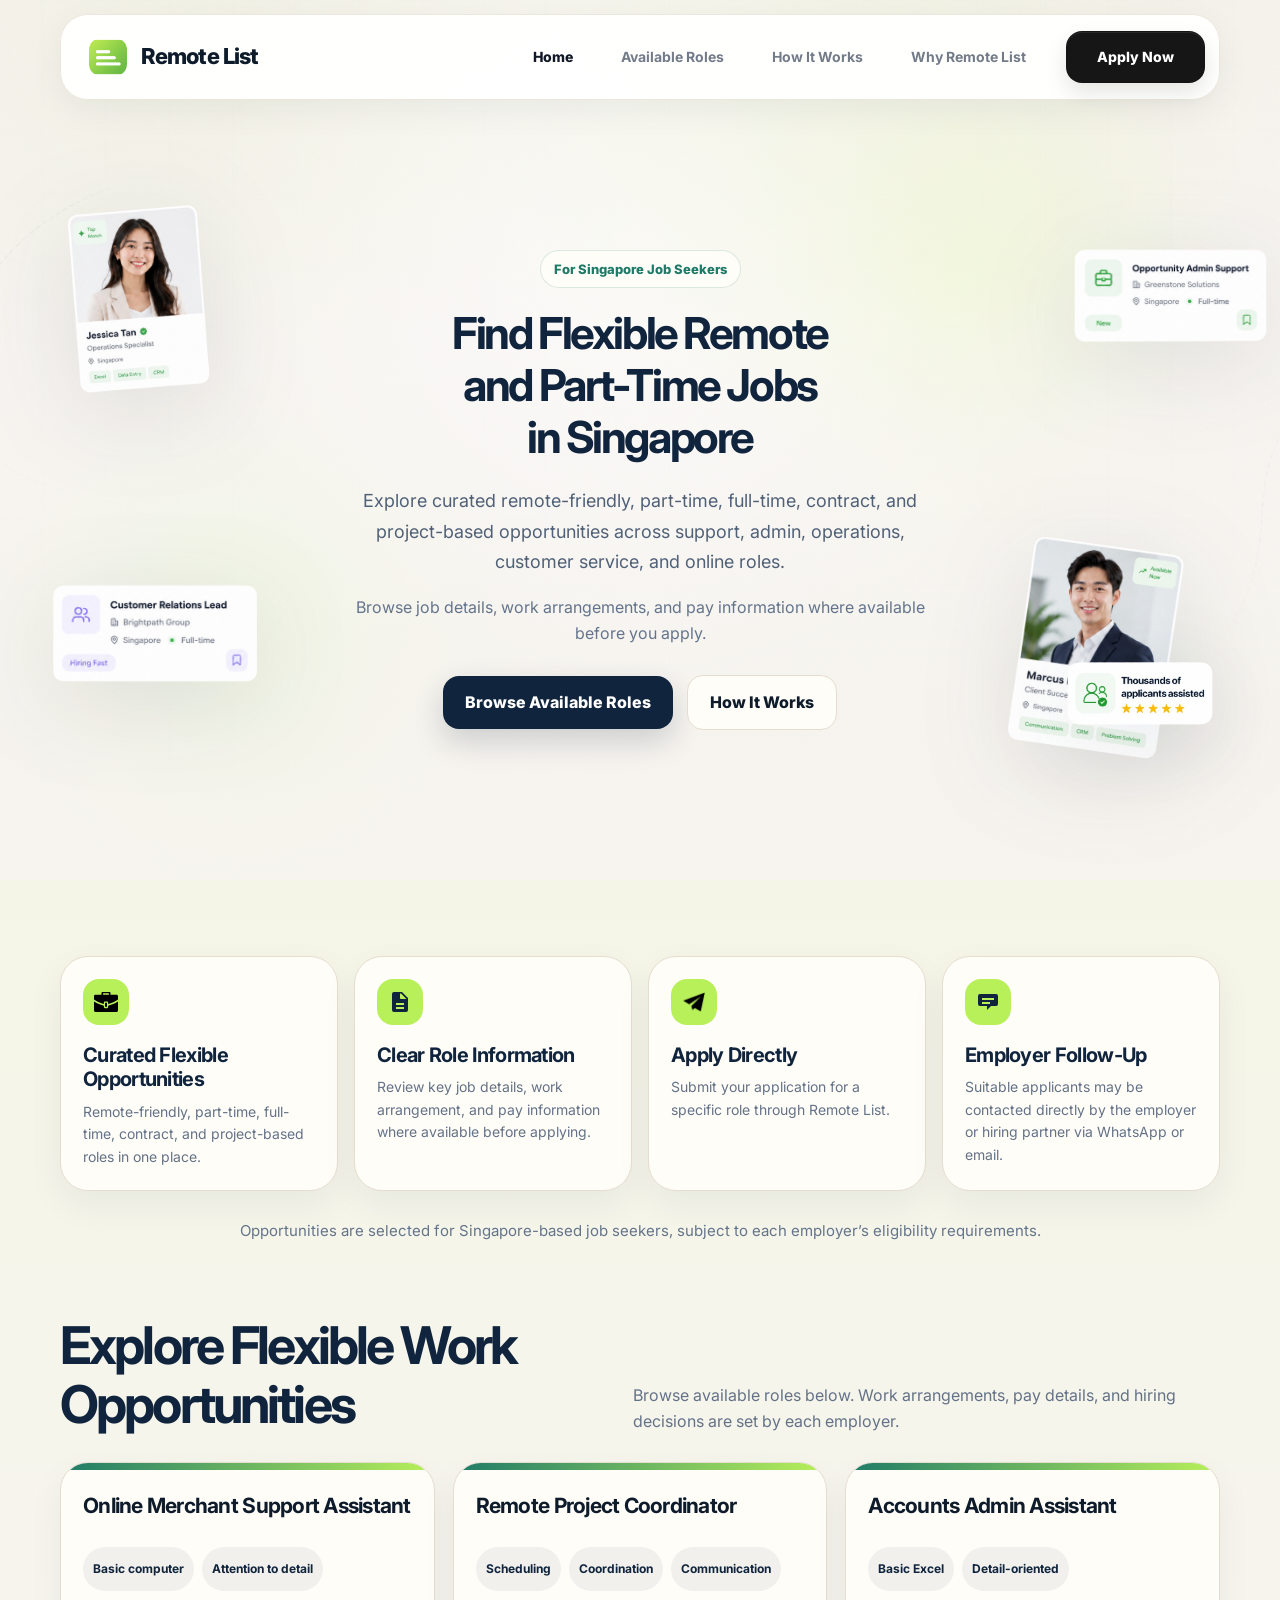
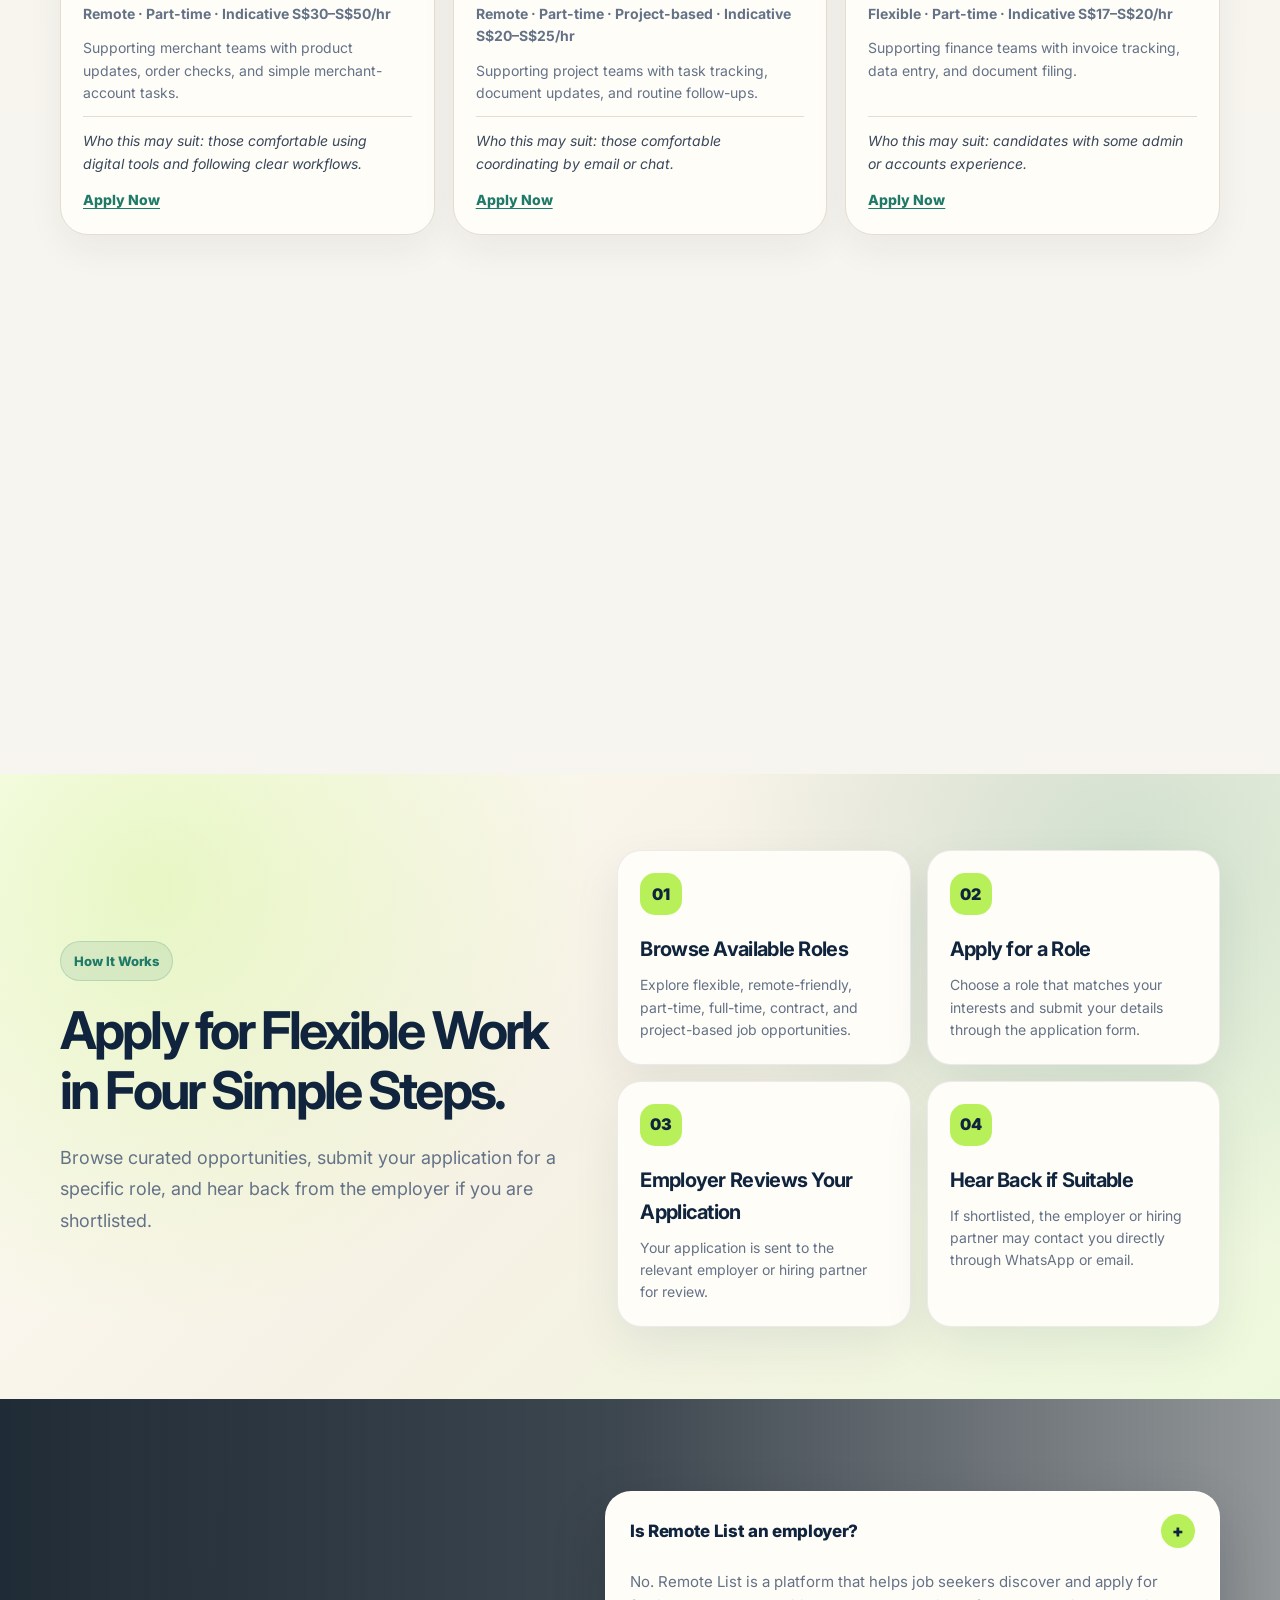
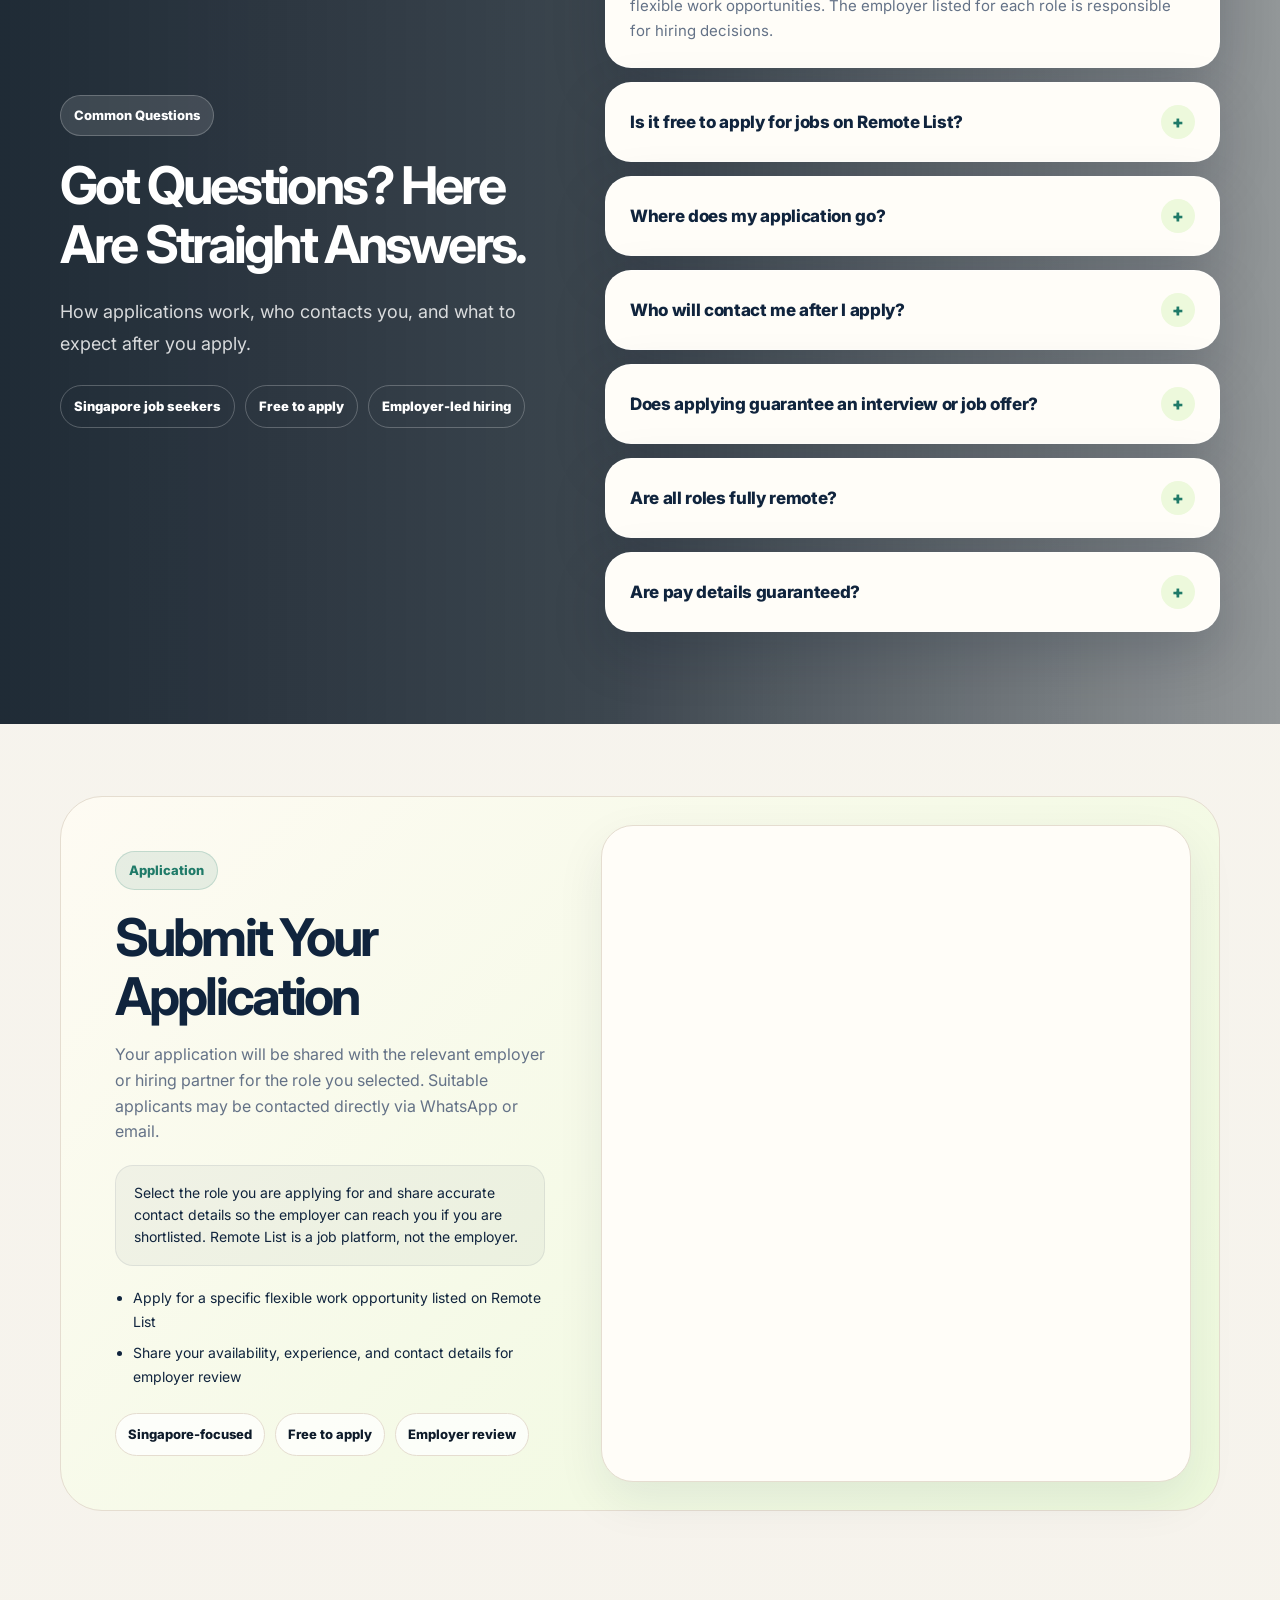
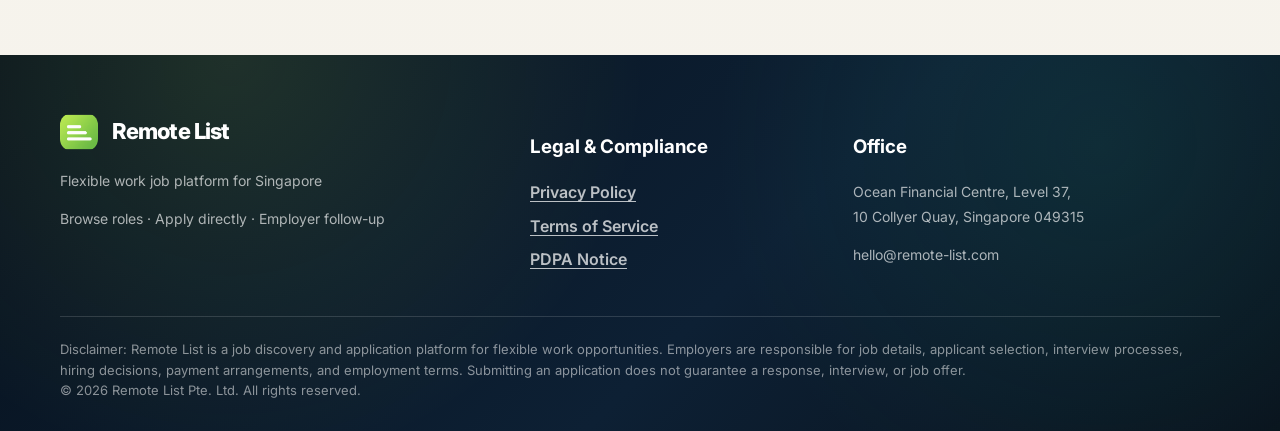
==== commit 4ec52d18: "Adjust hero card positions, nest trust badge in card 4, unify heading rhythm Move left hero cards do" ====
--- a/index.html
+++ b/index.html
@@ -61,8 +61,10 @@
         <div class="hero-card-item hero-card-1"><img src="assets/hero-card-jessica-tan.png" alt="Example profile card"></div>
         <div class="hero-card-item hero-card-2"><img src="assets/hero-card-opportunity-admin-support.png" alt="Example admin support role card"></div>
         <div class="hero-card-item hero-card-3"><img src="assets/hero-card-customer-relations-lead.png" alt="Example customer support role card"></div>
-        <div class="hero-card-item hero-card-4"><img src="assets/hero-card-marcus-lim.png" alt="Example profile card"></div>
-        <img class="hero-trust-badge" src="assets/thousands_of_applicants_assisted_transparent_new.png" alt="Thousands of applicants assisted" loading="eager" decoding="async">
+        <div class="hero-card-item hero-card-4">
+          <img src="assets/hero-card-marcus-lim.png" alt="Example profile card">
+          <img class="hero-trust-badge" src="assets/thousands_of_applicants_assisted_transparent_new.png" alt="Thousands of applicants assisted" loading="eager" decoding="async">
+        </div>
       </div>
 
     </div>
--- a/styles.css
+++ b/styles.css
@@ -2886,4 +2886,226 @@
   .hero-headline-line{
     white-space:normal !important;
   }
-}
+  .hero-modern-copy .hero-description{
+    font-size:16px !important;
+  }
+}
+
+/* V54: hero copy width, card spacing, and tablet/mobile description size */
+@media(min-width:981px){
+  .hero-modern-inner{
+    grid-template-columns:minmax(230px,1fr) minmax(460px,680px) minmax(230px,1fr) !important;
+  }
+  .hero-modern-copy{
+    max-width:680px !important;
+  }
+  .hero-modern-copy .hero-description,
+  .hero-modern-copy .hero-sub{
+    max-width:640px !important;
+  }
+  .hero-card-1{
+    left:-20px !important;
+    top:0 !important;
+  }
+  .hero-card-3{
+    left:-36px !important;
+    bottom:92px !important;
+  }
+  .hero-card-2{
+    right:-104px !important;
+    top:4px !important;
+  }
+  .hero-card-4{
+    right:108px !important;
+    bottom:92px !important;
+  }
+  .hero-card-stage > .hero-trust-badge{
+    right:6px !important;
+    bottom:10px !important;
+  }
+}
+
+@media(min-width:981px) and (max-width:1280px){
+  .hero-modern-inner{
+    grid-template-columns:minmax(200px,1fr) minmax(420px,620px) minmax(200px,1fr) !important;
+  }
+  .hero-modern-copy{
+    max-width:620px !important;
+  }
+  .hero-modern-copy .hero-description,
+  .hero-modern-copy .hero-sub{
+    max-width:580px !important;
+  }
+  .hero-card-1{
+    left:-24px !important;
+  }
+  .hero-card-3{
+    left:-40px !important;
+    bottom:88px !important;
+  }
+  .hero-card-2{
+    right:-88px !important;
+    top:6px !important;
+  }
+  .hero-card-4{
+    right:96px !important;
+    bottom:88px !important;
+  }
+}
+
+@media(min-width:1281px){
+  .hero-modern-inner{
+    grid-template-columns:minmax(260px,1fr) minmax(480px,700px) minmax(260px,1fr) !important;
+  }
+  .hero-modern-copy{
+    max-width:700px !important;
+  }
+  .hero-card-1{
+    left:-12px !important;
+  }
+  .hero-card-3{
+    left:-28px !important;
+    bottom:96px !important;
+  }
+  .hero-card-2{
+    right:-112px !important;
+    top:2px !important;
+  }
+  .hero-card-4{
+    right:112px !important;
+    bottom:96px !important;
+  }
+}
+
+@media(min-width:1500px){
+  .hero-modern-inner{
+    grid-template-columns:minmax(280px,1fr) minmax(500px,720px) minmax(280px,1fr) !important;
+  }
+  .hero-modern-copy{
+    max-width:720px !important;
+  }
+  .hero-card-1{
+    left:0 !important;
+  }
+  .hero-card-3{
+    left:-20px !important;
+    bottom:100px !important;
+  }
+  .hero-card-2{
+    right:-118px !important;
+  }
+  .hero-card-4{
+    right:118px !important;
+    bottom:100px !important;
+  }
+}
+
+/* V55: hero card vertical tuning, trust badge in card 4, unified section headings */
+.hero-card-4 .hero-trust-badge{
+  position:absolute;
+  left:50%;
+  transform:translateX(-50%);
+  bottom:-10px;
+  width:200px !important;
+  max-width:none;
+  height:auto;
+  z-index:2;
+  filter:drop-shadow(0 18px 42px rgba(16,36,61,.10));
+}
+
+.section-title h2,
+.support-hero-copy h2,
+.faq-hero-copy h2,
+.contact-copy h2{
+  letter-spacing:-.055em !important;
+  line-height:1.14 !important;
+}
+
+@media(min-width:981px){
+  .hero-card-1{
+    top:40px !important;
+  }
+  .hero-card-3{
+    bottom:52px !important;
+  }
+  .hero-card-4{
+    right:16px !important;
+    bottom:52px !important;
+    width:268px !important;
+  }
+  .hero-card-4 .hero-trust-badge{
+    width:210px !important;
+    bottom:-8px;
+  }
+  .hero-card-stage > .hero-trust-badge{
+    display:none !important;
+  }
+}
+
+@media(min-width:981px) and (max-width:1280px){
+  .hero-card-1{
+    top:36px !important;
+  }
+  .hero-card-3{
+    bottom:48px !important;
+  }
+  .hero-card-4{
+    right:12px !important;
+    bottom:48px !important;
+    width:236px !important;
+  }
+  .hero-card-4 .hero-trust-badge{
+    width:188px !important;
+    bottom:-6px;
+  }
+}
+
+@media(min-width:1281px){
+  .hero-card-1{
+    top:44px !important;
+  }
+  .hero-card-3{
+    bottom:56px !important;
+  }
+  .hero-card-4{
+    right:20px !important;
+    bottom:56px !important;
+    width:278px !important;
+  }
+  .hero-card-4 .hero-trust-badge{
+    width:218px !important;
+  }
+}
+
+@media(min-width:1500px){
+  .hero-card-1{
+    top:48px !important;
+  }
+  .hero-card-3{
+    bottom:60px !important;
+  }
+  .hero-card-4{
+    right:24px !important;
+    bottom:60px !important;
+  }
+  .hero-card-4 .hero-trust-badge{
+    width:228px !important;
+  }
+}
+
+@media(max-width:980px){
+  .hero-card-4 .hero-trust-badge{
+    position:static !important;
+    transform:none !important;
+    display:block !important;
+    width:100% !important;
+    max-width:300px;
+    margin:10px auto 0;
+  }
+}
+
+@media(max-width:640px){
+  .hero-card-4 .hero-trust-badge{
+    display:block !important;
+  }
+}
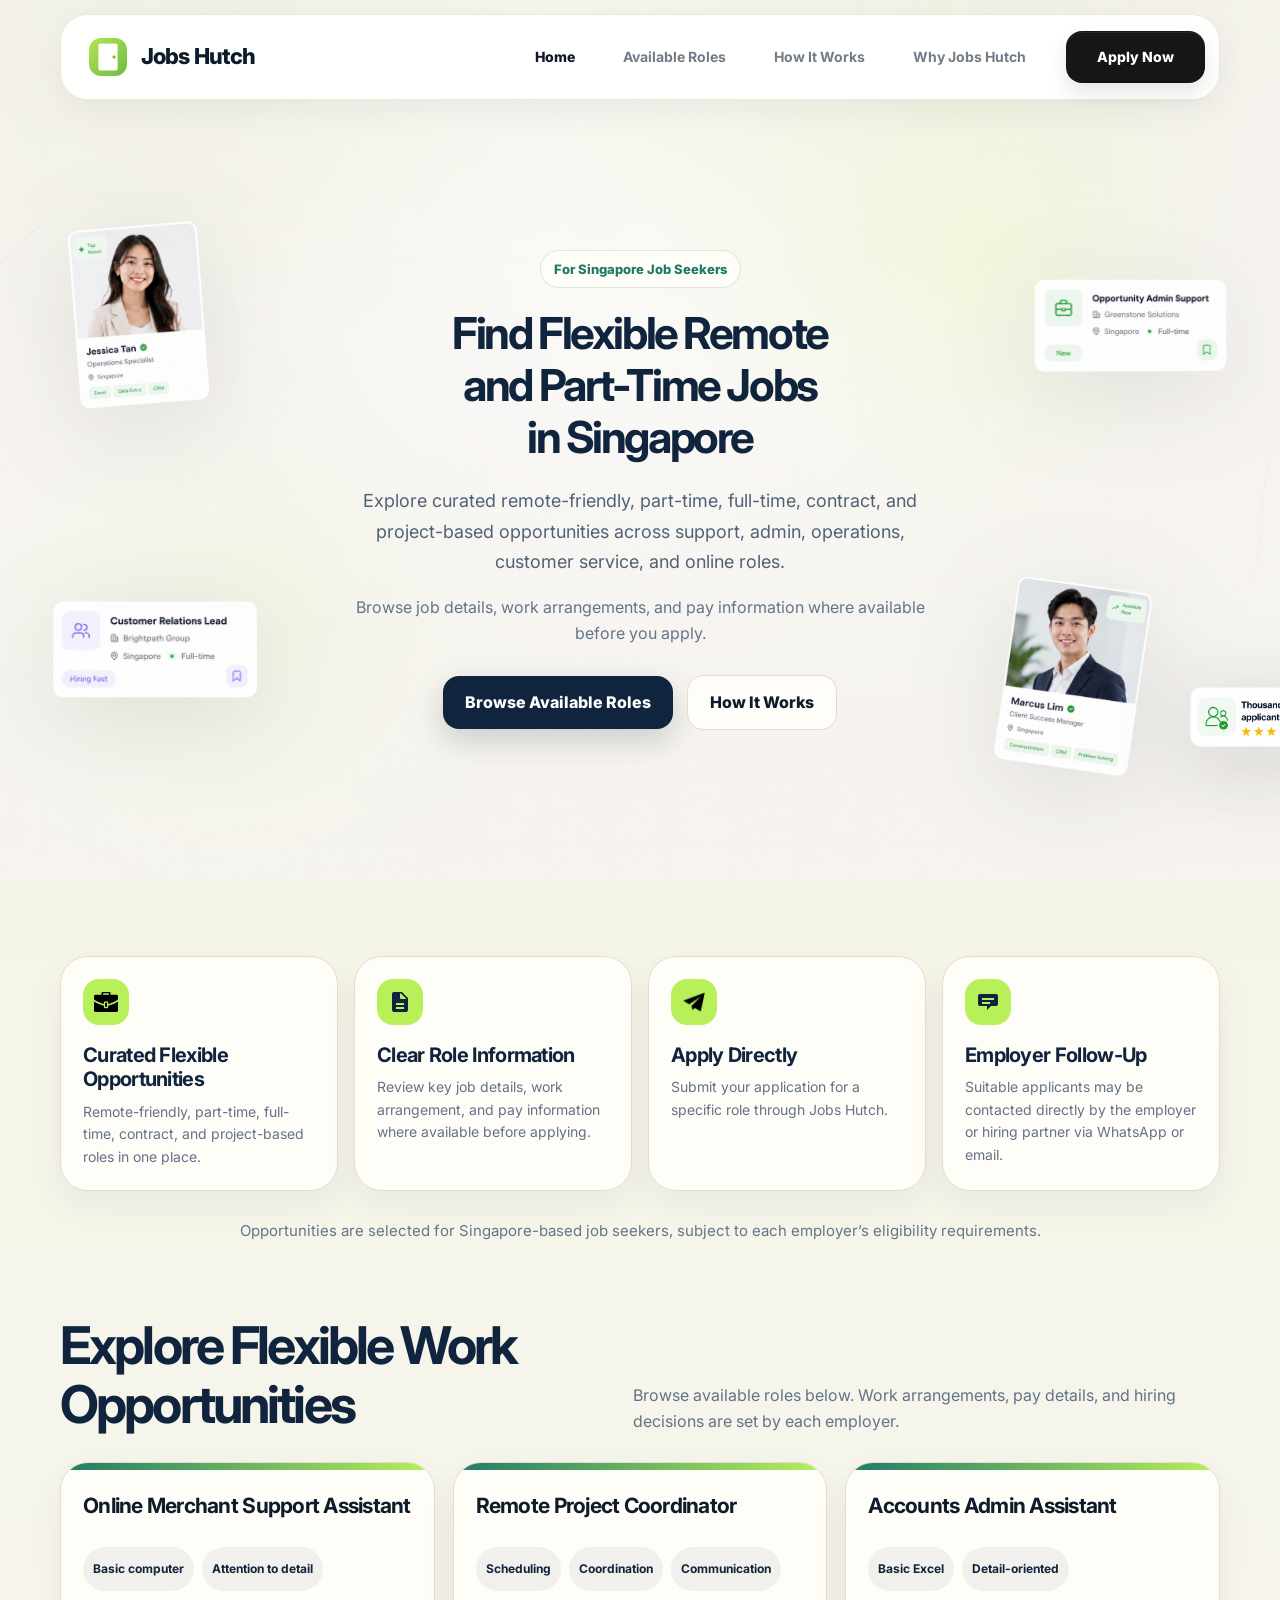
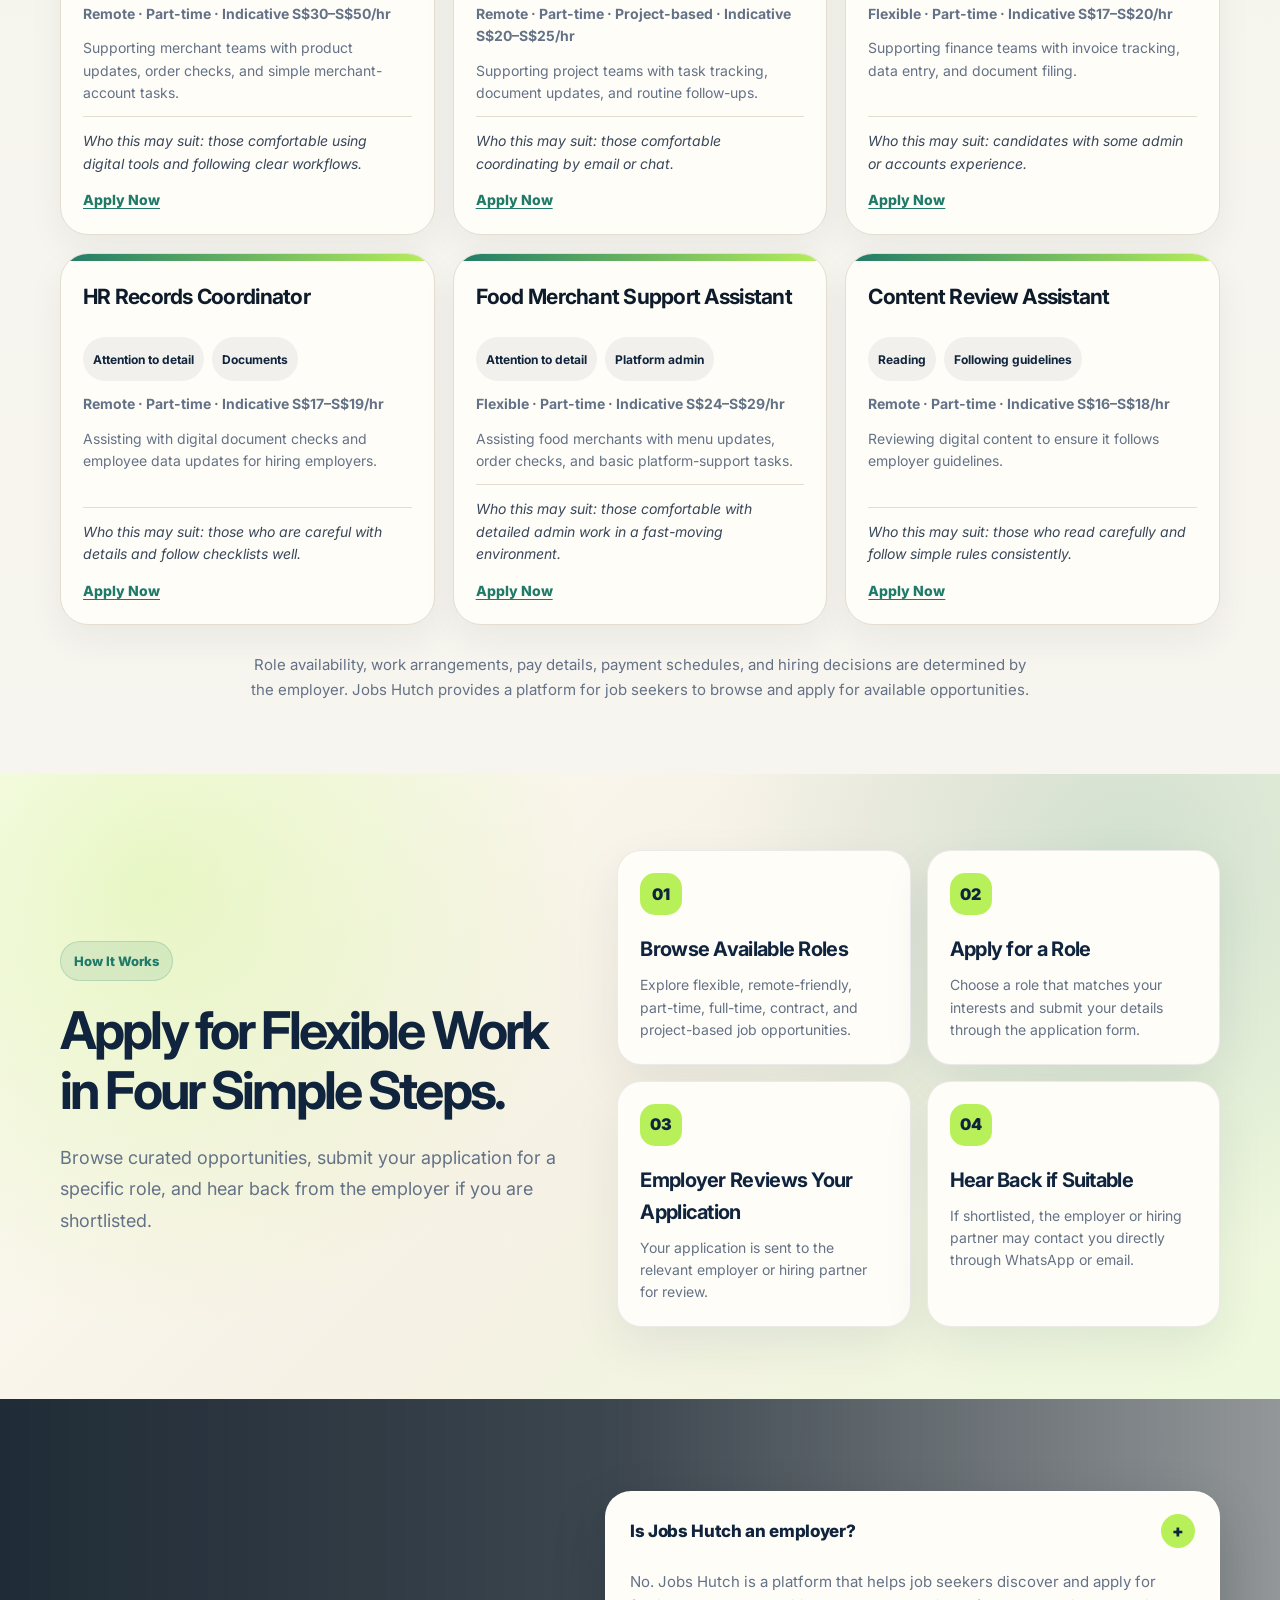
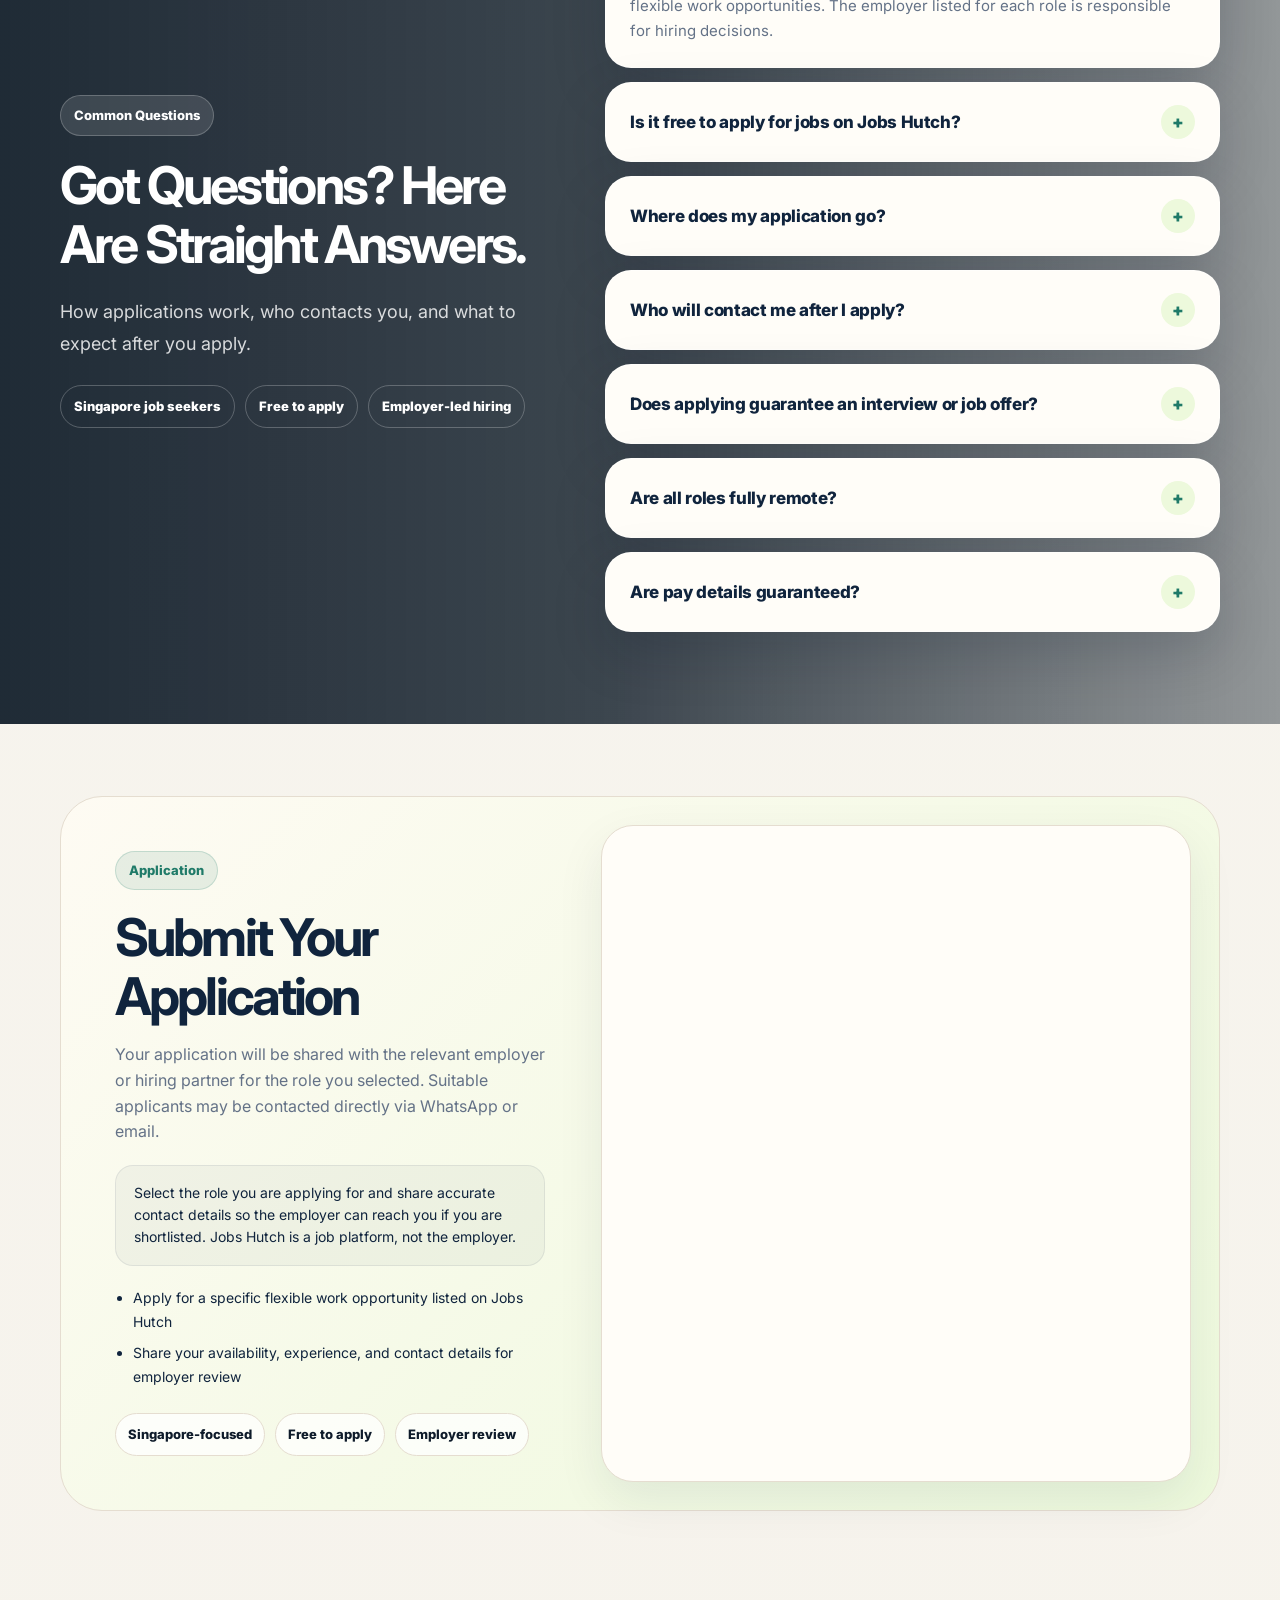
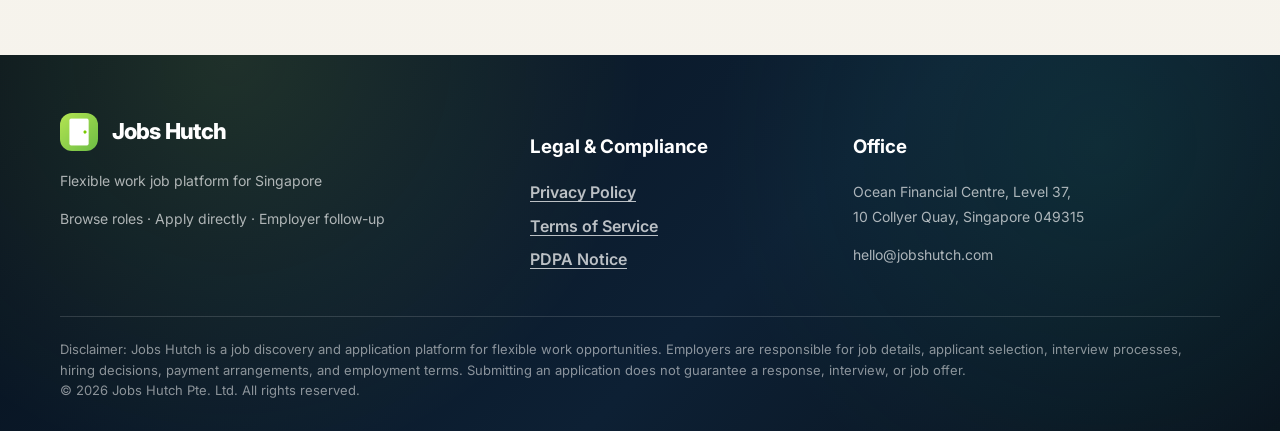
==== commit 15c66c23: "Update domain name and logo" ====
--- a/index.html
+++ b/index.html
@@ -1,16 +1,9 @@
 <!doctype html>
 <html lang="en">
 <head>
-<!-- Google Tag Manager -->
-<script>(function(w,d,s,l,i){w[l]=w[l]||[];w[l].push({'gtm.start':
-new Date().getTime(),event:'gtm.js'});var f=d.getElementsByTagName(s)[0],
-j=d.createElement(s),dl=l!='dataLayer'?'&l='+l:'';j.async=true;j.src=
-'https://www.googletagmanager.com/gtm.js?id='+i+dl;f.parentNode.insertBefore(j,f);
-})(window,document,'script','dataLayer','GTM-KXR3DJLG');</script>
-<!-- End Google Tag Manager -->
   <meta charset="utf-8">
   <meta name="viewport" content="width=device-width, initial-scale=1">
-  <title>Remote List | Flexible Remote and Part-Time Jobs in Singapore</title>
+  <title>Jobs Hutch | Flexible Remote and Part-Time Jobs in Singapore</title>
   <meta name="description" content="Find flexible remote and part-time jobs in Singapore. Browse curated remote-friendly, full-time, contract, and project-based roles across support, admin, operations, and customer service.">
   <link rel="icon" href="/assets/favicon.png" type="image/png">
   <link rel="apple-touch-icon" href="/assets/favicon.png">
@@ -20,18 +13,14 @@
   <link rel="stylesheet" href="styles.css">
 </head>
 <body>
-<!-- Google Tag Manager (noscript) -->
-<noscript><iframe src="https://www.googletagmanager.com/ns.html?id=GTM-KXR3DJLG"
-height="0" width="0" style="display:none;visibility:hidden"></iframe></noscript>
-<!-- End Google Tag Manager (noscript) -->
 <header class="site-header">
   <div class="container navbar">
-    <a class="brand" href="/" aria-label="Remote List home"><img class="logo-mark" src="/assets/logo-mark.png" alt="" width="38" height="38"><span>Remote List</span></a>
+    <a class="brand" href="/" aria-label="Jobs Hutch home"><img class="logo-mark" src="/assets/logo-mark.png" alt="" width="38" height="38"><span>Jobs Hutch</span></a>
     <nav class="nav-links" aria-label="Main navigation">
       <a href="/">Home</a>
       <a href="#openings">Available Roles</a>
       <a href="#how-it-works">How It Works</a>
-      <a href="#why-remote-list">Why Remote List</a>
+      <a href="#why-jobshutch">Why Jobs Hutch</a>
       <a class="btn secondary" href="#apply">Apply Now</a>
     </nav>
     <button class="menu-toggle" aria-label="Open menu" title="Menu">&#9776;</button>
@@ -70,7 +59,7 @@
     </div>
   </section>
 
-  <section class="section benefits-section" id="why-remote-list" aria-label="Why Remote List">
+  <section class="section benefits-section" id="why-jobshutch" aria-label="Why Jobs Hutch">
     <div class="container">
       <div class="benefits-grid">
         <article class="benefit-card reveal">
@@ -92,7 +81,7 @@
             <img class="benefit-icon-image" src="/assets/benefit-icon-paper-plane.png" alt="">
           </span>
           <h2>Apply Directly</h2>
-          <p>Submit your application for a specific role through Remote List.</p>
+          <p>Submit your application for a specific role through Jobs Hutch.</p>
         </article>
         <article class="benefit-card reveal">
           <span class="benefit-icon" aria-hidden="true">
@@ -162,7 +151,7 @@
           <a class="opening-cta" href="#apply">Apply Now</a>
         </article>
       </div>
-      <p class="openings-fallback reveal">Role availability, work arrangements, pay details, payment schedules, and hiring decisions are determined by the employer. Remote List provides a platform for job seekers to browse and apply for available opportunities.</p>
+      <p class="openings-fallback reveal">Role availability, work arrangements, pay details, payment schedules, and hiring decisions are determined by the employer. Jobs Hutch provides a platform for job seekers to browse and apply for available opportunities.</p>
     </div>
   </section>
 
@@ -200,12 +189,12 @@
 
         <div class="faq-panel reveal">
           <div class="faq-card active">
-            <button class="faq-q">Is Remote List an employer?<span>+</span></button>
-            <div class="faq-a">No. Remote List is a platform that helps job seekers discover and apply for flexible work opportunities. The employer listed for each role is responsible for hiring decisions.</div>
-          </div>
-          <div class="faq-card">
-            <button class="faq-q">Is it free to apply for jobs on Remote List?<span>+</span></button>
-            <div class="faq-a">Yes. Job seekers can browse and submit applications for available opportunities through Remote List at no cost.</div>
+            <button class="faq-q">Is Jobs Hutch an employer?<span>+</span></button>
+            <div class="faq-a">No. Jobs Hutch is a platform that helps job seekers discover and apply for flexible work opportunities. The employer listed for each role is responsible for hiring decisions.</div>
+          </div>
+          <div class="faq-card">
+            <button class="faq-q">Is it free to apply for jobs on Jobs Hutch?<span>+</span></button>
+            <div class="faq-a">Yes. Job seekers can browse and submit applications for available opportunities through Jobs Hutch at no cost.</div>
           </div>
           <div class="faq-card">
             <button class="faq-q">Where does my application go?<span>+</span></button>
@@ -240,18 +229,18 @@
         <p>Your application will be shared with the relevant employer or hiring partner for the role you selected. Suitable applicants may be contacted directly via WhatsApp or email.</p>
 
         <div class="how-we-help">
-          <p>Select the role you are applying for and share accurate contact details so the employer can reach you if you are shortlisted. Remote List is a job platform, not the employer.</p>
+          <p>Select the role you are applying for and share accurate contact details so the employer can reach you if you are shortlisted. Jobs Hutch is a job platform, not the employer.</p>
         </div>
 
         <ul class="conversion-outcomes">
-          <li>Apply for a specific flexible work opportunity listed on Remote List</li>
+          <li>Apply for a specific flexible work opportunity listed on Jobs Hutch</li>
           <li>Share your availability, experience, and contact details for employer review</li>
         </ul>
 
         <div class="contact-badges"><span>Singapore-focused</span><span>Free to apply</span><span>Employer review</span></div>
       </div>
       <div class="form-card" id="leadForm">
-        <div data-cddform="dong-sg10-singapore10" data-origin="www.remote-list.com"></div>
+        <div data-cddform="dong-sg10-singapore10" data-origin="www.jobshutch.com"></div>
         <script src="https://www.chatfromforms.com/form-embed.js?v=0.1" defer></script>
       </div>
     </div>
@@ -261,11 +250,11 @@
 <footer class="site-footer">
   <div class="container">
     <div class="footer-grid">
-      <div><a class="brand" href="/"><img class="logo-mark" src="/assets/logo-mark.png" alt="" width="38" height="38"><span>Remote List</span></a><p>Flexible work job platform for Singapore</p><p>Browse roles &middot; Apply directly &middot; Employer follow-up</p></div>
+      <div><a class="brand" href="/"><img class="logo-mark" src="/assets/logo-mark.png" alt="" width="38" height="38"><span>Jobs Hutch</span></a><p>Flexible work job platform for Singapore</p><p>Browse roles &middot; Apply directly &middot; Employer follow-up</p></div>
       <div><h3>Legal &amp; Compliance</h3><div class="footer-links"><a href="/privacy-policy">Privacy Policy</a><a href="/terms-and-conditions">Terms of Service</a><a href="/pdpa">PDPA Notice</a></div></div>
-      <div><h3>Office</h3><p>Ocean Financial Centre, Level 37,<br>10 Collyer Quay, Singapore 049315</p><p><a href="mailto:hello@remote-list.com">hello@remote-list.com</a></p></div>
-    </div>
-    <div class="footer-bottom">Disclaimer: Remote List is a job discovery and application platform for flexible work opportunities. Employers are responsible for job details, applicant selection, interview processes, hiring decisions, payment arrangements, and employment terms. Submitting an application does not guarantee a response, interview, or job offer.<br>&copy; 2026 Remote List Pte. Ltd. All rights reserved.</div>
+      <div><h3>Office</h3><p>Ocean Financial Centre, Level 37,<br>10 Collyer Quay, Singapore 049315</p><p><a href="mailto:hello@jobshutch.com">hello@jobshutch.com</a></p></div>
+    </div>
+    <div class="footer-bottom">Disclaimer: Jobs Hutch is a job discovery and application platform for flexible work opportunities. Employers are responsible for job details, applicant selection, interview processes, hiring decisions, payment arrangements, and employment terms. Submitting an application does not guarantee a response, interview, or job offer.<br>&copy; 2026 Jobs Hutch Pte. Ltd. All rights reserved.</div>
   </div>
 </footer>
 <script src="script.js"></script>
--- a/styles.css
+++ b/styles.css
@@ -3001,15 +3001,11 @@
 }
 
 /* V55: hero card vertical tuning, trust badge in card 4, unified section headings */
+.hero-card-4{
+  overflow:visible;
+}
+
 .hero-card-4 .hero-trust-badge{
-  position:absolute;
-  left:50%;
-  transform:translateX(-50%);
-  bottom:-10px;
-  width:200px !important;
-  max-width:none;
-  height:auto;
-  z-index:2;
   filter:drop-shadow(0 18px 42px rgba(16,36,61,.10));
 }
 
@@ -3023,19 +3019,40 @@
 
 @media(min-width:981px){
   .hero-card-1{
+    top:56px !important;
+  }
+  .hero-card-2{
     top:40px !important;
   }
   .hero-card-3{
-    bottom:52px !important;
+    bottom:36px !important;
   }
   .hero-card-4{
+    display:flex !important;
+    flex-direction:row !important;
+    align-items:flex-end !important;
+    gap:10px !important;
     right:16px !important;
-    bottom:52px !important;
-    width:268px !important;
+    bottom:36px !important;
+    width:auto !important;
+    max-width:none !important;
+  }
+  .hero-card-4 > img:first-child{
+    display:block;
+    width:240px !important;
+    flex:0 0 auto;
   }
   .hero-card-4 .hero-trust-badge{
-    width:210px !important;
-    bottom:-8px;
+    position:static !important;
+    transform:none !important;
+    left:auto !important;
+    bottom:auto !important;
+    width:200px !important;
+    max-width:none;
+    height:auto;
+    flex:0 0 auto;
+    align-self:flex-end;
+    margin-bottom:0;
   }
   .hero-card-stage > .hero-trust-badge{
     display:none !important;
@@ -3044,56 +3061,82 @@
 
 @media(min-width:981px) and (max-width:1280px){
   .hero-card-1{
+    top:52px !important;
+  }
+  .hero-card-2{
     top:36px !important;
   }
   .hero-card-3{
-    bottom:48px !important;
+    bottom:32px !important;
   }
   .hero-card-4{
     right:12px !important;
-    bottom:48px !important;
-    width:236px !important;
+    bottom:32px !important;
+    gap:10px !important;
+  }
+  .hero-card-4 > img:first-child{
+    width:212px !important;
   }
   .hero-card-4 .hero-trust-badge{
-    width:188px !important;
-    bottom:-6px;
+    width:178px !important;
   }
 }
 
 @media(min-width:1281px){
   .hero-card-1{
+    top:60px !important;
+  }
+  .hero-card-2{
     top:44px !important;
   }
   .hero-card-3{
-    bottom:56px !important;
+    bottom:40px !important;
   }
   .hero-card-4{
     right:20px !important;
-    bottom:56px !important;
-    width:278px !important;
+    bottom:40px !important;
+    gap:10px !important;
+  }
+  .hero-card-4 > img:first-child{
+    width:252px !important;
   }
   .hero-card-4 .hero-trust-badge{
-    width:218px !important;
+    width:208px !important;
   }
 }
 
 @media(min-width:1500px){
   .hero-card-1{
+    top:64px !important;
+  }
+  .hero-card-2{
     top:48px !important;
   }
   .hero-card-3{
-    bottom:60px !important;
+    bottom:44px !important;
   }
   .hero-card-4{
     right:24px !important;
-    bottom:60px !important;
+    bottom:44px !important;
+    gap:10px !important;
+  }
+  .hero-card-4 > img:first-child{
+    width:262px !important;
   }
   .hero-card-4 .hero-trust-badge{
-    width:228px !important;
+    width:216px !important;
   }
 }
 
 @media(max-width:980px){
+  .hero-card-4{
+    display:block !important;
+    width:100% !important;
+    max-width:270px !important;
+  }
+  .hero-card-4 > img:first-child{
+    width:100% !important;
+  }
   .hero-card-4 .hero-trust-badge{
     position:static !important;
     transform:none !important;
@@ -3109,3 +3152,56 @@
     display:block !important;
   }
 }
+
+/* V56: hero card 2/card 4 horizontal tuning and tight Marcus Lim badge gap */
+@media(min-width:981px){
+  .hero-card-2{
+    right:-64px !important;
+  }
+  .hero-card-4{
+    right:-124px !important;
+    gap:0 !important;
+  }
+  .hero-card-4 .hero-trust-badge{
+    margin-left:-4px !important;
+  }
+}
+
+@media(min-width:981px) and (max-width:1280px){
+  .hero-card-2{
+    right:-48px !important;
+  }
+  .hero-card-4{
+    right:-128px !important;
+    gap:0 !important;
+  }
+  .hero-card-4 .hero-trust-badge{
+    margin-left:-4px !important;
+  }
+}
+
+@media(min-width:1281px){
+  .hero-card-2{
+    right:-72px !important;
+  }
+  .hero-card-4{
+    right:-120px !important;
+    gap:0 !important;
+  }
+  .hero-card-4 .hero-trust-badge{
+    margin-left:-4px !important;
+  }
+}
+
+@media(min-width:1500px){
+  .hero-card-2{
+    right:-78px !important;
+  }
+  .hero-card-4{
+    right:-116px !important;
+    gap:0 !important;
+  }
+  .hero-card-4 .hero-trust-badge{
+    margin-left:-4px !important;
+  }
+}
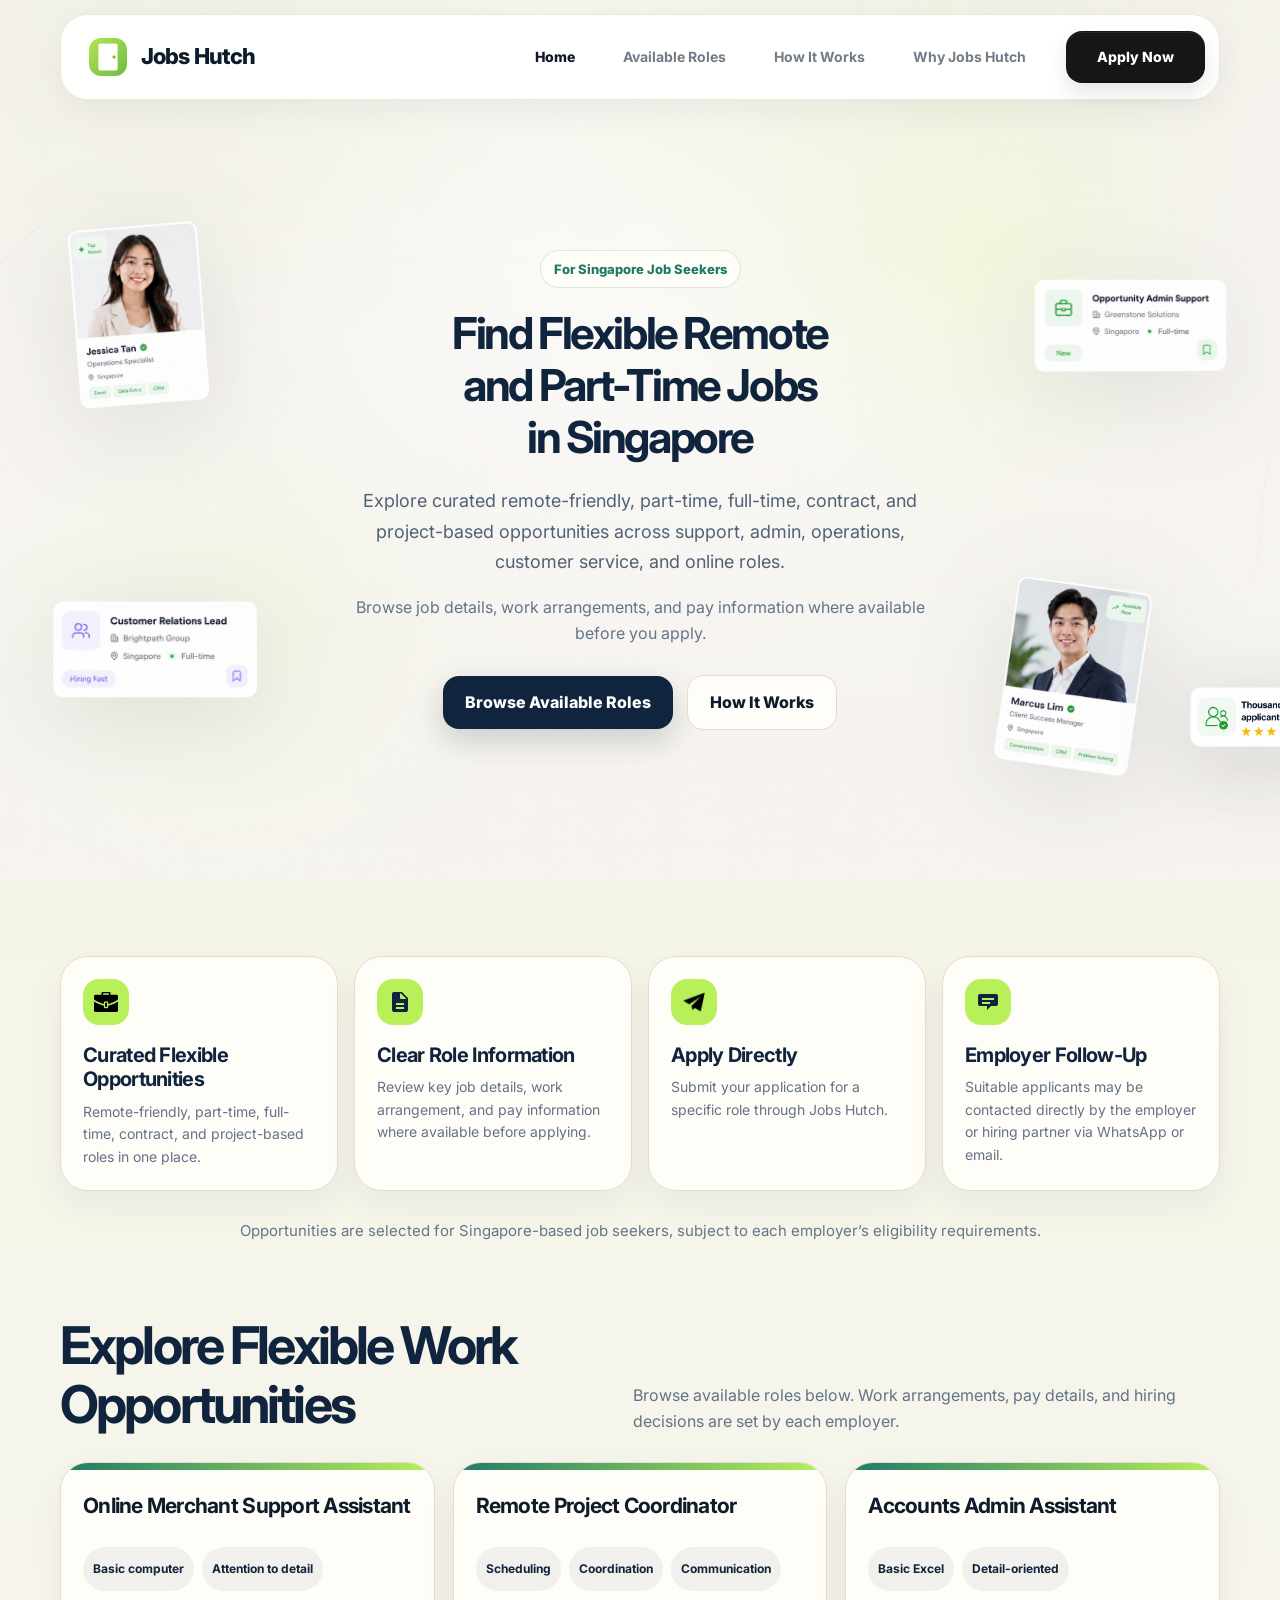
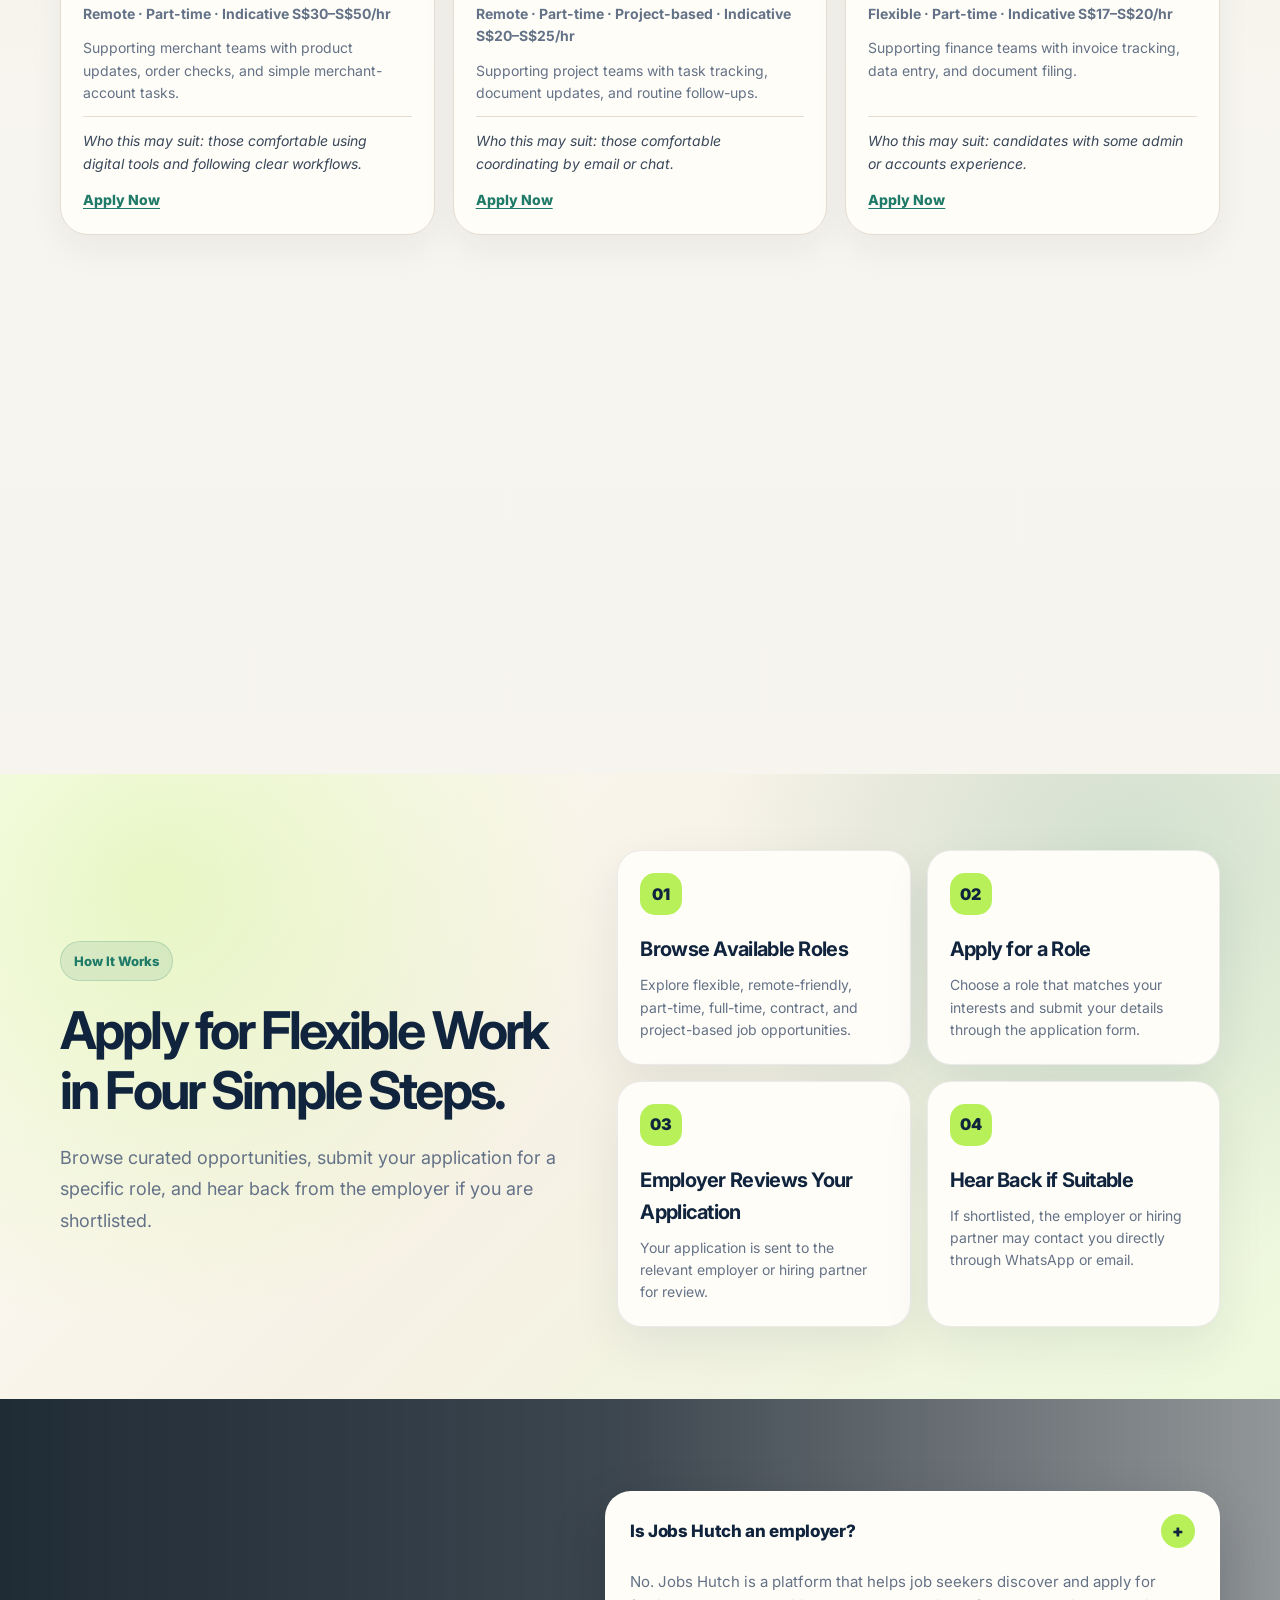
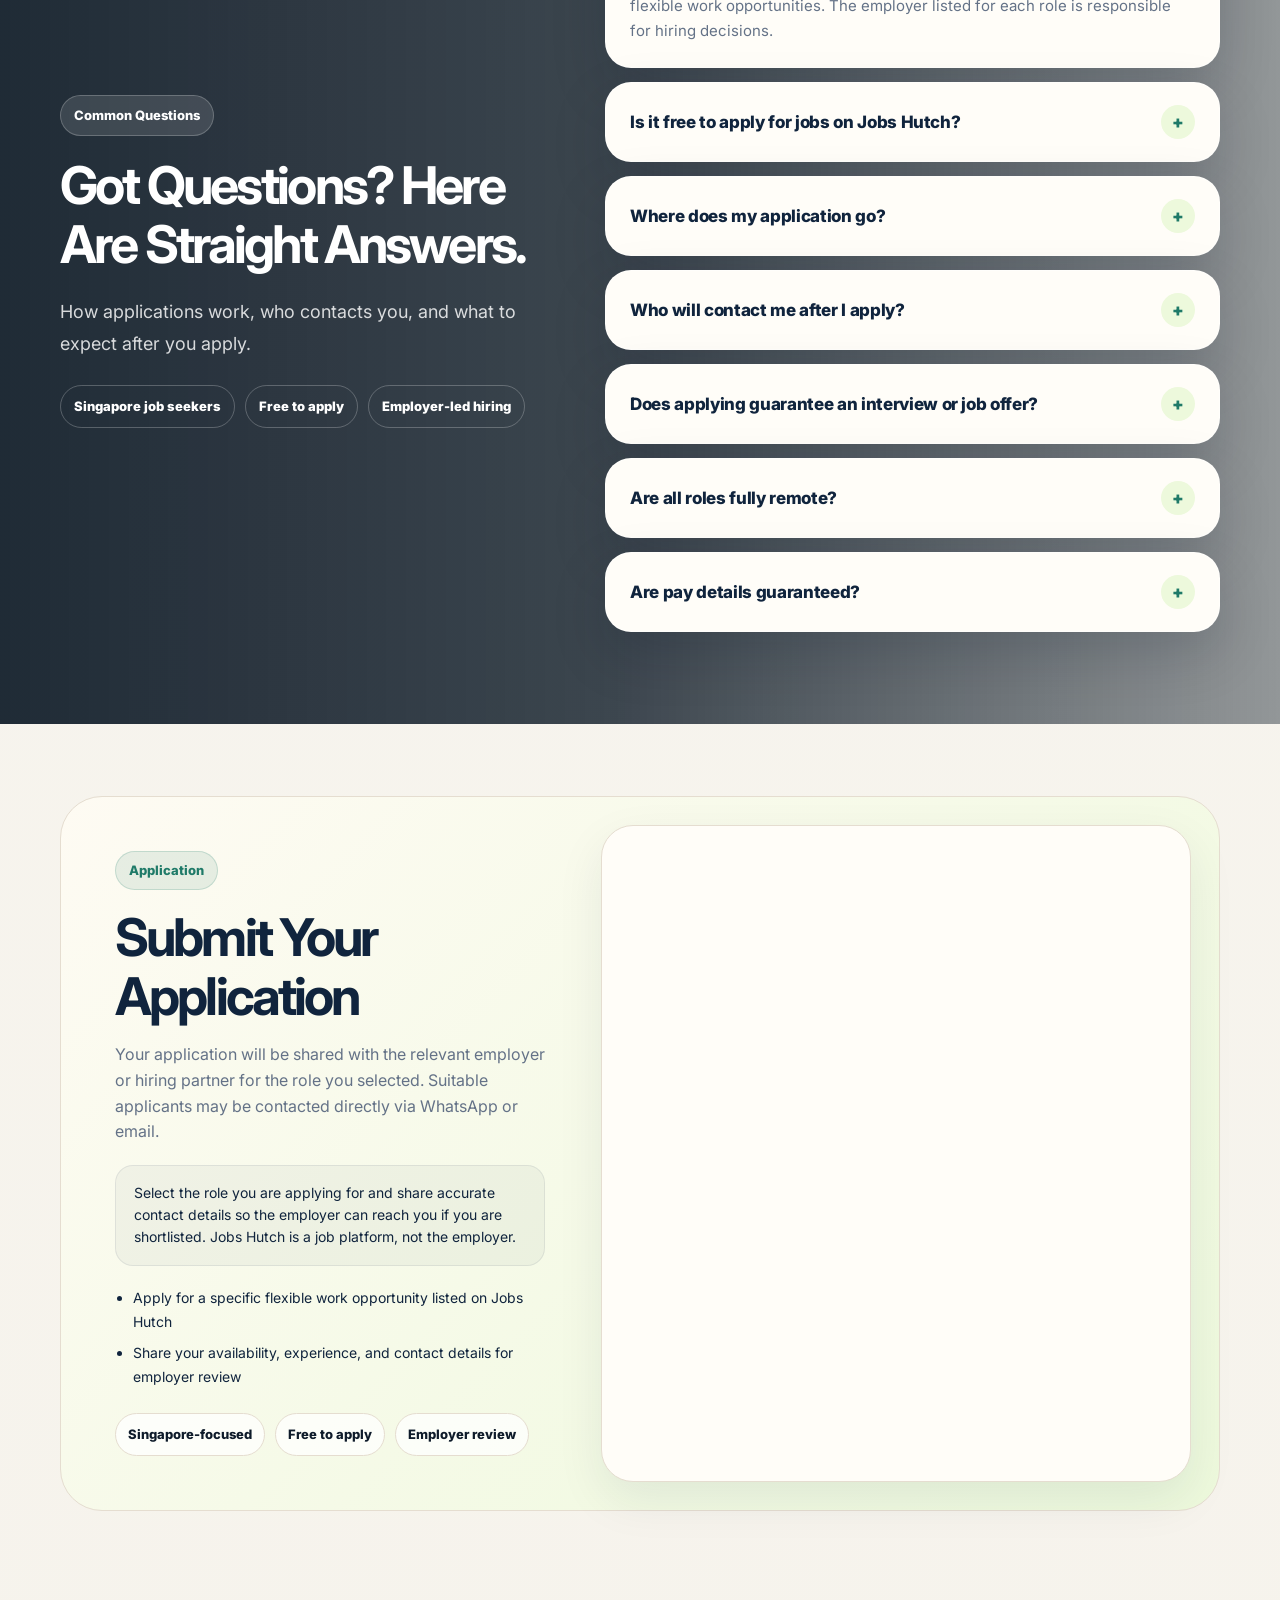
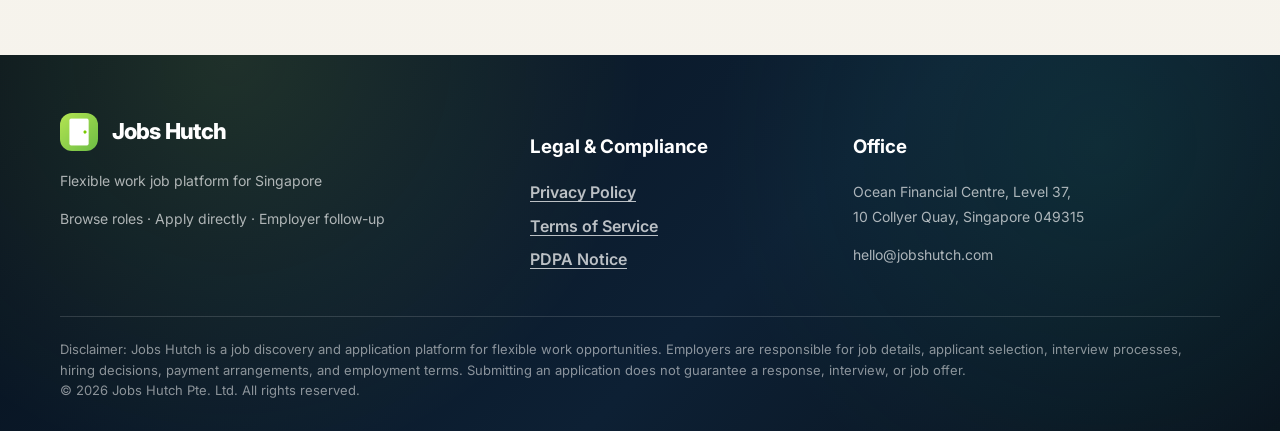
==== commit 4772943f: "Update GTM Code" ====
--- a/index.html
+++ b/index.html
@@ -3,6 +3,13 @@
 <head>
   <meta charset="utf-8">
   <meta name="viewport" content="width=device-width, initial-scale=1">
+  <!-- Google Tag Manager -->
+  <script>(function(w,d,s,l,i){w[l]=w[l]||[];w[l].push({'gtm.start':
+  new Date().getTime(),event:'gtm.js'});var f=d.getElementsByTagName(s)[0],
+  j=d.createElement(s),dl=l!='dataLayer'?'&l='+l:'';j.async=true;j.src=
+  'https://www.googletagmanager.com/gtm.js?id='+i+dl;f.parentNode.insertBefore(j,f);
+  })(window,document,'script','dataLayer','GTM-KGZW89FL');</script>
+  <!-- End Google Tag Manager -->
   <title>Jobs Hutch | Flexible Remote and Part-Time Jobs in Singapore</title>
   <meta name="description" content="Find flexible remote and part-time jobs in Singapore. Browse curated remote-friendly, full-time, contract, and project-based roles across support, admin, operations, and customer service.">
   <link rel="icon" href="/assets/favicon.png" type="image/png">
@@ -13,6 +20,10 @@
   <link rel="stylesheet" href="styles.css">
 </head>
 <body>
+<!-- Google Tag Manager (noscript) -->
+<noscript><iframe src="https://www.googletagmanager.com/ns.html?id=GTM-KGZW89FL"
+height="0" width="0" style="display:none;visibility:hidden"></iframe></noscript>
+<!-- End Google Tag Manager (noscript) -->
 <header class="site-header">
   <div class="container navbar">
     <a class="brand" href="/" aria-label="Jobs Hutch home"><img class="logo-mark" src="/assets/logo-mark.png" alt="" width="38" height="38"><span>Jobs Hutch</span></a>
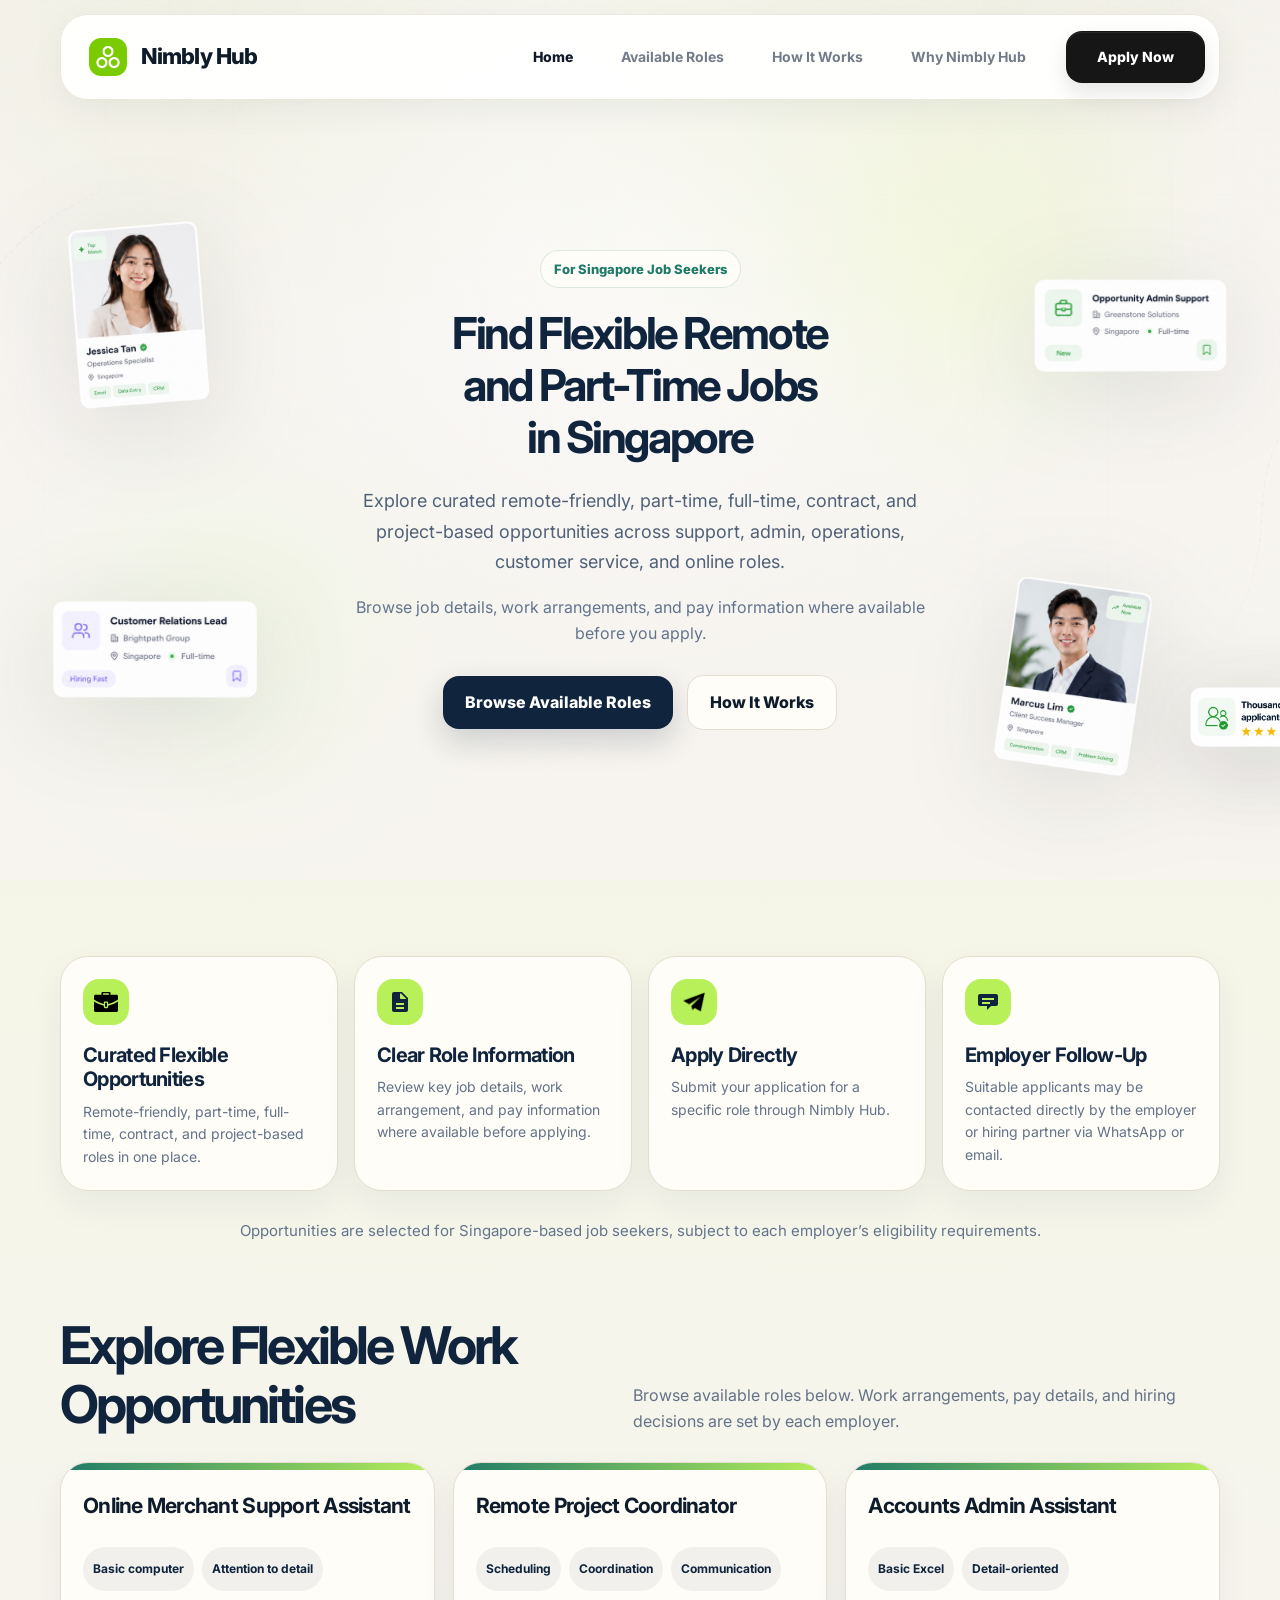
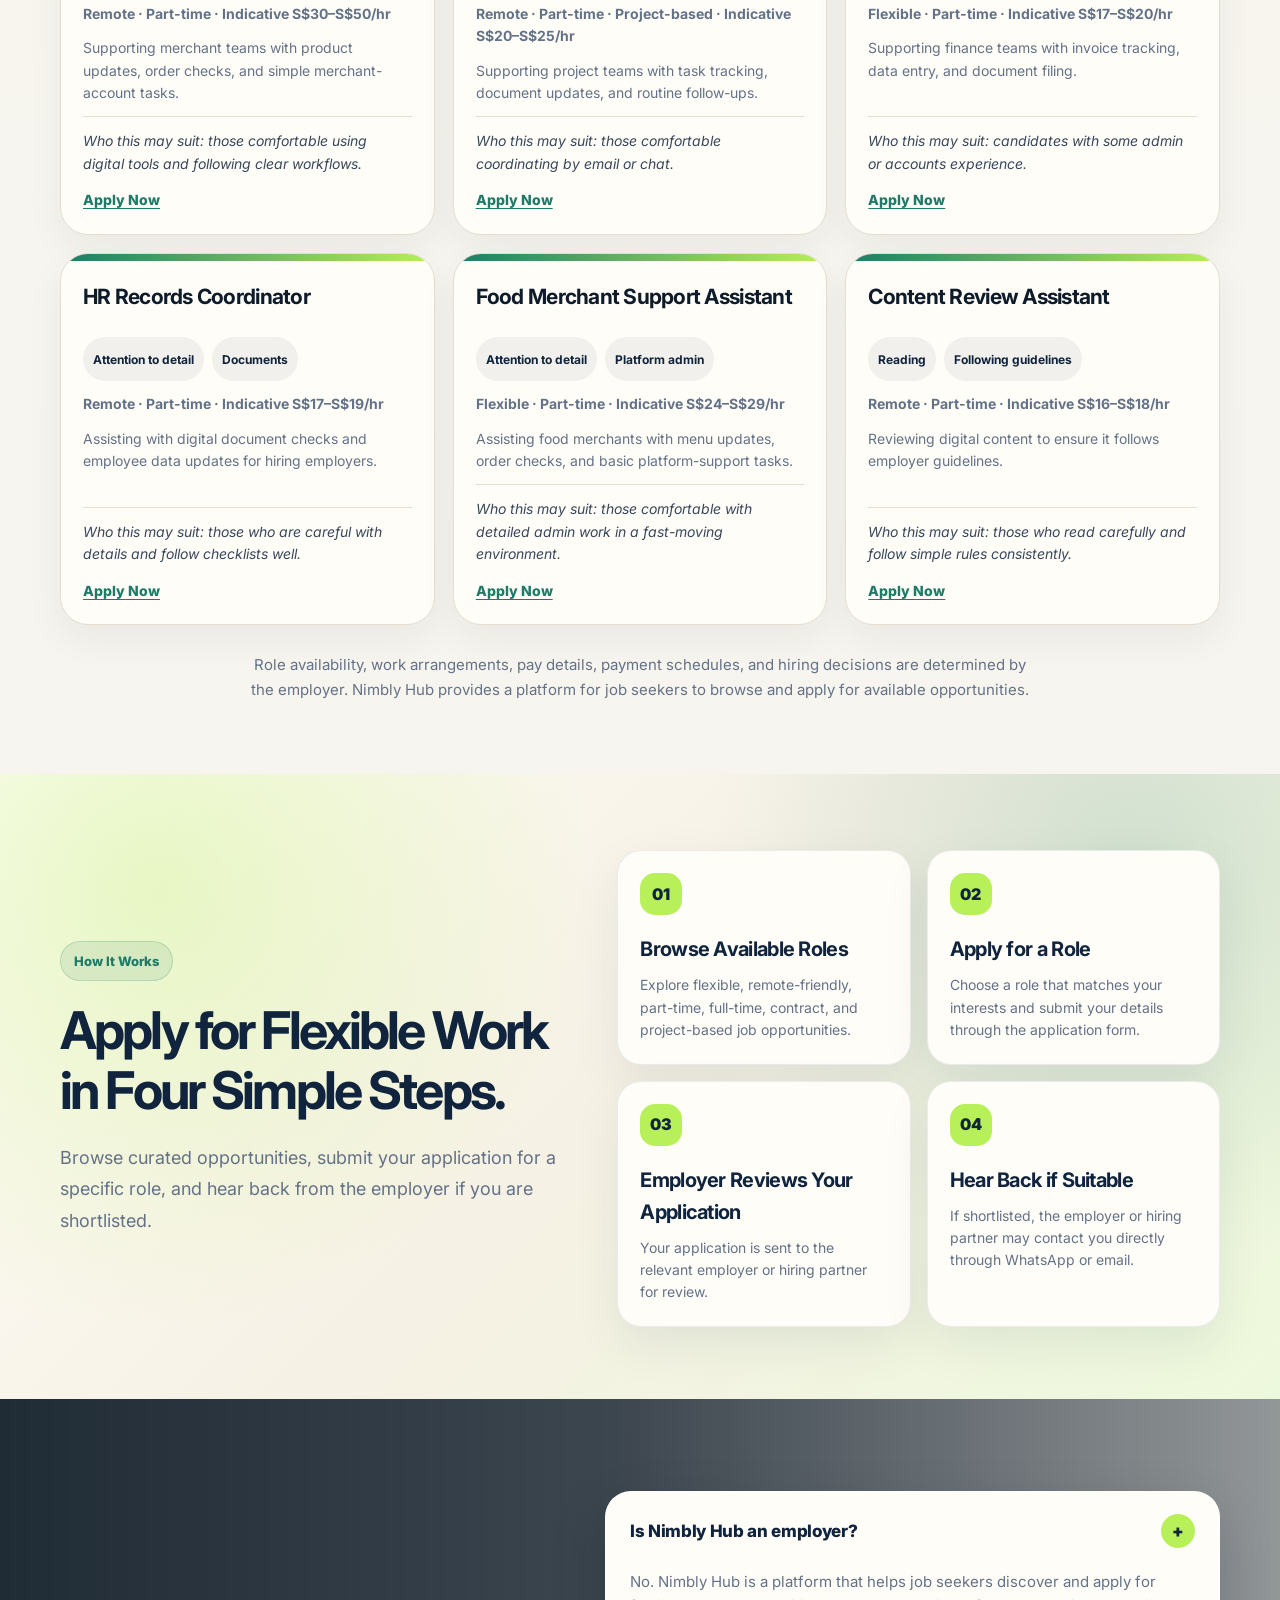
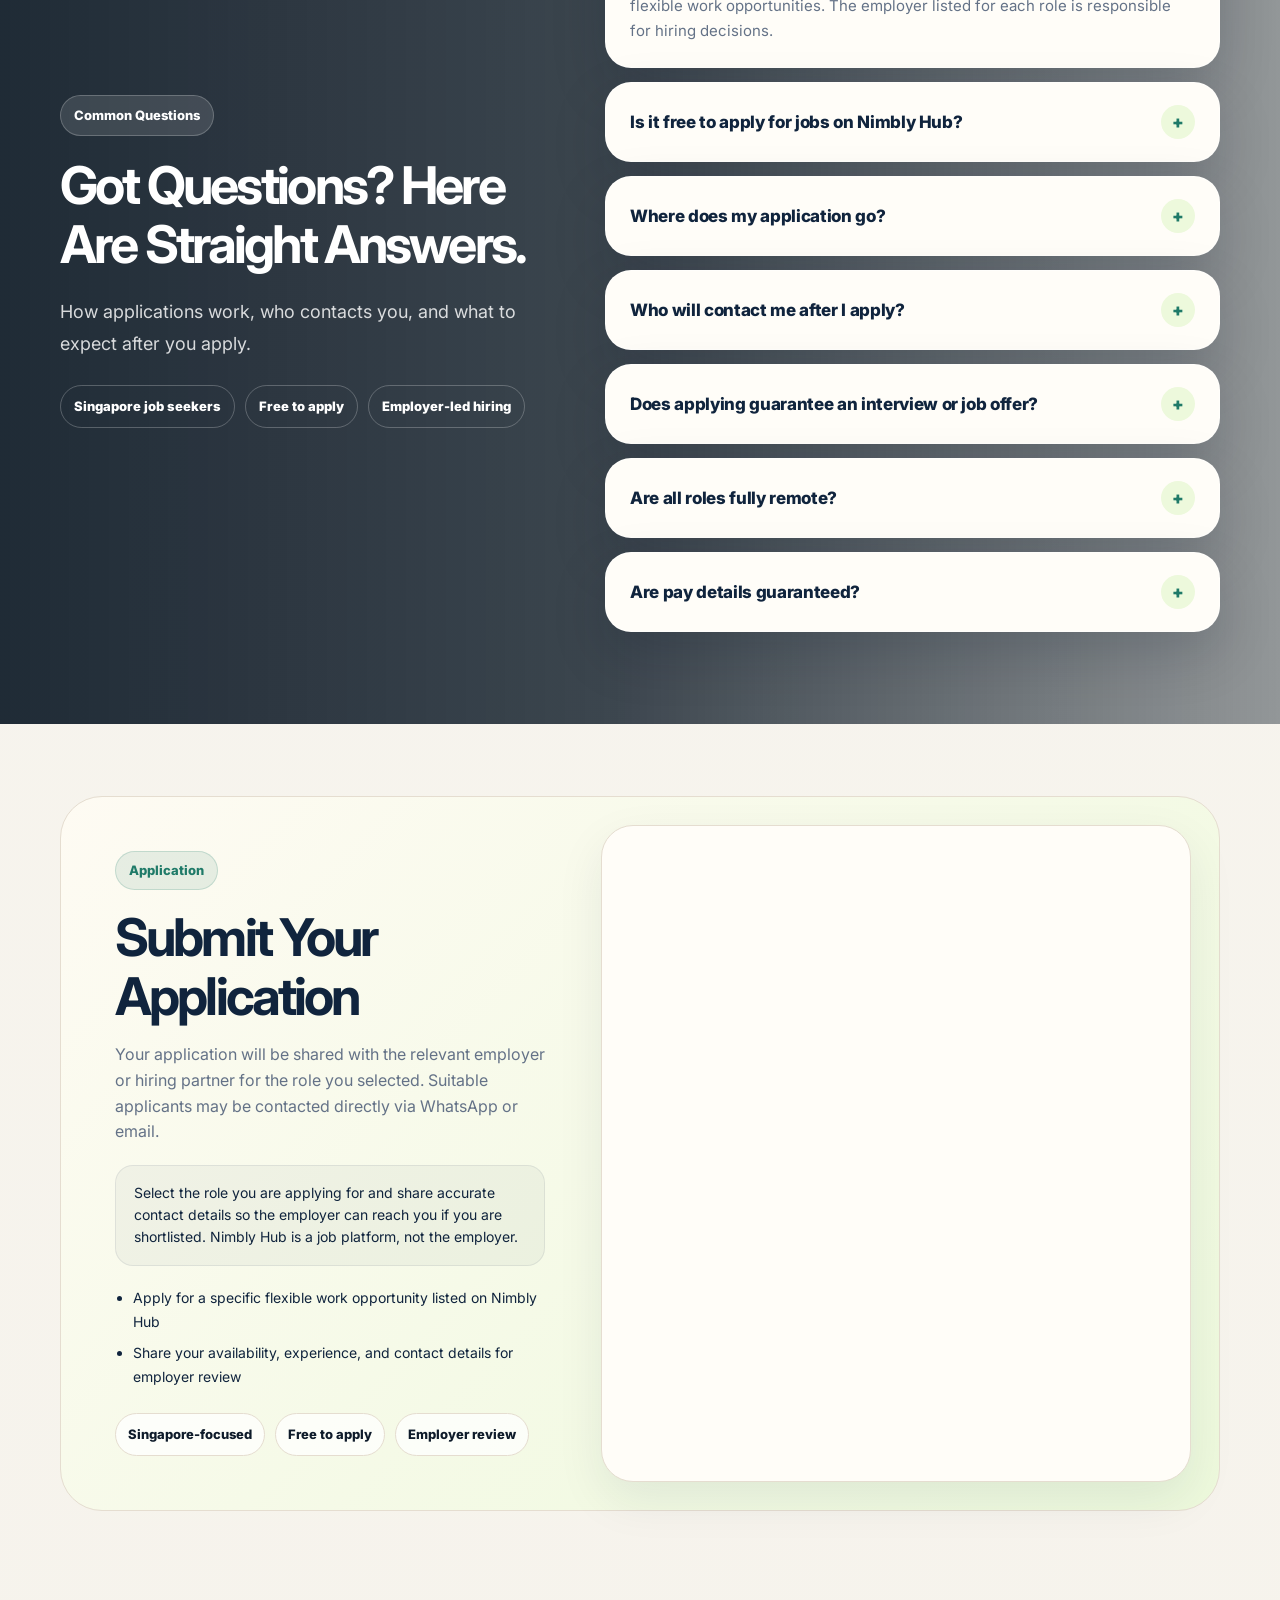
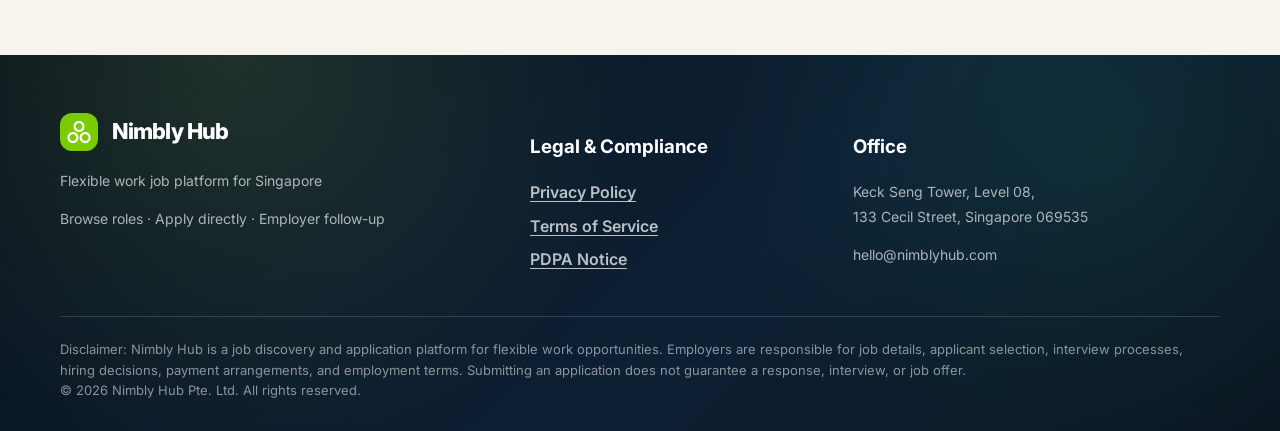
==== commit 7cd96b1c: "Dong SG1.0: nimblyhub.com. Co-authored-by: Cursor <cursoragent@cursor.com>" ====
--- a/index.html
+++ b/index.html
@@ -10,7 +10,7 @@
   'https://www.googletagmanager.com/gtm.js?id='+i+dl;f.parentNode.insertBefore(j,f);
   })(window,document,'script','dataLayer','GTM-KGZW89FL');</script>
   <!-- End Google Tag Manager -->
-  <title>Jobs Hutch | Flexible Remote and Part-Time Jobs in Singapore</title>
+  <title>Nimbly Hub | Flexible Remote and Part-Time Jobs in Singapore</title>
   <meta name="description" content="Find flexible remote and part-time jobs in Singapore. Browse curated remote-friendly, full-time, contract, and project-based roles across support, admin, operations, and customer service.">
   <link rel="icon" href="/assets/favicon.png" type="image/png">
   <link rel="apple-touch-icon" href="/assets/favicon.png">
@@ -26,12 +26,12 @@
 <!-- End Google Tag Manager (noscript) -->
 <header class="site-header">
   <div class="container navbar">
-    <a class="brand" href="/" aria-label="Jobs Hutch home"><img class="logo-mark" src="/assets/logo-mark.png" alt="" width="38" height="38"><span>Jobs Hutch</span></a>
+    <a class="brand" href="/" aria-label="Nimbly Hub home"><img class="logo-mark" src="/assets/logo-mark.png" alt="" width="38" height="38"><span>Nimbly Hub</span></a>
     <nav class="nav-links" aria-label="Main navigation">
       <a href="/">Home</a>
       <a href="#openings">Available Roles</a>
       <a href="#how-it-works">How It Works</a>
-      <a href="#why-jobshutch">Why Jobs Hutch</a>
+      <a href="#why-nimblyhub">Why Nimbly Hub</a>
       <a class="btn secondary" href="#apply">Apply Now</a>
     </nav>
     <button class="menu-toggle" aria-label="Open menu" title="Menu">&#9776;</button>
@@ -70,7 +70,7 @@
     </div>
   </section>
 
-  <section class="section benefits-section" id="why-jobshutch" aria-label="Why Jobs Hutch">
+  <section class="section benefits-section" id="why-nimblyhub" aria-label="Why Nimbly Hub">
     <div class="container">
       <div class="benefits-grid">
         <article class="benefit-card reveal">
@@ -92,7 +92,7 @@
             <img class="benefit-icon-image" src="/assets/benefit-icon-paper-plane.png" alt="">
           </span>
           <h2>Apply Directly</h2>
-          <p>Submit your application for a specific role through Jobs Hutch.</p>
+          <p>Submit your application for a specific role through Nimbly Hub.</p>
         </article>
         <article class="benefit-card reveal">
           <span class="benefit-icon" aria-hidden="true">
@@ -162,7 +162,7 @@
           <a class="opening-cta" href="#apply">Apply Now</a>
         </article>
       </div>
-      <p class="openings-fallback reveal">Role availability, work arrangements, pay details, payment schedules, and hiring decisions are determined by the employer. Jobs Hutch provides a platform for job seekers to browse and apply for available opportunities.</p>
+      <p class="openings-fallback reveal">Role availability, work arrangements, pay details, payment schedules, and hiring decisions are determined by the employer. Nimbly Hub provides a platform for job seekers to browse and apply for available opportunities.</p>
     </div>
   </section>
 
@@ -200,12 +200,12 @@
 
         <div class="faq-panel reveal">
           <div class="faq-card active">
-            <button class="faq-q">Is Jobs Hutch an employer?<span>+</span></button>
-            <div class="faq-a">No. Jobs Hutch is a platform that helps job seekers discover and apply for flexible work opportunities. The employer listed for each role is responsible for hiring decisions.</div>
-          </div>
-          <div class="faq-card">
-            <button class="faq-q">Is it free to apply for jobs on Jobs Hutch?<span>+</span></button>
-            <div class="faq-a">Yes. Job seekers can browse and submit applications for available opportunities through Jobs Hutch at no cost.</div>
+            <button class="faq-q">Is Nimbly Hub an employer?<span>+</span></button>
+            <div class="faq-a">No. Nimbly Hub is a platform that helps job seekers discover and apply for flexible work opportunities. The employer listed for each role is responsible for hiring decisions.</div>
+          </div>
+          <div class="faq-card">
+            <button class="faq-q">Is it free to apply for jobs on Nimbly Hub?<span>+</span></button>
+            <div class="faq-a">Yes. Job seekers can browse and submit applications for available opportunities through Nimbly Hub at no cost.</div>
           </div>
           <div class="faq-card">
             <button class="faq-q">Where does my application go?<span>+</span></button>
@@ -240,18 +240,18 @@
         <p>Your application will be shared with the relevant employer or hiring partner for the role you selected. Suitable applicants may be contacted directly via WhatsApp or email.</p>
 
         <div class="how-we-help">
-          <p>Select the role you are applying for and share accurate contact details so the employer can reach you if you are shortlisted. Jobs Hutch is a job platform, not the employer.</p>
+          <p>Select the role you are applying for and share accurate contact details so the employer can reach you if you are shortlisted. Nimbly Hub is a job platform, not the employer.</p>
         </div>
 
         <ul class="conversion-outcomes">
-          <li>Apply for a specific flexible work opportunity listed on Jobs Hutch</li>
+          <li>Apply for a specific flexible work opportunity listed on Nimbly Hub</li>
           <li>Share your availability, experience, and contact details for employer review</li>
         </ul>
 
         <div class="contact-badges"><span>Singapore-focused</span><span>Free to apply</span><span>Employer review</span></div>
       </div>
       <div class="form-card" id="leadForm">
-        <div data-cddform="dong-sg10-singapore10" data-origin="www.jobshutch.com"></div>
+        <div data-cddform="dong-sg10-singapore10" data-origin="www.nimblyhub.com"></div>
         <script src="https://www.chatfromforms.com/form-embed.js?v=0.1" defer></script>
       </div>
     </div>
@@ -261,11 +261,11 @@
 <footer class="site-footer">
   <div class="container">
     <div class="footer-grid">
-      <div><a class="brand" href="/"><img class="logo-mark" src="/assets/logo-mark.png" alt="" width="38" height="38"><span>Jobs Hutch</span></a><p>Flexible work job platform for Singapore</p><p>Browse roles &middot; Apply directly &middot; Employer follow-up</p></div>
+      <div><a class="brand" href="/"><img class="logo-mark" src="/assets/logo-mark.png" alt="" width="38" height="38"><span>Nimbly Hub</span></a><p>Flexible work job platform for Singapore</p><p>Browse roles &middot; Apply directly &middot; Employer follow-up</p></div>
       <div><h3>Legal &amp; Compliance</h3><div class="footer-links"><a href="/privacy-policy">Privacy Policy</a><a href="/terms-and-conditions">Terms of Service</a><a href="/pdpa">PDPA Notice</a></div></div>
-      <div><h3>Office</h3><p>Ocean Financial Centre, Level 37,<br>10 Collyer Quay, Singapore 049315</p><p><a href="mailto:hello@jobshutch.com">hello@jobshutch.com</a></p></div>
-    </div>
-    <div class="footer-bottom">Disclaimer: Jobs Hutch is a job discovery and application platform for flexible work opportunities. Employers are responsible for job details, applicant selection, interview processes, hiring decisions, payment arrangements, and employment terms. Submitting an application does not guarantee a response, interview, or job offer.<br>&copy; 2026 Jobs Hutch Pte. Ltd. All rights reserved.</div>
+      <div><h3>Office</h3><p>Keck Seng Tower, Level 08,<br>133 Cecil Street, Singapore 069535</p><p><a href="mailto:hello@nimblyhub.com">hello@nimblyhub.com</a></p></div>
+    </div>
+    <div class="footer-bottom">Disclaimer: Nimbly Hub is a job discovery and application platform for flexible work opportunities. Employers are responsible for job details, applicant selection, interview processes, hiring decisions, payment arrangements, and employment terms. Submitting an application does not guarantee a response, interview, or job offer.<br>&copy; 2026 Nimbly Hub Pte. Ltd. All rights reserved.</div>
   </div>
 </footer>
 <script src="script.js"></script>
